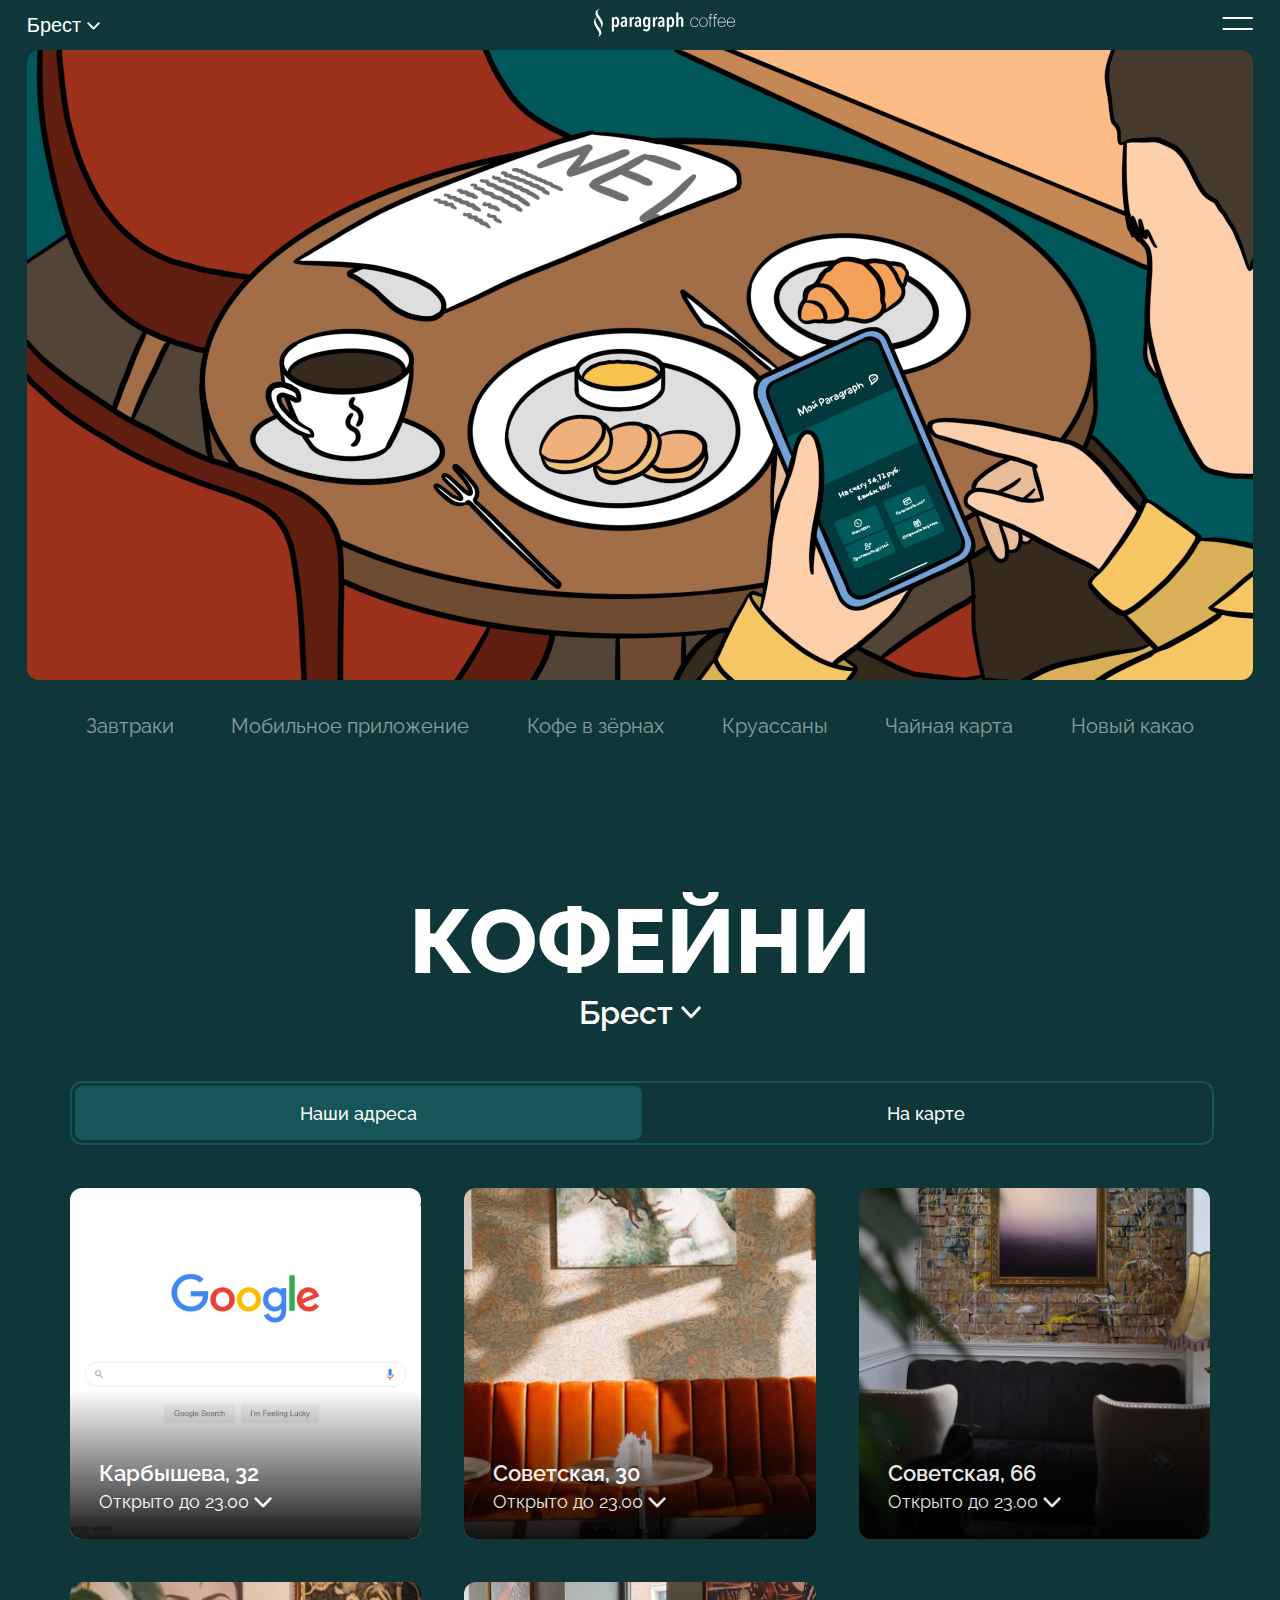
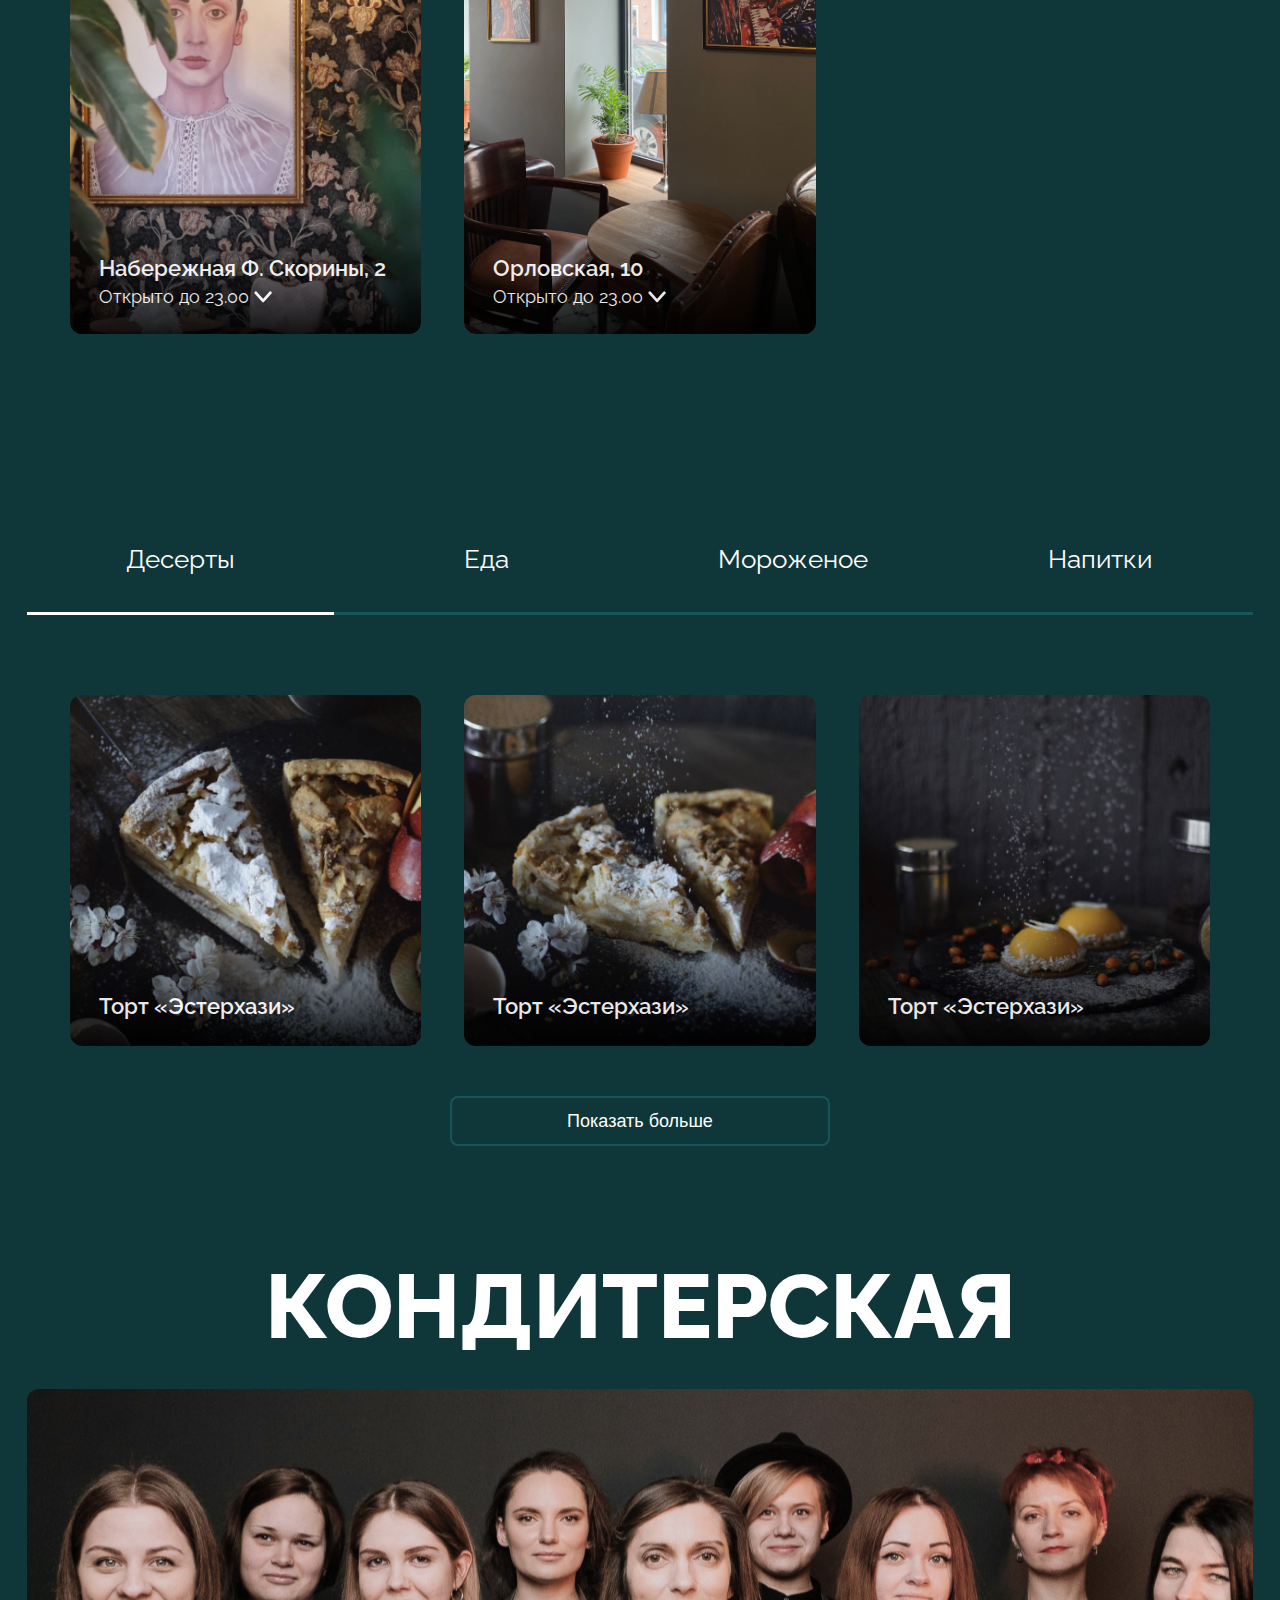
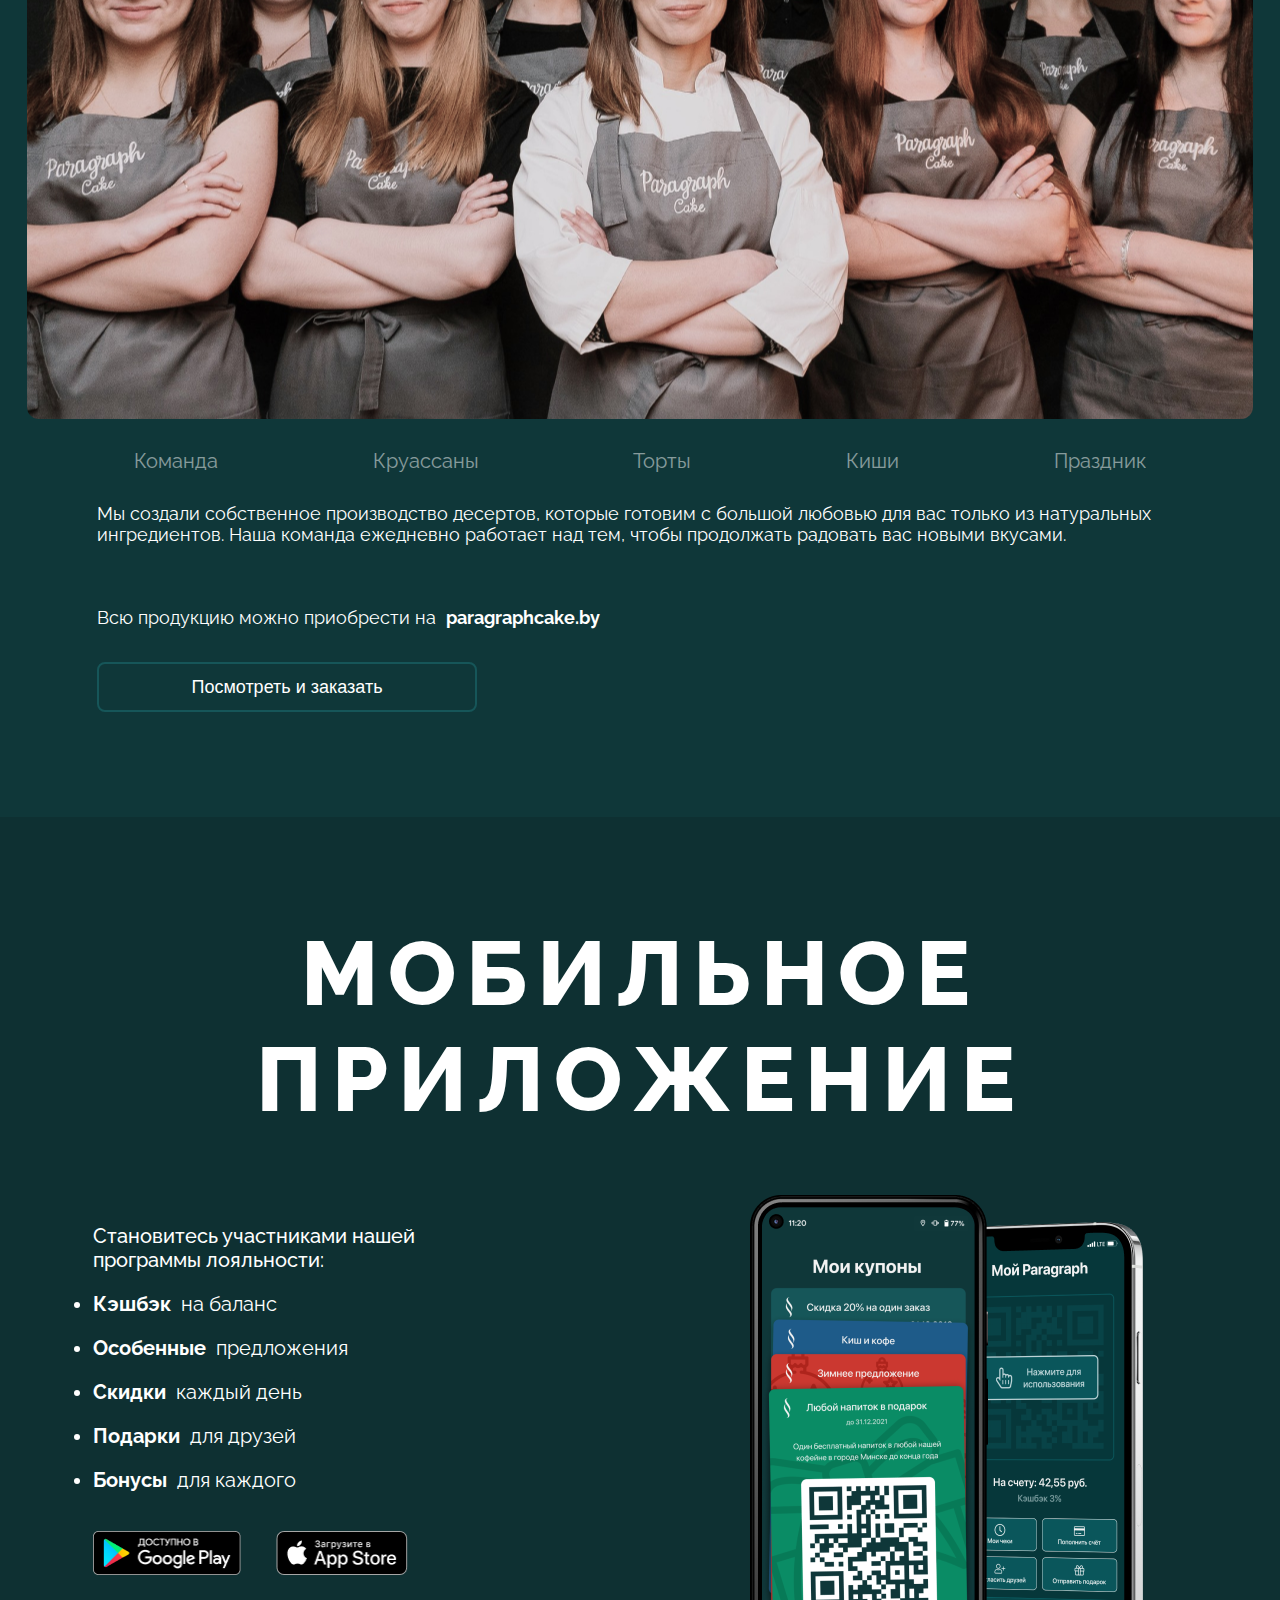
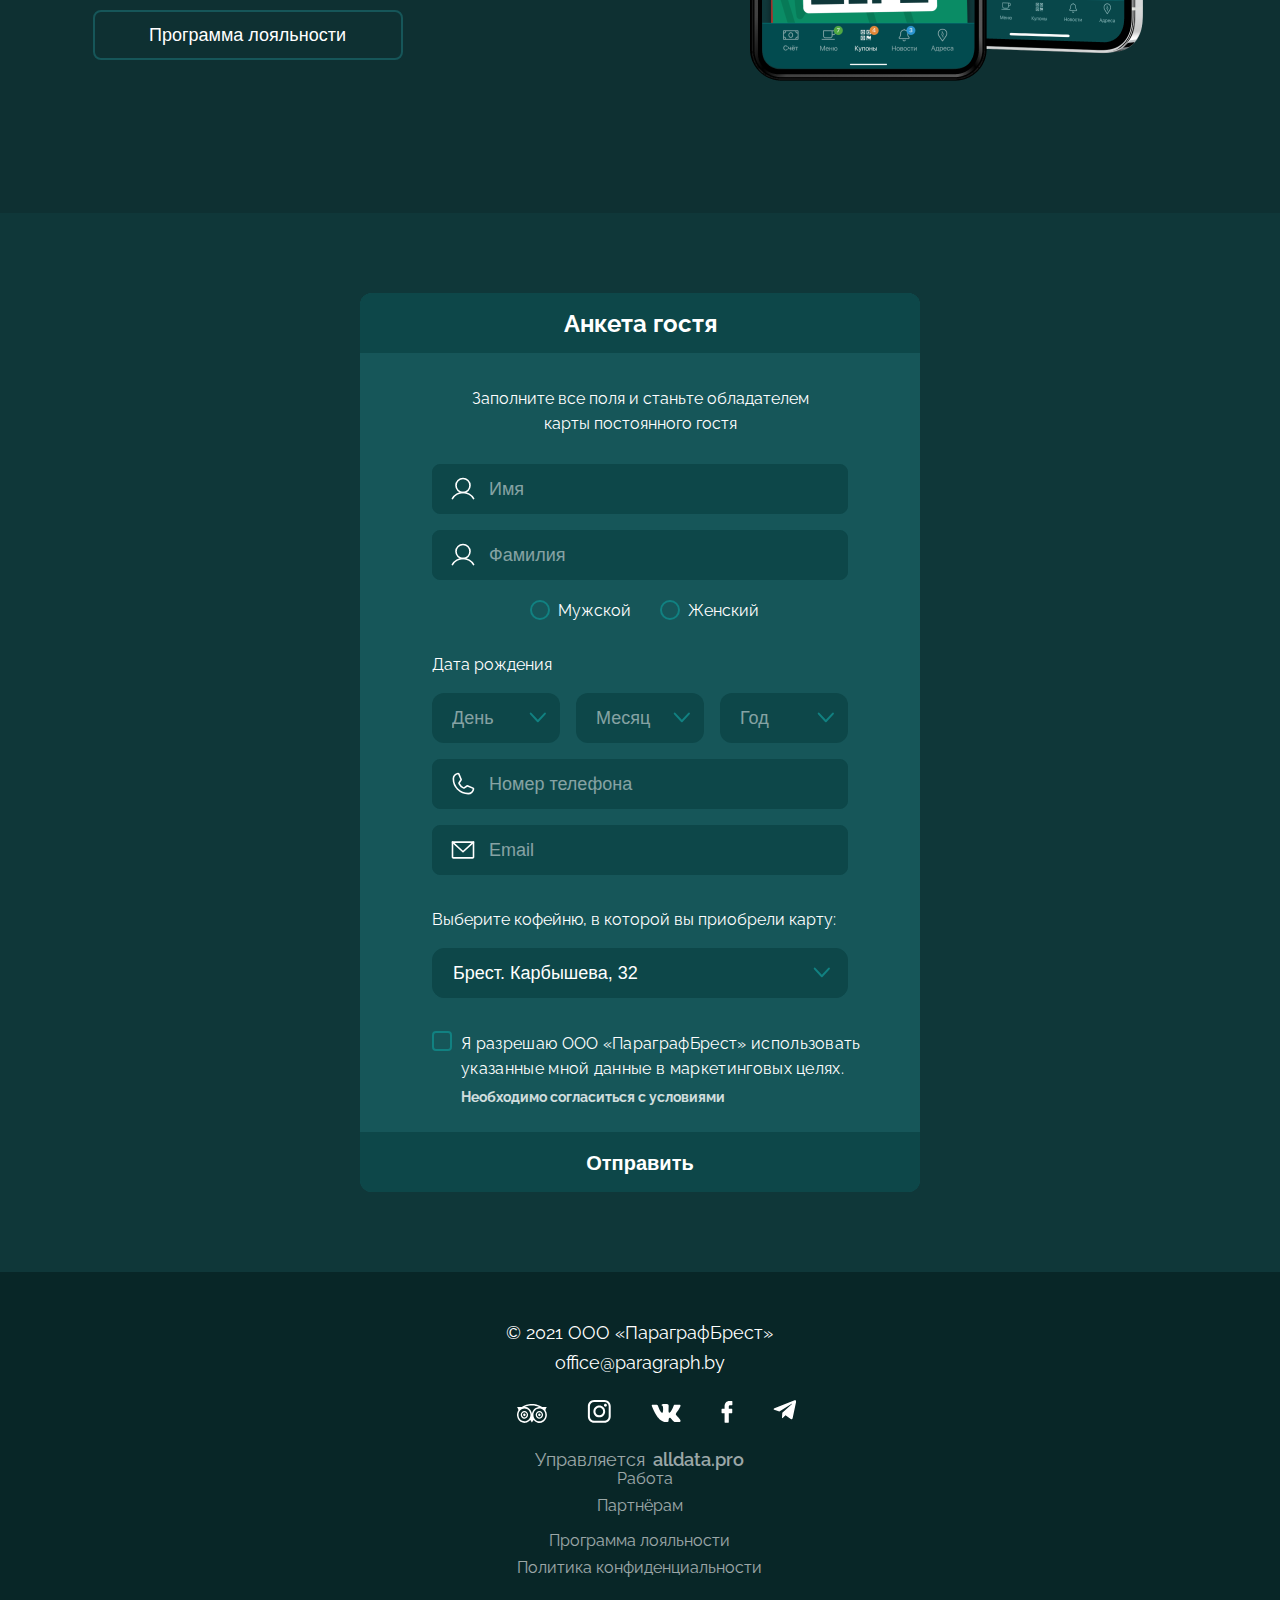
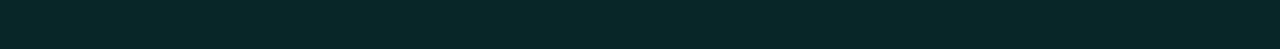
==== index.html @ 2c7ea041 "fix" ====
<!DOCTYPE html>
<html lang="en">
  <head>
    <meta charset="UTF-8" />
    <meta http-equiv="X-UA-Compatible" content="IE=edge" />
    <meta name="viewport" content="width=device-width, initial-scale=1.0" />
    <title>Document</title>
    <link rel="stylesheet" href="./style.css" />
    <link rel="preconnect" href="https://fonts.googleapis.com" />
    <link rel="preconnect" href="https://fonts.gstatic.com" crossorigin />
    <link
      href="https://fonts.googleapis.com/css2?family=Raleway:wght@400;600;700;800&display=swap"
      rel="stylesheet"
      />
    <link rel="stylesheet" href="https://cdnjs.cloudflare.com/ajax/libs/OwlCarousel2/2.3.4/assets/owl.carousel.min.css">
    <link rel="stylesheet" href="https://cdnjs.cloudflare.com/ajax/libs/OwlCarousel2/2.3.4/assets/owl.theme.default.min.css">
    <script src="https://ajax.googleapis.com/ajax/libs/jquery/3.4.0/jquery.min.js"></script>
    <script src="https://cdnjs.cloudflare.com/ajax/libs/OwlCarousel2/2.3.4/owl.carousel.min.js"></script>
  </head>
  <body>
      <header class="header">
       <div class="upper_block">
         <div id="header_nav_block" class="upper_block_container">
           <div class="header_nav">
             <div class="select_country">
               <select>
                 <option>Брест</option>
                </select>
                
              </div>
              <div class="logo">
                <img src="./main_img/Logo.svg" alt="/Logo.svg not found" />
              </div>
            <button onclick="openNav()" class="openbtn" href="#"><img class="openbtn_image" 
              data-change-img="burger-image" src="./Burger.svg" alt=""> </button>
          </div>
        </div>

       <div id="side_bar_container">
      </div>
          <span onclick="closeNav()" id="shadow_side_bar" class="shadow_side_bar_off"></span>
          <div  id="mySidebar"  class="sidebarOff">
            <a href="javascript:void(0)" class="closebtn" onClick="closeNav()">
         <img  class="close_side_bar" src="./Times.svg" alt="Times.svg not found"></a>
         <a href="#promotion">Акции</a>
         <a href="#coffe_place">Кофейни</a>
         <a href="#breakfast_section" >Меню</a>
         <a href="#coffe_drink">Кофе</a>
         <a href="#confectionery_block">Кондитерская</a>
         <a href="#mobile_app_section">Приложение</a>
         <a href="#contacts">Контакты</a>
         <a href="./guest_card_page/guest_card.html"> 
           <img class="guest_card" src="./EnvelopeSimple.png" alt="EnvelopeSimple not found"> Карта гостя</a>
           <div class="social_media_icons">
           <img src="./social_media/Tripadviser.svg" alt="Tripadviser.svg not found">
           <img src="./social_media/Inst.svg" alt="inst.svg not found">
           <img src="./social_media/VK.svg" alt="vk.svg not found">
           <img src="./social_media/FB.svg" alt="fb.svg not found">
           <img src="./social_media/telegram-plane 1.svg" alt="telegram.svg">
          </div>
        </div>
        
      </div>
      <div class="nav_block">
        <img id="main_slide"
        src="./slider/Новая_иллюстрация 1.png"
        alt="/Новая_иллюстрация 1.png not found"
        />
        <nav id="header_slider" class="nav_links header_links">
          <a href="#breakfast" data-src="./slider/Google-Chrome-Slezhka-Inkognito-42.png"  id="up_slide_nav" >Завтраки</a>
          <a href="#mobile_app" data-src="./slider/Новая_иллюстрация 1.png" id="up_slide_nav">Мобильное приложение</a>
          <a href="#coffe_buy" data-src="./slider/images.png" id="up_slide_nav">Кофе в зёрнах</a>
          <a href="#crousans" data-src="./slider/imagess .png" id="up_slide_nav">Круассаны</a>
          <a href="#tea_card" data-src="./slider/Google-Chrome-3.png" id="up_slide_nav">Чайная карта</a>
          <a href="#new_cacao" data-src="./slider/google.png" id="up_slide_nav" >Новый какао</a>
          <div id="mob_ver_title" class="mob_ver">Мобильное приложение</div>
        </nav>
      </div>
      <img src="./1078051.png" alt="1078051 not found" href="#" class="go_to_top"/>
    </section>
        </header>
    <section id="coffe_place" class="coffe_bar">
      <h2>КОФЕЙНИ</h2>
        <div>
          <div >Брест</div>
          <img src="./main_img/Arrow.svg" alt="/Arrow.svg not found" />
        </div>
        <div class="adress_map">
          <div data-adress-map-filter="adress-filter" class="adress">Наши адреса</div>
          <div data-adress-map-filter="map-filter" class="map">На карте</div>
        </div>
      </section>
<section class="modal_window">
  <div onclick="close_model_food()" id="modal_shadow_window" class="modal_shadow_window_off" ></div>

  <div  class="food_window_off" id="model_window">
    <img class="modal_food_image" src="" alt="">
    <div class="modal_info">
      <img class="close_form_button" onclick="close_model_food()" src="./TimesForm.svg" alt="TimesForm not found">
      <h2 id="modal_title"></h2>
      <h3 id="food_weight">90г / <span. class="food_cost">4.55р.</span>
        <h3 class="modal_upper_block">Бисквит дакуаз, кокосовое пралине, малиновое 
          конфи и нежный мусс с белым шоколадом. </h3>
          <div class="modal_bottom_block">Состав: <span class="composition">кокосовая стружка, яйцо, миндальная мука,
            масло сливочное, кукурузные хлопья,
            желатин, сахар, молоко, сливки натуральные,
            белый шоколад, малина.</span></div>
          </div>
        </div>
</section>
    <section class="our_adress_and_food first_block">
      <a class="adress-filter" href="#">
        <div class="our_adress_links">
          <span> Карбышева, 32 </span>
          <div>
            Открыто до <span>23.00</span>
            <img
              class="our_adress_arrow"
              src="./main_img/Arrow.svg"
              alt="/Arrow on links not found"
            />
          </div>
        </div>
        <img src="./Google_Homepage.svg.png" alt="/image 1.jpg not found" />
      </a>
      <a class="adress-filter" href="#">
        <div class="our_adress_links">
          <span> Советская, 30 </span>
          <div>
            Открыто до <span>23.00</span>
            <img
              class="our_adress_arrow"
              src="./main_img/Arrow.svg"
              alt="/Arrow on links not found"
            />
          </div>
        </div>
        <img
          src="./83178823_821878324945683_4128994838076324542_n 1.jpg"
          alt="not found"
      /></a>
      <a class="adress-filter" href="#">
        <div class="our_adress_links">
          <span> Советская, 66 </span>
          <div>
            Открыто до <span>23.00</span>
            <img
              class="our_adress_arrow"
              src="./main_img/Arrow.svg"
              alt="/Arrow on links not found"
            />
          </div>
        </div>
        <img src="./IMG_0026 1.jpg" alt="/IMG_0026 1.jpg not found"
      /></a>
      <a class="adress-filter" href="#">
        <div class="our_adress_links">
          <span> Набережная Ф. Скорины, 2 </span>
          <div>
            Открыто до <span>23.00</span>
            <img
              class="our_adress_arrow"
              src="./main_img/Arrow.svg"
              alt="/Arrow on links not found"
            />
          </div>
        </div>
        <img
          src="./3B8EC3B2-03B0-440E-9415-2D907C620837-14409-0000032E3E145857 1.jpg"
          alt="./3B8EC3B2-03B0-440E-9415-2D907C620837-14409-0000032E3E145857 1.jpg not found"
      /></a>
      <a class="adress-filter" href="#">
        <div class="our_adress_links">
          <span> Орловская, 10 </span>
          <div>
            Открыто до <span>23.00</span>
            <img
              class="our_adress_arrow"
              src="./main_img/Arrow.svg"
              alt="/Arrow on links not found"
            />
          </div>
        </div>
        <img src="./1231233 1.jpg" alt="/1231233 1.jpg not found"
      /></a>
      <div >
        <a class="map-filter" href="#">
          <img class="map-style" src="./1504860266_1q.png" alt="/1504860266_1q.jpg not found"
          /></a>
        </div>
     
    </section>
    <section class="paragraph_food" id="breakfast_section">
      <nav class="food_nav_bar">
        <div data-filter="desert_filter" class="deserts">Десерты</div>
        <div data-filter="main_food_filter" class="food">Еда</div>
        <div data-filter="ice_cream_filter" class="ice_cream">Мороженое</div>
        <div data-filter="drinks_filter" id="drinks_scroll" class="drinks">Напитки</div>
      </nav>
      <div class="our_adress_and_food second_block">
        <a href="#" class="food_info desert_filter">
          <div class="our_adress_links">
            <span> Торт «Эстерхази» </span>
          </div>
          <img src="./food_img/image 18.jpg" alt="/image 18.jpg not found" />
        </a>
        <a href="#" class="food_info desert_filter">
          <div class="our_adress_links">
            <span> Торт «Эстерхази» </span>
          </div>
          <img src="./food_img/image 16.jpg"  alt="image 16.jp not found"
        /></a>
        <a href="#" class="food_info desert_filter">
          <div class="our_adress_links">
            <span> Торт «Эстерхази» </span>
          </div>
          <img  src="./food_img/image 15.jpg" alt=" image 15.jpg not found"
        /></a>
        <a href="#" class="food_info desert_filter">
          <div class="our_adress_links">
            <span> Торт «Эстерхази» </span>
          </div>
          <img src="./food_img/image 18.jpg" alt="/image 18.jpg not found" />
        </a>
        <a href="#" class="food_info desert_filter">
          <div class="our_adress_links">
            <span> Торт «Эстерхази» </span>
          </div>
          <img src="./food_img/image 16.jpg"  alt="image 16.jp not found"
        /></a>
        <a href="#" class="food_info desert_filter">
          <div class="our_adress_links">
            <span> Торт «Эстерхази» </span>
          </div>
          <img  src="./food_img/image 15.jpg" alt=" image 15.jpg not found"
        /></a>
        <a href="#" class="food_info main_food_filter">
          <div class="our_adress_links" >
            <span> Торт «Эстерхази» </span>
          </div>
          <img src="./food_img/image 14.jpg" alt="/image 14.jpg not found"
        /></a>
        <a href="#" class="food_info main_food_filter">
          <div class="our_adress_links">
            <span> Торт «Эстерхази» </span>
          </div>
          <img  src="./food_img/image 9.jpg" alt="/image 9.jpg not found" />
        </a>
        <a href="#" class="food_info main_food_filter">
          <div class="our_adress_links" >
            <span> Торт «Эстерхази» </span>
          </div>
          <img src="./food_img/image 14.jpg" alt="/image 14.jpg not found"
        /></a>
        <a href="#" class="food_info main_food_filter">
          <div class="our_adress_links">
            <span> Торт «Эстерхази» </span>
          </div>
          <img  src="./food_img/image 9.jpg" alt="/image 9.jpg not found" />
        </a>
        <a href="#" class="food_info ice_cream_filter">
          <div class="our_adress_links" >
            <span> Торт «Эстерхази» </span>
          </div>
          <img src="./food_img/image 18.jpg" alt="/image 18.jpg not found" />
        </a>
        <a href="#" class="food_info ice_cream_filter">
          <div class="our_adress_links" >
            <span> Торт «Эстерхази» </span>
          </div>
          <img src="./food_img/image 9.jpg" alt="/image 9.jpg not found" />
        </a>
        <a class="food_info ice_cream_filter">
          <div class="our_adress_links" >
            <span> Торт «Эстерхази» </span>
          </div>
          <img src="./food_img/image 9.jpg" alt="/image 9.jpg not found" />
        </a>
        <a  href="#" class="food_info ice_cream_filter">
          <div class="our_adress_links" >
            <span> Торт «Эстерхази» </span>
          </div>
          <img src="./food_img/image 9.jpg" alt="/image 9.jpg not found" />
        </a>
        <a href="#" class="food_info drinks_filter"> 
          <div class="our_adress_links" >
            <span> Торт «Эстерхази» </span>
          </div>
          <img src="./food_img/image 15.jpg" alt=" image 15.jpg not found"
        /></a>
        <a href="#" class="food_info drinks_filter">
          <div class="our_adress_links">
            <span> Торт «Эстерхази» </span>
          </div>
          <img  src="./food_img/image 14.jpg" alt="/image 14.jpg not found"
        /></a>
        <a href="#" class="food_info drinks_filter"> 
          <div class="our_adress_links" >
            <span> Торт «Эстерхази» </span>
          </div>
          <img src="./food_img/image 15.jpg" alt=" image 15.jpg not found"
        /></a>
        <a href="#" class="food_info drinks_filter">
          <div class="our_adress_links">
            <span> Торт «Эстерхази» </span>
          </div>
          <img  src="./food_img/image 14.jpg" alt="/image 14.jpg not found"
        /></a>
      </div>
      <button class="button_style food_more_button" data-filter="desert_filter">
        Показать больше
    
    </button>
    </section>
    <section class="confectionery" id="confectionery_block">
      <h2>КОНДИТЕРСКАЯ</h2>
      <div class="image_block">
          <div class="image_shadow">
            <span></span>
          </div>
          <div class="owl-carousel owl-theme" id="carousel">
           <div class="item">
              <img class="image_slider" src="./main_img/2020-02-20 01.06.jpg" alt="/2020-02-20 01.06.jpg not found" />
          </div>
          <div class="item">
         <img class="image_slider" src="./slider/google.png" alt="/google.png not found" />
        </div>
         <div class="item">
           <img class="image_slider" src="./slider/Google-Chrome-3.png" alt="/Google-Chrome-3.png not found" />
          </div>
          <div class="item">
            <img class="image_slider" src="./slider/Новая_иллюстрация 1.png" alt="/Новая_иллюстрация not found" />
           </div>
           <div class="item">
            <img  class="image_slider" src="./slider/images.png" alt="/images.png not found" />
           </div>
          </div>
          </div>
      </div>
      
      <nav class="nav_links" id="custom_owl_dots">
        <a href="#command" class="owl_dot">Команда</a>
        <a href="#nav_crousan" class="owl_dot">Круассаны</a>
        <a href="#cakes" class="owl_dot">Торты</a>
        <a href="#pie's" class="owl_dot">Киши</a>
        <a href="#party" class="owl_dot">Праздник</a>
        </nav>
      <div class="our_team">Наша команда</div>
      <div class="text_about">Мы создали собственное производство десертов, которые готовим с
         большой любовью для вас только из натуральных ингредиентов.
          Наша команда ежедневно работает над тем, чтобы продолжать 
          радовать вас новыми вкусами.</div>
          <div>
            <div class="order_link">
              <div class="site">Всю продукцию можно приобрести на  &nbsp;<a class="link" href="#"> paragraphcake.by</a></div>
              <button class="button_style">
                Посмотреть и заказать
            </button>
            </div>
          </div>
    </section>
    <section class="mobile_app" id="mobile_app_section">
      <h2>МОБИЛЬНОЕ<br/>ПРИЛОЖЕНИЕ</h2>
      <div class="about_app">
        <div class="about">
          <h2>Становитесь участниками нашей<br/> программы лояльности:</h2>
          <li><span>Кэшбэк</span>&nbsp; на баланс</li>
          <li><span>Особенные</span>&nbsp; предложения</li>
          <li><span>Скидки</span>&nbsp; каждый день</li>
          <li><span>Подарки</span>&nbsp; для друзей</li>
          <li><span>Бонусы</span>&nbsp; для каждого</li>
          <div class="app_store_logo"><img class = "google_app_store" src="./main_img/Google Play.png" alt="Google Play.png not found">
            <img class="apple_app_store" src="./main_img/App Store.png" alt="App store.png not found"></div>
          <button class="button_style" id="loyalty_programm">Программа лояльности</button>
        </div>
        <img class="mobile_app_image" src="./main_img/Image.png" alt="/image.png not found">
      </div>
    </section>
    <section class="block_loyalty_off" id="loyalty_block">
      
      <div id="loyalty_shadow_window" class="loyalty_shadow_window_off" ></div>
      <div>
        <div class="loyalty_container">
          
          <div class="loyalty_head">
            <h2>Программа лояльности</h2>
            <img class="loyalty_times" src="./TimesForm.svg" alt="TimesForm not found">
          </div>
          <div class="loyalty_info">
          <h3 class="loyalty_head_title">Программа лояльности Paragraph - это система, работающая по принципу «кэшбэк»,
            позволяющая накапливать бонусы и в дальнейшем ими рассчитываться.</h3>
            <h2>Стать участником можно двумя способами:</h2>
            <div class="step_member">
              <span>1.<h3>&nbsp; Установить <a href="mobile_app">приложение</a></h3></span>
              <span>2.<h3>&nbsp; Приобрести пластиковую карту гостя с индивидуальным номером 
                за 3 рубля в любой кофейне сети и активировать ее на сайте  <a href="mobile_app">paragraph.by</a></h3></span>
              </div>
            <div class="loyalty_discription">
              <div >Программа лояльности действует во всех кофейнях сети Paragraph Coffee.</div>
              <h3> Все суммы покупок будут зачисляться на накопительный счет владельца карты.
                С течением времени кэшбэк и бонусы не сгорают.</h3>
                <div class="low_weight">Размер кэшбэка зависит от общей суммы покупок<div > за весь период пользования картой гостя, 
                  сделанных Вами с предъявлением данной карты, или при сканировании qr-кода с приложения.</div></div>  
                </div>
                <h2>Бонусы начисляются следующим образом:</h2>
              <table>
                <td>sad</td>
                <td>sad</td>
              </table>
                <!-- <div class="cash_back_info">
                  <div class="accumulation">НАКОПЛЕНИЕ</div>
                  <div>CASHBACK</div>
                  <div class="accumulation">до <span>99,99</span> б.р.</div>
                  <div>3%</div>
                  <div class="accumulation"><span>100-299,99</span> б.р.</div>
                  <div>5%</div>
                  <div class="accumulation"><span>300-399,99</span> б.р.</div>
                  <div>7%</div>
                  <div class="accumulation accumulation_last">от <span>500</span> б.р.</div>
                  <div>10%</div>
                </div>
                <div>
                </div> -->
                <div class="guest_card_info">
                  <li><span class="guest_card_main_text">Соответствующий <span>процент от суммы заносится на бонусный счёт</span> владельца карты сразу же после совершения покупки</span</li>
                  <li><span class="guest_card_main_text"><span>Баланс накопительного счета </span> можно узнать с помощью приложения, на личной странице сайта paragraph.by или у сотрудников кофеен</span></li>
                  <li><span class="guest_card_main_text"><span>Участник программы вправе передавать Карту гостя </span> друзьям и близким, ведь так будет гораздо проще накопить большую сумму на счете.</span></li>
                  <li><span class="guest_card_main_text"><span>В случае потери или порчи карты</span> Вы можете обратиться к сотрудникам любой кофейни сети Paragraph Coffee с просьбой о её восстановлении.</span></li>
                  <li class="guest_card_main_text"><span >Стоимость восстановления карты — 3 б.р.</span> </li>
                </div>
                <div>
                <div class="card_advantage"><h2>Преимущества приложения в сравнении с пластиковой картой гостя:</h2></div>
              </div>
              <div class="compasion_app_card">
                <div class="compasion_left_block">ПРИЛОЖЕНИЕ </div>
                <div class="compasion_right_block compasion_right_block_first">КАРТА ГОСТЯ</div>
                <div class="compasion_left_block">Бесплатное</div>
                <div class="compasion_right_block">Бесплатное</div>
                <div class="compasion_left_block">Накопительный и несгораемый кэшбэк от 3% до 10%</div>
                <div class="compasion_right_block">Накопительный и несгораемый кэшбэк от 3% до 10%</div>
                <div class="compasion_left_block">Накопление бонусов</div>
                <div class="compasion_right_block">Накопление бонусов</div>
                <div class="compasion_left_block">Бесплатный напиток в День Рождения</div>
                <div class="compasion_right_block">Бесплатный напиток в День Рождения</div>
                <div class="compasion_left_block">Скидка 20% в онлайн кондитерской ParagraphCake в День Рождения</div>
                <div class="compasion_right_block">Скидка 20% в онлайн кондитерской ParagraphCake в День Рождения</div>
                <div class="compasion_left_block">Участие в специальных акциях для пользователей программы лояльности</div>
                <div class="compasion_right_block">Скидка 20% в онлайн кондитерской ParagraphCake в День Рождения</div>
                <div class="compasion_left_block">Просмотр актуального баланса и всех совершенных покупок</div>
                <div class="compasion_right_block">Просмотр актуального баланса и всех совершенных покупок</div>
                <div class="compasion_left_block">Купоны</div>
                <div class="compasion_right_block"><img src="./Бесплатное.svg" alt="Бесплатное not found"/></div>
                <div class="compasion_left_block">Пополнение бонусного счета</div>
                <div class="compasion_right_block"><img src="./Бесплатное.svg" alt="Бесплатное not found"/></div>
                <div class="compasion_left_block">Приглашение друзей и получение купонов в подарок</div>
                <div class="compasion_right_block"><img src="./Бесплатное.svg" alt="Бесплатное not found"/></div>
                <div class="compasion_left_block">Возможность отправить подарок другу</div>
                <div class="compasion_right_block"><img src="./Бесплатное.svg" alt="Бесплатное not found"/></div>
                <div class="compasion_left_block">Возможность просмотра актуального меню и цен</div>
                <div class="compasion_right_block"><img src="./Бесплатное.svg" alt="Бесплатное not found"/></div>
                <div class="compasion_left_block">Актуальные уведомления о новых акциях и скидках</div>
                <div class="compasion_right_block"><img src="./Бесплатное.svg" alt="Бесплатное not found"/></div>
                <div class="compasion_left_block">Просмотр адреса и времени работы любой кофейни сети</div>
                <div class="compasion_right_block"><img src="./Бесплатное.svg" alt="Бесплатное not found"/></div>
                <div class="compasion_left_block compasion_left_block_last">Получение актуальных новостей</div>
                <div class="compasion_right_block"><img src="./Бесплатное.svg" alt="Бесплатное not found"/></div>
                </div> 
                <div class="our_rules">ООО «ПараграфБрест» оставляет за собой право в дальнейшем изменять условия программы.</div>
                <div>
                </div>
              </div>
              <div>
                <button class="thxButton" id="button_send" type="submit">Спасибо</button>
              </div>
            </div>
            </section>
            <section class="form_block">
      <div class="form_container">
        <div class="form_head">
          <h2>Анкета гостя</h2>
        </div>
        <h3>Заполните все поля и станьте обладателем карты постоянного гостя</h3>
        <form  onsubmit="getData();return false">
          <div class="form_fields">
            <div class="user_tags">
              <input class="username" autocomplete="off" id="name" type="text" placeholder="Имя">
              <input class="lastName" autocomplete="off" id="lastname" type="text" placeholder="Фамилия">
            </div>
          <div class="radio_buttons">
          <input type="radio"  name="sex" value="male" class="radioButton" id="male">
            <label class="maleRadio" for="male">Мужской</label>
          <input type="radio" class="radioButton" name="sex" value="female" id="female">
          <label class="femaleRadio" for="female">Женский</label>
          </div>
          <h2 class="birth_day_title">Дата рождения</h2>
          <div class="birth_date">
            <div class="birth_day">
              <select class="day_input" type="datetime" id="day" name="date_day" >
                <option value="day">День</option>
                <option value="30">30</option>
              </select>
            </div>
            <div class="birth_mounth">
              <select type="datetime" id="mounth" class="mounth_input" name="date_mounth">
                <option value="mounth">Месяц</option>
                <option value="august">Август</option>
              </select>
            </div>
            <div class="birth_year">
              <select type="datetime" id="year" name="date_year">
                <option value="year">Год</option>
                <option value="1998">1998</option>
              </select>
            </div>
          </div>
          <div class="username_contacts">
            <input class="phoneNumber" autocomplete="off" id="phoneNumber" type="tel" placeholder="Номер телефона">
            <input class="email" autocomplete="off" id="email" type="email" placeholder="Email">
          </div>
          <div class="select_coffee_bar">
            <h3>Выберите кофейню, в которой вы приобрели карту:</h3>
            
            <select class="place"  type="text" placeholder="Брест. Карбышева, 32">
              <option value="Карбышева">Брест. Карбышева, 32</option>
            </select>
          </div>
          <div class="permission_container">
            <input class="rules_checkbox" id="request" type="checkbox" onchange="checkForRules()">
            <label class="custom_checkbox" for="request">Я разрешаю ООО «ПараграфБрест» использовать указанные мной данные в маркетинговых целях.</label>
          </div>
          <h3 class="terms">Необходимо согласиться с условиями</h3>
        </div>
          <button class="disableButton" id="button_send" type="submit">Отправить</button>
          </form>
      </div>
    </section>
    <footer class="footer">
      <div class="footer_block">
        <div class="trademark">© 2021 ООО «ПараграфБрест»</div>
        <div class="office_link">office@paragraph.by</div>
        <div class="social_media_icons">
          <img src="./social_media/Tripadviser.svg" alt="Tripadviser.svg not found">
          <img src="./social_media/Inst.svg" alt="inst.svg not found">
          <img src="./social_media/VK.svg" alt="vk.svg not found">
          <img src="./social_media/FB.svg" alt="fb.svg not found">
          <img src="./social_media/telegram-plane 1.svg" alt="telegram.svg">
        </div>
        <div class="controll_prog">Управляется<span>&nbsp; alldata.pro</span></div>
        <span class="politics">
          <span class="dots">
          <div>Политика конфиденциальности </div>
          <span>Программа лояльности</span>
          <span>Партнёрам</span>
          <span>Работа</span>
        </span>
        </span>
      </div>
    </footer>
 
    <script src="./main.js"></script>
  </body>
</html>
<!-- Нижнюю кнопку сделать , our_rules padding как вариант-->
---- style.css ----
* {
  margin: 0;
  padding: 0;
}

body {
  background-color: #0f3739;
  font-family: "Raleway", sans-serif;
}
.body_overflow {
  overflow: hidden;
}
.header {
  position: relative;
}

.header_nav {
  padding: 0;
  width: 100%;
  max-width: 1226px;
  display: flex;
  justify-content: space-between;
  align-items: center;
}
.mob_ver {
  display: none;
}
.upper_block {
  position: relative;
  display: flex;
  justify-content: space-between;
  align-items: center;
  justify-items: center;
  max-height: 100%;
  height: 90px;
}
.upper_block_unfix {
  display: none;
}
.upper_block_container_shadow {
  box-shadow: 10px 0 5px 0 black;
}
.upper_block_container {
  transition: 0.3s;
  height: 100%;
  max-height: 90px;
  background-color: #0f3739;
  width: 100%;
  display: flex;
  justify-content: space-around;
  position: fixed;
  z-index: 5;
}
.select_country select {
  font-size: 20px;
  width: 80px;
  border: none;
  background-color: rgba(0, 0, 0, 0);
  color: #fff;
  background-image: url("./main_img/Arrow.svg");
  background-repeat: no-repeat;
  background-position: right 10% top 60%;
  appearance: none;
  background-size: 13px;
  outline: none;
}

.modal_window {
  position: fixed;
  display: flex;
  z-index: 5;
  width: 100%;
  top: 50%;
  align-items: center;
}
.close_side_bar {
  padding: 35px 0 35px 0;
}
.food_window_off {
  position: absolute;
  overflow-x: hidden;
  width: 0;
}
.food_window_on {
  position: absolute;
  z-index: 5;
  background-color: #0d4749;
  display: flex;
  font-size: 20px;
  border-radius: 12px;
  width: 100%;
  top: 50%;
  left: 50%;
  transform: translate(-50%, -50%);
  max-width: 900px;
  max-height: 450px;
}

.modal_info {
  margin: 35.1px 28px 59px 28px;
  color: #fff;
}
.modal_info div {
  font-weight: 700;
  line-height: 150%;
  letter-spacing: 0.02em;
}
.modal_info > span {
  font-weight: 700;
}

.modal_info h3 {
  font-weight: 400;
  font-size: 18px;
  margin: 20px 0 20px;
}
.food_weight {
  margin: 14.2px 0 19.8px;
}
.composition {
  font-weight: 400;
  font-size: 18px;
}
.modal_food_image {
  width: 450;
  height: 450px;
  border-radius: 12px 0 0 12px;
}
.modal_upper_block {
  margin: 0;
  padding: 0 0 17px;
  border-bottom: 1px solid #118181;
}
.modal_upper_block h3 {
  height: 79px;
  width: 394px;
}
.modal_shadow_window_off {
  position: fixed;
  width: 0;
}
.modal_shadow_window_on {
  cursor: pointer;
  background: rgba(0, 0, 0, 0.75);
  content: "";
  width: 100%;
  height: 100%;
  position: fixed;
  backdrop-filter: blur(20px);
  z-index: 4;
}
.modal_bottom_block {
  overflow-y: auto;
  height: 135px;
}
.food_cost {
  font-weight: 600;
}
.modal_info .close_form_button {
  position: absolute;
  width: 40px;
  justify-content: center;
  margin: -45px 0px 0px 398px;
}
.modal_title {
  font-size: 26px;
  text-align: start;
}
.sidebarOff {
  width: 0;
  position: fixed;
  overflow-x: hidden;
}

.shadow_side_bar_off {
  position: fixed;
  opacity: 0%;
  z-index: -1;
}
.shadow_side_bar_active {
  cursor: pointer;
  content: "";
  width: 150%;
  height: 500vw;
  background-color: #000000;
  position: fixed;
  margin: 0 0 0 -45%;
  opacity: 50%;
  z-index: 5;
}
.guest_card {
  width: 42px;
  margin: 0 15px 0 0;
}

.sidebarActive {
  height: 100%;
  width: 100%;
  max-width: 535px;
  top: 0;
  right: 0;
  position: fixed;
  z-index: 5;
  background-color: #0f3739;
  overflow-x: hidden;
}
.sidebarActive a {
  display: flex;
  text-decoration: none;
  padding: 0 70px 35px 0;
  align-items: center;
  color: #fff;
  font-size: 36px;
  justify-content: flex-end;
}
.sidebarActive a:hover {
  font-weight: 700;
  cursor: pointer;
}

.sidebarActive > .social_media_icons {
  padding: 35px 70px 0 0;
  text-align: right;
}

.openbtn {
  border: none;
  justify-items: center;
  background-color: rgba(0, 0, 0, 0);
}

.openbtn:hover {
  cursor: pointer;
}

.logo > img {
  width: 100%;
  max-width: 248px;
}
.nav_block {
  margin: 0 auto;
  width: 100%;
  max-width: 1226px;
}
.nav_block > img {
  object-fit: cover;
  width: 100%;
  max-width: 1226px;
  height: 100%;
  max-height: 630px;
  border-radius: 12px;
}

.nav_links {
  overflow-x: auto;
  display: flex;
  justify-content: space-between;
  justify-items: center;
  padding: 0 50px;
}
.nav_links a {
  margin: 30px auto;
  text-decoration: none;
  font-size: 20px;
  text-align: center;
  font-weight: 400;
  cursor: pointer;
  white-space: nowrap;
}
.header_links a {
  color: #fff;
  opacity: 50%;
}
.header_links a:hover {
  opacity: 100%;
}
.go_to_top {
  text-decoration: none;
  width: 75px;
  cursor: pointer;
  position: fixed;
  z-index: 4;
  right: 0;
  bottom: 0;
  box-sizing: border-box;
  border-radius: 12px;
  padding: 8px;
  margin: 0 50px 70px 0;
}
.owl_dot {
  color: #fff;
  opacity: 50%;
}
.active {
  color: #fff;
  opacity: 100%;
}

.coffe_bar {
  box-sizing: border-box;
  margin: 0 auto;
  padding: 0 70px;
}
.coffe_bar > h2 {
  font-size: 90px;
  font-weight: 800;
  padding: 120px 0 0 0;
  color: #fff;
  text-align: center;
}

.coffe_bar > div {
  display: flex;
  font-weight: 600;
  color: #fff;
  font-size: 32px;
  justify-content: center;
  align-items: center;
}
.coffe_bar > div > h3 {
  margin-right: 10px;
  font-size: 1.5vw;
}

.coffe_bar img {
  width: 20px;
  margin: 0 0 0 8px;
}
.adress_map {
  text-align: center;
  border: 2px #165659 solid;
  border-radius: 12px;
  width: 100%;
  max-width: 1226px;
  height: 60px;
  margin: 50px auto 43px;
}
.adress_map div {
  box-sizing: border-box;
  justify-content: space-around;
  font-weight: 500;
  display: flex;
  width: 100%;
  cursor: pointer;
  align-items: center;
  font-size: 18px;
}
.adress {
  margin: 0 0 0 3px;
  height: 90%;
}
.map {
  margin: 0 3px 0 0;
  height: 90%;
}
.map_block {
  object-fit: cover;
  padding: 0 70px;
  box-sizing: border-box;
  width: 100%;
  margin: 0 auto;
  max-width: 1366px;
}
.map-style {
  height: 100%;
  max-height: 630px;
  width: 100%;
  max-width: 1226px;
  display: flex;
  grid-column: 1/4;
  border-radius: 12px;
}
.activeSwitch {
  background: #165659;
  border-radius: 8px;
}

.our_adress_and_food {
  text-align: center;
  width: 100%;
  padding: 0 70px;
  box-sizing: border-box;
  margin: 0 auto;
  max-width: 1366px;
  display: grid;
  grid-template-columns: repeat(3, 1fr);
  grid-gap: 43px;
}
.our_adress_and_food a {
  position: relative;
  display: flex;
  align-items: flex-end;
  text-align: left;
  flex: 1;
}
.our_adress_and_food > a > img {
  border-radius: 12px;
  width: 100%;
  object-fit: cover;
  height: 100%;
}
.our_adress_and_food img {
  cursor: pointer;
}
.our_adress_links {
  width: 100%;
  box-sizing: border-box;
  position: absolute;
  border-radius: 12px;
  background: linear-gradient(180deg, rgba(0, 0, 0, 0) 0%, #000000 100%);
  opacity: 0.9;
  color: white;
  font-size: 22px;
  /* z-index: 0; */
  font-weight: 600;
  padding: 70px 0 27px 29px;
}

.our_adress_links > div {
  margin: 5px 0 0 0;
  font-size: 18px;
  font-weight: 400;
}
.our_adress_arrow {
  width: 18px;
}
.paragraph_food {
  padding: 130px 0 0 0;
  align-content: center;
}
.food_nav_bar {
  display: grid;
  grid-template-columns: repeat(4, 1fr);
  width: 100%;
  max-width: 1226px;
  text-align: center;
  font-size: 26px;
  color: #fff;
  margin: 80px auto;
  white-space: nowrap;
}

.food_nav_bar > div {
  padding: 0 0 38px;
  border-bottom: 3px solid #165659;
}
.food_nav_bar_active {
  border-bottom: 3px solid #fff !important;
}
.food_nav_bar div:hover {
  cursor: pointer;
  border-bottom: 3px solid #fff;
}

.button_style {
  display: flex;
  justify-content: center;
  align-items: center;
  font-size: 18px;
  height: 50px;
  color: #fff;
  width: 380px;
  border-radius: 8px;
  background-color: rgba(0, 0, 0, 0);
  border: 2px solid #165659;
}
.button_style > a {
  text-decoration: none;
  color: #fff;
  font-weight: 600;
  left: calc(50%-158 / 2);
  top: calc(50%-28px / 2);
}
.paragraph_food > .button_style {
  margin: 50px auto 0;
}
.button_style:hover {
  cursor: pointer;
  background-color: #165659;
}

.confectionery {
  padding: 107px 0 0 0;
  margin: 0 auto;
  width: 100%;
  max-width: 1226px;
}
.image_slider {
  object-fit: cover;
  width: 100%;
  max-width: 1226px;
  height: 100%;
  max-height: 630px;
  border-radius: 12px;
}
.confectionery > h2 {
  font-size: 90px;
  font-weight: 800;
  margin: 104px 0 0 0;
  color: #fff;
  text-align: center;
  margin: 0 0 30px 0;
}
.confectionery .item {
  object-fit: cover;
  max-width: 1226px;
  width: 100%;
  height: 100%;
  max-height: 630px;
}
.owl-carousel .owl-item img {
  max-height: 630px;
  height: 630px;
  max-width: 1226px;
  min-width: 375px;
  min-height: 375px;
}
.owl-item img {
  object-fit: cover;
  border-radius: 12px;
  width: 100%;
  max-width: 1226px;
  height: 100%;
  max-height: 630px;
}
.image_shadow {
  /* Убрал тени из-за того что на мобильной версии их нет и они мешают */
  /* width: 100%; */
  max-width: 1226px;
  box-sizing: border-box;
  position: absolute;
  border-radius: 12px;
  background: linear-gradient(180deg, rgba(0, 0, 0, 0) 0%, #000000 100%);
  opacity: 0.9;
  color: white;
  font-size: 1vw;
  z-index: 2;
  border-radius: 12px;
  height: 100%;
  max-height: 222px;
  font-weight: 600;
}
.image_block {
  display: flex;
  align-items: flex-end;
}

.text_about {
  margin: 52px 0 0 0;
  font-size: 18px;
  color: #fff;
}
.our_team {
  display: none;
}
.order_link {
  display: grid;
  grid-template-columns: repeat(2, 1fr);
  margin: 62px 0 0 0;
  padding: 0 0 105px;
}
.site {
  display: flex;
  padding: 0 0 131px;
  color: #fff;
  font-weight: 400;
  font-size: 18px;
}
.link {
  text-decoration: none;
  color: #fff;
  font-weight: 700;
}
.order_link .button_style {
  margin: 0 0 0 351px;
}
.mobile_app {
  width: 100%;
  margin: 0 auto;
  background-color: #0e3032;
  padding: 103px 0 0 0;
}
.mobile_app > h2 {
  letter-spacing: 10px;
  font-size: 90px;
  font-weight: 800;
  color: #fff;
  letter-spacing: 10px;
  text-align: center;
  padding: 0 0 63px;
}

.about_app {
  max-width: 1226px;
  display: grid;
  grid-template-columns: repeat(2, 1fr);
  justify-content: center;
  justify-items: center;
  margin: 0 auto;
  padding: 0 0 132px 0;
}
.about span {
  font-weight: 700;
}
.about {
  width: 411px;
  height: 257px;
  margin: 29px 71px 0 0;
  align-content: center;
}
.about > h2 {
  font-size: 20px;
  font-weight: 500;
  color: #fff;
}
.about > li {
  font-size: 20px;
  color: #fff;
  margin: 20px 0;
}
.app_store_logo {
  margin: 39px 0 31px;
}
.google_app_store {
  width: 148.5px;
  height: 44px;
  margin: 0 31px 0 0;
}
.apple_app_store {
  width: 131.63px;
  height: 44px;
}
.about_app .button_style {
  width: 310px;
}
.about_app .button_style:hover {
  background-color: #118181;
}
.mobile_app_image {
  max-width: 393px;
}
.form_block {
  position: relative;
  padding: 80px 0 80px 0;
  display: flex;
  margin: 0 auto;
  width: 100%;
  max-width: 560px;
  background-color: #0f3739;
}

.form_head {
  justify-items: center;
  justify-content: center;
  display: flex;
  height: 60px;
  width: 100%;
  max-width: 560px;
  color: #fff;
  align-items: center;
  background-color: #0d4749;
  border-radius: 12px 12px 0 0;
}

.close_form_button {
  cursor: pointer;
}
.form_head img {
  width: 40px;
}
.form_container {
  text-align: center;
  background-color: #165659;
  max-width: 560px;
  width: 100%;
  border-radius: 12px;
  height: 100%;
  max-height: 906px;
  z-index: 1;
}
.form_container > h3 {
  font-weight: 400;
  padding: 33px 0 0 0;
  margin: 0 auto;
  color: #fff;
  font-size: 16px;
  max-width: 352px;
  width: 100%;
  line-height: 25px;
  height: 50px;
}
.form_fields {
  box-sizing: border-box;
  padding: 0 36px;
  display: flex;
  flex-direction: column;
  justify-content: center;
  width: 100%;
  max-width: 488px;
  margin: 0 auto;
}

.form_fields input::-webkit-input-placeholder {
  color: rgba(255, 255, 255, 0.5);
}
.form_fields input {
  box-sizing: border-box;
  padding: 11px 12px 11px 56px;
  width: 100%;
  color: #fff;
  max-width: 488px;
  height: 50px;
  font-size: 18px;
  border-radius: 8px;
  outline: none;
  background-color: #0d4749;
  border: 1px solid #0d4749;
}

.username {
  margin: 28px 0 16px;
  background-image: url("./User.svg");
  background-position: left 16px top 50%;
  background-repeat: no-repeat;
}
.lastName {
  background-image: url("./User.svg");
  background-position: left 16px top 50%;
  background-repeat: no-repeat;
}
.radio_buttons {
  margin: 20px auto 0;
  display: flex;
  justify-content: center;
  color: #fff;
  align-items: center;
  width: 225px;
}
.maleRadio {
  margin: 0 20px 0 9px;
}
.femaleRadio {
  margin: 0 0 0 9px;
}

.radioButton {
  position: absolute;
  z-index: -1;
  opacity: 0;
}
.radioButton + label {
  display: inline-flex;
  align-items: center;
  user-select: none;
}
.radioButton + label::before {
  content: "";
  cursor: pointer;
  display: inline-block;
  width: 1em;
  height: 1em;
  flex-shrink: 0;
  flex-grow: 0;
  border: 2px solid #118181;
  border-radius: 50%;
  margin-right: 0.5em;
  background-repeat: no-repeat;
  background-position: center center;
  background-size: 8px 8px;
}

.radioButton:checked + label::before {
  border-color: #118181;
  background-color: #118181;
  background-image: url("data:image/svg+xml,%3csvg xmlns='http://www.w3.org/2000/svg' viewBox='-4 -4 8 8'%3e%3ccircle r='3' fill='%23fff'/%3e%3c/svg%3e");
}
.rules_checkbox {
  position: absolute;
  z-index: -1;
  opacity: 0;
}
.rules_checkbox + label {
  display: inline-flex;
  user-select: none;
  cursor: pointer;
}
.rules_checkbox + label::before {
  content: "";
  display: inline-block;
  width: 1em;
  height: 1em;
  flex-shrink: 0;
  flex-grow: 0;
  border: 2px solid #118181;
  border-radius: 0.25em;
  margin-right: 9px;
  background-repeat: no-repeat;
  background-position: center center;
}
.rules_checkbox:checked + label::before {
  border-color: #118181;
  background-image: url("./Checkbox-active.svg");
}

.day_input option:hover {
  background-color: black;
}

.birth_date {
  width: 100%;
  display: flex;
  max-width: 488px;
  white-space: nowrap;
}
.birth_date > div {
  width: 100%;
}
.birth_day {
  margin: 0 8px 0 0;
}
.birth_mounth {
  margin: 0 8px;
}
.birth_year {
  margin: 0 0 0 8px;
}
.birth_date select {
  outline: none;
  display: block;
  width: 100%;
  background-color: #0d4749;
  border: none;
  color: rgba(255, 255, 255, 0.5);
  padding: 11px 18px 11px 20px;
  border-radius: 12px;
  font-size: 18px;
  height: 50px;
  background-image: url("./angle-down.svg");
  appearance: none;
  background-position: right 12% top 50%;
  background-repeat: no-repeat;
  flex: 1;
}

.birth_day_title {
  text-align: left;
  margin: 33px 0 16px 0;
  font-size: 16px;
  width: 100%;
  max-width: 488px;
  color: #fff;
  font-weight: 400;
  line-height: 24px;
}

.phoneNumber {
  margin: 16px 0;
  background-image: url("./Phone.svg");
  background-position: left 16px top 50%;
  background-repeat: no-repeat;
}
.email {
  background-image: url("./EnvelopeSimple.svg");
  background-position: left 16px top 50%;
  background-repeat: no-repeat;
  margin: 0 0 33px 0;
}
.select_coffee_bar > h3 {
  color: #fff;
  width: 488px;
  font-size: 16px;
  font-weight: 400;
  text-align: left;
  line-height: 24px;
}
.select_coffee_bar > input {
  border-radius: 12px;
  background-image: url("./angle-down.svg");
  background-position: right 16.5px top 50%;
  background-repeat: no-repeat;
  padding: 11px 48px 12px 20px;
  margin: 0 0 33px;
}

.place {
  margin: 16px 0 33px;
  padding: 11px 12px 11px 20px;
  width: 100%;
  color: #fff;
  outline: none;
  max-width: 488px;
  height: 50px;
  font-size: 18px;
  max-height: 100%;
  border-radius: 12px;
  background-color: #0d4749;
  border: 1px solid #0d4749;
  background-image: url("./angle-down.svg");
  appearance: none;
  background-position: right 16.5px top 50%;
  background-repeat: no-repeat;
}
.permission_container {
  display: flex;
  width: 488px;
}
.permission_container > input {
  padding: 0;
  width: 32.5px;
  margin: 0 0 0 6px;
  height: 20px;
}

.permission_container > label {
  text-align: left;
  font-size: 16px;
  line-height: 25px;
  color: #fff;
  letter-spacing: 0.02em;
}
.terms {
  margin: 6px 0 24px 29px;
  font-size: 14px;
  opacity: 0.8;
  color: #fff;
  width: 267px;
  text-align: left;
  line-height: 21px;
}

.submit_button {
  width: 100%;
  height: 60px;
  border-radius: 0 0 12px 12px;
  background-color: #165659;
  color: #fff;
  font-size: 20px;
  font-weight: 600;
  border: none;
  border-top: 2px solid #0d4749;
}
.disableButton {
  cursor: not-allowed;
  width: 100%;
  height: 60px;
  border-radius: 0 0 12px 12px;
  background-color: #0d4749;
  color: #fff;
  font-size: 20px;
  font-weight: 600;
  border: none;
  border-top: 2px solid #0d4749;
}
.submit_button:hover {
  cursor: pointer;
  background-color: #0d4749;
}
.footer {
  background-color: #082627;
  padding: 50px 0;
  width: 100%;
}
.footer_block {
  display: grid;
  color: #fff;
  font-size: 18px;
  margin: 0 auto;
  max-width: 1226px;
  text-align: left;
  justify-content: center;
  grid-template-columns: repeat(3, 1fr);
}
.social_media_icons img {
  margin: 0 0 0 40px;
}
.social_media_icons {
  display: flex;
  justify-content: flex-end;
}
.office_link {
  margin: 0 auto;
}
.politics {
  grid-column: 2/4;
  margin: 30px 0 0;
  text-align: left;
}

.dots span {
  font-size: 16px;
  margin: 0 25px 0 25px;
}
.dots span:last-child {
  margin: 0 0 0 10px;
}
.politics > span {
  opacity: 60%;
  display: flex;
  justify-content: flex-end;
}
.dots > div {
  display: inline;
  font-size: 16px;
  margin: 0 22px 0 0;
}

.dots span::before {
  margin: 8px 0 0 -25px;
  position: absolute;
  content: "";
  vertical-align: middle;
  width: 6px;
  border-radius: 100%;
  height: 6px;
  opacity: 100%;
  background-color: #165659;
}
.politics > div {
  margin: 0 40px 0 0;
}

.controll_prog {
  padding: 30px 0 0 0;
  opacity: 60%;
}

.controll_prog > span {
  font-weight: 600;
}
.block_loyalty_off {
  display: none;
  z-index: 12;
  position: absolute;
}
.block_loyalty {
  top: 0;
  /* left: 50%; */
  margin: 0 auto;
  position: absolute;
  width: 100%;
  height: 100%;
  max-height: 2428px;
}
.loyalty_shadow_window_off {
  position: fixed;
  width: 0;
}
.loyalty_shadow_window_on {
  cursor: pointer;
  /* background: rgba(0, 0, 0, 0.75); */
  background: black;
  content: "";
  width: 100%;
  height: 100%;
  position: fixed;
  /* backdrop-filter: blur(20px); */
  z-index: 4;
}
.loyalty_head h2 {
  font-size: 20px;
}
.loyalty_info {
  text-align: left;
  padding: 24px 36px 0 36px;
  position: fixed;
  bottom: 50px;
  /* top: 0px; */
  top: 50px;
  box-sizing: border-box;
  margin: 60px 0 60px 0;
  background-color: #165659;
  max-width: 560px;
  width: 100%;
  overflow-y: auto;
  overflow-x: hidden;
  z-index: 8;
}

.loyalty_info h3 {
  font-size: 16px;
  color: #fff;
  font-weight: 400;
  line-height: 24px;
}
.loyalty_info > h2 {
  font-size: 16px;
  color: #fff;
  margin: 12px 0 5px;
  font-weight: 600;
  line-height: 24px;
}
.loyalty_info a {
  color: #fff;
}

.step_member .h3 {
  margin: 0 5px 0 0;
}
.loyalty_discription {
  margin: 12px 0;
  line-height: 24px;
}
.loyalty_discription h3 {
  margin: 12px 0;
}
.step_member > span {
  display: flex;
  color: #fff;
  font-weight: 600;
}
.cash_back_info {
  margin: 26px 0;
  display: grid;
  max-width: 488px;
  box-sizing: border-box;
  grid-template-columns: repeat(2, 1fr);
  text-align: center;
  grid-template-rows: repeat(5, 41px);
}
.cash_back_info div {
  align-items: center;
  width: 100%;
  padding: 13px 0 14px;
  border-bottom: 1px solid #118181;
}
.accumulation {
  border-right: 1px solid #118181;
}
.loyalty_info > div {
  font-weight: 600;
  color: #fff;
}
.cash_back_info div:last-child {
  border-bottom: none;
}

.cash_back_info .accumulation_last {
  border-bottom: none;
}

.low_weight > div {
  font-weight: 400;
  display: inline;
}
.loyalty_container {
  position: relative;
  margin: 0 auto;
  max-width: 560px;
  z-index: 8;
}
.loyalty_head_info {
  margin: 47px 0 0 0;
}
.loyalty_head {
  justify-items: center;
  position: fixed;
  justify-content: center;
  display: flex;
  height: 60px;
  top: 50px;
  width: 100%;
  max-width: 560px;
  z-index: 200;
  color: #fff;
  align-items: center;
  background-color: #0d4749;
  border-radius: 12px 12px 0 0;
}
.loyalty_times {
  position: absolute;
  width: 40px;
  margin: 0 0 40px 545px;
  z-index: 999;
}
.guest_card_info li {
  font-size: 8px;
  height: 100%;
  font-weight: 400;
  color: #118181;
  line-height: 24px;
}
.guest_card_info span {
  font-weight: 400;
  font-size: 16px;
  color: #fff;
}
.guest_card_main_text > span {
  font-weight: 600;
}
.card_advantage > h2 {
  font-size: 18px;
  padding: 32px 0 26px 0;
  text-align: center;
  line-height: 27px;
}
.compasion_app_card {
  display: grid;
  width: 100%;
  max-width: 488px;
  grid-template-columns: repeat(2, 1fr);
  font-size: 16px;
  text-align: center;
}
.compasion_app_card div {
  height: 100%;
  letter-spacing: 1px;
  box-sizing: border-box;
  font-weight: 400;
  width: 100%;
  max-width: 244px;
}
.compasion_right_block {
  border-left: 1px solid #118181;
  border-bottom: 1px solid #118181;
  padding: 9px 0 11px 12px;
}
.compasion_left_block {
  border-bottom: 1px solid #118181;
  padding: 10px 12px 10px 0;
}
.compasion_right_block:last-child {
  border-bottom: none;
}
.compasion_app_card .compasion_right_block_first {
  font-weight: 600;
}
.compasion_left_block:first-child {
  font-weight: 600;
}
.compasion_left_block_last {
  border-bottom: none;
}

.compasion_right_block {
  position: relative;
}
.compasion_right_block img {
  position: absolute;
  top: 50%;
  left: 50%;
}
.our_rules {
  text-align: center;
  padding: 24px 0 24px 0;
  font-size: 16px;
  opacity: 0.5;
  font-weight: 400;
}

.thxButton {
  justify-items: center;
  position: fixed;
  justify-content: center;
  display: flex;
  height: 60px;
  bottom: 50px;
  width: 100%;
  font-size: 20px;
  border: none;
  border-top: 2px solid #0d4749;
  max-width: 560px;
  z-index: 9;
  color: #fff;
  align-items: center;
  background-color: #165659;
  border-radius: 0 0 12px 12px;
}
/* .thxButton {
  position: fixed;
  width: 100%;
  height: 60px;
  z-index: 8;
  bottom: 0;
  border-radius: 0 0 12px 12px;
  background-color: #0d4749;
  max-width: 560px;
  color: #fff;
  font-size: 20px;
  font-weight: 600;
  border: none;
  border-top: 2px solid #0d4749;
} */
@media screen and (max-width: 1280px) {
  .header {
    width: 100%;
  }
  .upper_block {
    height: 50px;
  }
  .upper_block_container {
    height: 50px;
  }
  .header_nav {
    margin: 0 16.5px 0 16px;
  }
  .nav_links a {
    justify-content: space-between;
    text-decoration: none;
    text-align: center;
    font-weight: 400;
    color: #fff;
    opacity: 50%;
    margin: 30px 9px;
    white-space: nowrap;
  }

  .logo > img {
    max-width: 142px;
  }

  .close_side_bar {
    width: 100%;
    max-width: 15px;
    height: 100%;
    max-height: 15px;
    z-index: 50;
  }

  .nav_links {
    justify-content: space-around;
    overflow-x: auto;
    display: flex;
    padding: 0 30px;
  }

  .select_country_sidebar a {
    padding: 0;
    font-size: 14px;
  }

  .social_media_icons img {
    margin: 0 0 0 35px;
  }

  .food_nav_bar {
    width: 100%;
  }
  .text_about {
    margin: 0 70px;
  }
  .site {
    white-space: nowrap;
    padding: 0 0 24px 0;
  }
  .order_link {
    grid-template-rows: 55px 50px;
    margin: 62px 70px 0;
    justify-content: space-between;
  }
  .order_link .button_style {
    margin: 0;
    grid-row: 2/2;
    margin: 0 0 70px;
  }
  .confectionery {
    width: 100%;
  }

  .politics span {
    display: flex;
    flex-direction: column-reverse;
  }
  .politics > span {
    display: flex;
    margin: 20px 0;
    flex-direction: column-reverse;
  }
  .politics span {
    padding: 0;
  }
  .politics {
    margin: 0 auto;
    width: 300px;
    white-space: nowrap;
    text-align: center;
    grid-column: 2/3;
    grid-row: 4/4;
  }
  .paragraph_food {
    width: 100%;
  }

  .footer_block {
    grid-template-rows: 30px 45px 52px 150px;
  }
  .footer_block div {
    text-align: center;
  }
  .dots span::before {
    margin: 0;
    opacity: 0%;
  }
  .dots {
    align-content: center;
  }
  .dots span {
    margin: 8px 0 8px 0;
  }
  .dots > div {
    text-align: center;
    margin: 0;
  }
  .controll_prog {
    padding: 0;
    grid-column: 2/3;
    grid-row: 4/4;
  }
  /* .trademark {
    grid-row: 1/2;
    grid-column: 1/2;
  } */
  /* .office_link {
    grid-row: 1/2;
    grid-column: 2/3;
  } */
  .office_link {
    grid-row: 2/3;
    grid-column: 2/3;
  }
  .social_media_icons {
    display: block;
    grid-row: 3/4;
    grid-column: 1/4;
  }
  .trademark {
    grid-row: 1/2;
    grid-column: 2/3;
  }
}
@media screen and (max-width: 1024px) {
  .nav_links a {
    font-size: 16px;
  }

  .site {
    display: block;
    padding: 1% 0 5%;
  }

  .about_app > div {
    margin: 0;
  }

  .mobile_app_image {
    max-width: 287px;
  }
  .politics {
    white-space: normal;
  }
  .politics span {
    padding: 0;
  }
}
@media screen and (max-width: 912px) {
  .logo > img {
    width: 150px;
  }
  .nav_block > img {
    border-radius: 0;
  }

  .header {
    padding: 0;
    width: 100%;
  }

  .nav_links a {
    display: none;
    width: 100%;
    text-align: center;
    margin: 23px 15px 11px 0;
  }
  .nav_links {
    padding: 0;
  }
  .mob_ver {
    display: flex;
    width: 100%;
    justify-content: space-around;
    font-size: 20px;
    margin: 22px 0;
    color: #fff;
    font-weight: 700;
  }

  .food_window_on {
    max-width: 343px;
    max-height: 590px;
    flex-direction: column;
  }
  .map_block {
    padding: 0 16px;
  }
  .modal_food_image {
    width: 343px;
    height: 343px;
  }
  .modal_info {
    width: 300px;
    margin: 17px 22px 5px 22px;
  }
  .modal_info h2 {
    font-size: 20px;
  }
  .modal_info h3 {
    margin: 13px 0;
    width: 100%;
    font-size: 16px;
    letter-spacing: 0.02em;
  }
  .modal_info .close_form_button {
    margin: -370px 0px 0 295px;
  }
  .modal_bottom_block {
    width: 297px;
    height: 45px;
  }
  .composition {
    font-size: 16px;
  }
  .modal_info div {
    font-size: 16px;
  }
  .select_country > img {
    width: 10px;
  }
  .coffe_bar {
    box-sizing: border-box;
    padding: 0 16px;
    width: 100%;
  }
  .coffe_bar > div {
    width: 100%;
    margin: 0 auto 50px;
  }
  .coffe_bar > h2 {
    font-size: 34px;
    margin: 60px 0 37px 0;
  }
  .coffe_bar img {
    margin: 5px 0 0 5px;
  }
  .our_adress_and_food {
    padding: 0 16px;
    grid-template-columns: 1fr 1fr;
    width: 100%;
    grid-gap: 20px;
    justify-content: center;
  }
  .food_nav_bar {
    width: 100%;
    overflow-x: auto;
    margin: 50px 0 16px 0;
  }

  .food_nav_bar > div {
    padding: 0 25px 18px 25px;
    margin: 0 0 20px 0;
  }

  .confectionery {
    width: 99%;
  }
  .confectionery > h2 {
    font-size: 34px;
  }
  .order_link {
    display: grid;
    margin: 0 20px 50px;
  }

  .site {
    width: 90%;
    white-space: nowrap;
    grid-column: 1/4;
    margin: 20px 0 0 0;
  }
  .form_container {
    max-height: none;
  }
  .order_link > .button_style {
    grid-column: 1/3;
    display: flex;
    margin: 15px auto 70px 0;
    font-size: 18px;
    justify-content: center;
    grid-row: 2/2;
  }
  .text_about {
    line-height: 24.62px;
    margin: 27px 20px 0 20px;
  }
  .our_team {
    display: flex;
    width: 100%;
    justify-content: space-around;
    font-size: 20px;
    margin: 22px 0;
    color: #fff;
    font-weight: 700;
  }

  .mobile_app > h2 {
    padding: 50px 0 0 0;
    font-size: 34px;
  }
  .mobile_app_image {
    grid-row: 1/1;
    margin: 34px 0 42px 0;
    grid-column: 2/2;
  }
  .mobile_app_image {
    grid-column: 1/3;
  }

  .mobile_app {
    padding: 0 0 156px 0;
  }
  .about {
    width: 320px;
    margin: 0 auto;
    grid-column: 1/3;
  }
  .about h2 {
    font-size: 20px;
  }
  .about li {
    grid-row: 2/2;
    font-size: 20px;
  }
  .about_app {
    grid-template-columns: repeat(2, 1fr);
  }
  .app_store_logo {
    width: 100%;
  }

  .politics span {
    display: flex;
    flex-direction: column-reverse;
    padding: 0;
  }
  .politics > span {
    display: flex;
    margin: 20px 0;
    flex-direction: column-reverse;
  }

  .politics {
    margin: 0 auto;
    width: 300px;
    white-space: nowrap;
    text-align: center;
    grid-column: 2/3;
    grid-row: 4/4;
  }
  .paragraph_food {
    width: 100%;
  }
}
@media screen and (max-width: 560px) {
  .select_coffee_bar {
    width: 100%;
  }
  .close_side_bar {
    padding: 18px 0 42px;
  }
  .sidebarActive a {
    font-size: 24px;
    padding: 0 37.8px 26px 0;
  }

  .sidebarActive > .social_media_icons {
    padding: 29.2px 37.8px 0 0;
  }
  .select_coffee_bar > h3 {
    width: 100%;
  }
  .permission_container {
    width: 100%;
  }
  .closebtn {
    display: none;
  }
  .form_block {
    padding: 200px 0;
  }
}
@media screen and (max-width: 540px) {
  .coffe_bar > div {
    max-width: 343px;
  }
  .upper_block_container {
    z-index: 6;
  }

  .order_link {
    grid-template-rows: 1fr;
    grid-template-columns: 1fr 1fr;
  }
  .owl-carousel .owl-item img {
    height: 100%;
  }
  .logo {
    z-index: 9;
  }
  .select_country select {
    font-size: 14px;
    background-position: right 40% top 70%;
  }
  .select_country {
    z-index: 9;
  }

  .sidebarActive {
    padding-top: 11px;
  }
  .sidebarActive .closebtn {
    padding-top: 0;
    padding-right: 16px;
  }
  .site {
    grid-row: 1/2;
    white-space: normal;
  }
  .map_block {
    height: 100%;
    max-width: 343px;
    box-sizing: content-box;
  }
  .order_link .button_style {
    grid-row: 3/3;
  }
  .button_style {
    width: 100%;
    max-width: 343px;
  }
  .our_adress_and_food {
    grid-template-columns: 1fr;
    width: 100%;
    box-sizing: content-box;
    max-width: 343px;
    grid-gap: 20px;
  }
  .our_adress_and_food > a > img {
    height: 343px;
  }
  .order_link .button_style {
    margin: 0 0 70px;
  }
  .mobile_app_image {
    grid-column: 1/3;
  }
}
@media screen and (max-width: 414px) {
  .mobile_app > h2 {
    font-size: 24px;
  }

  .birth_date select {
    font-size: 14px;
  }
}
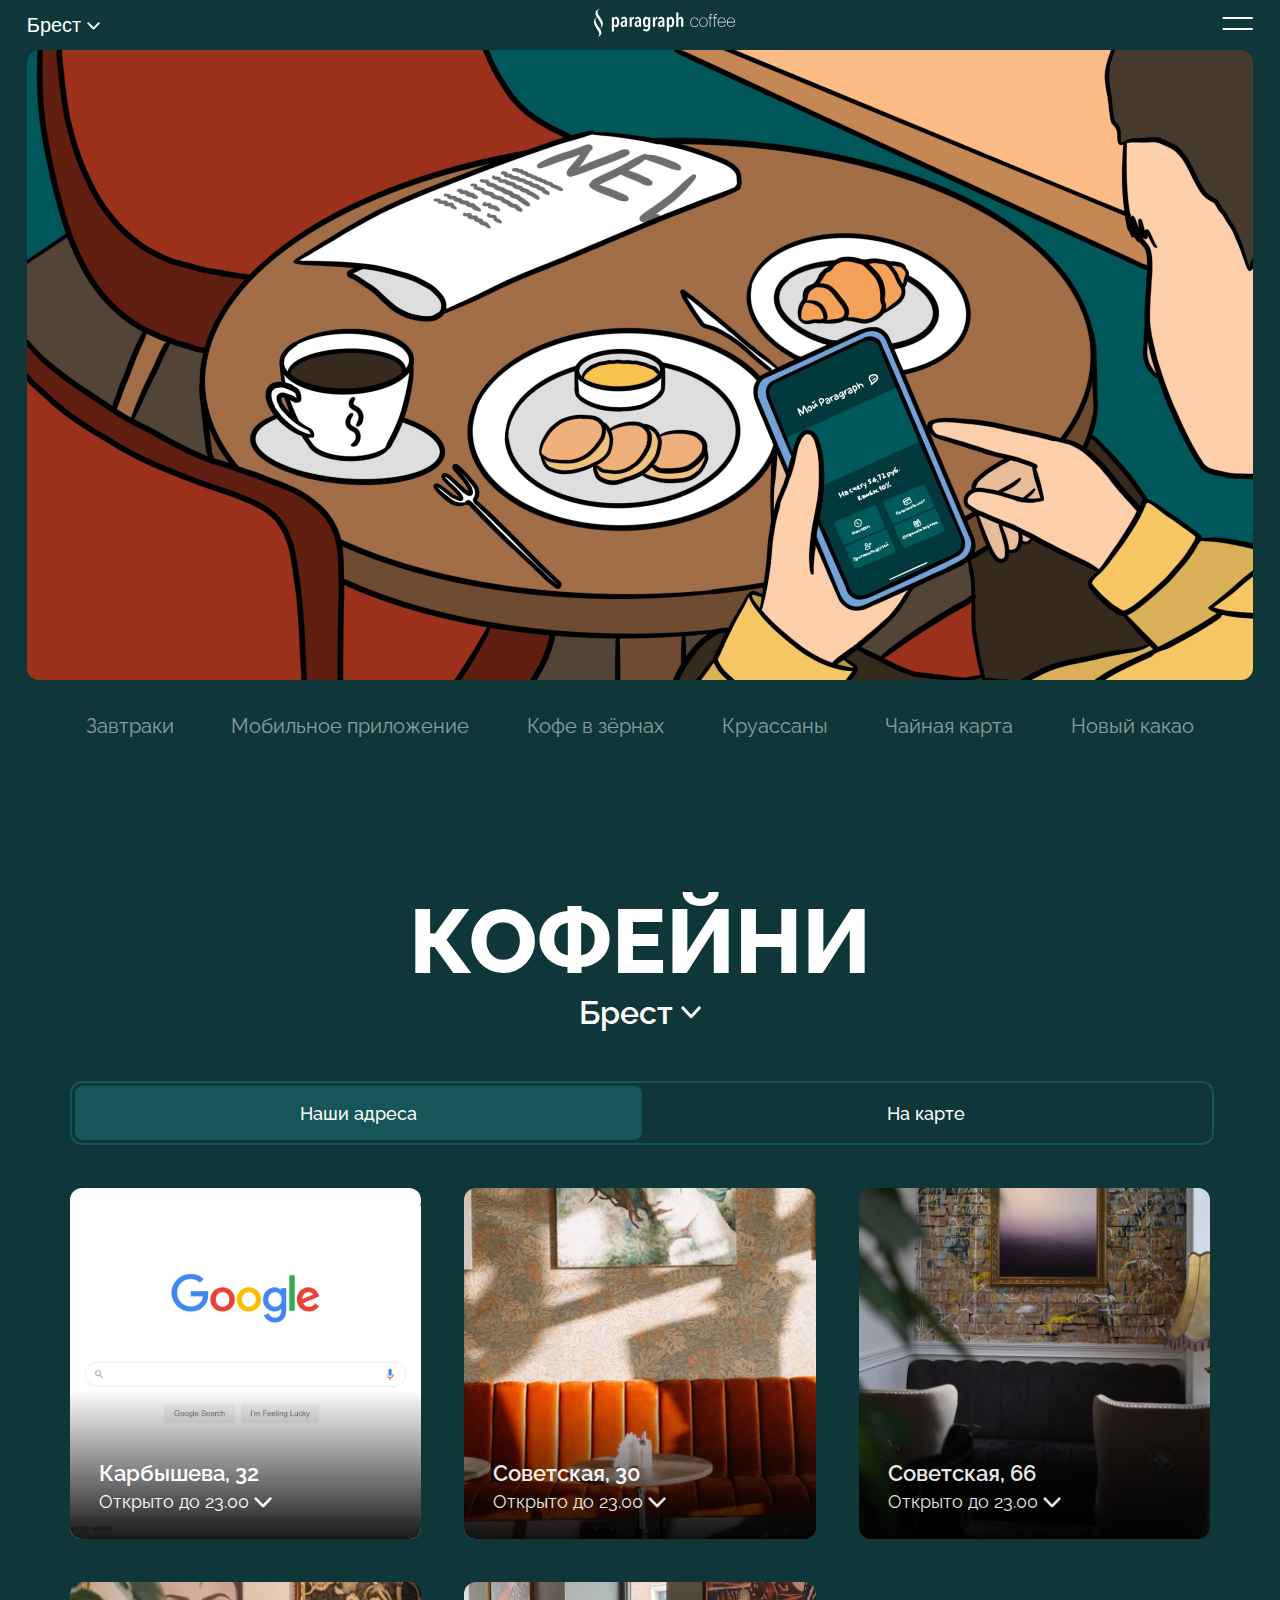
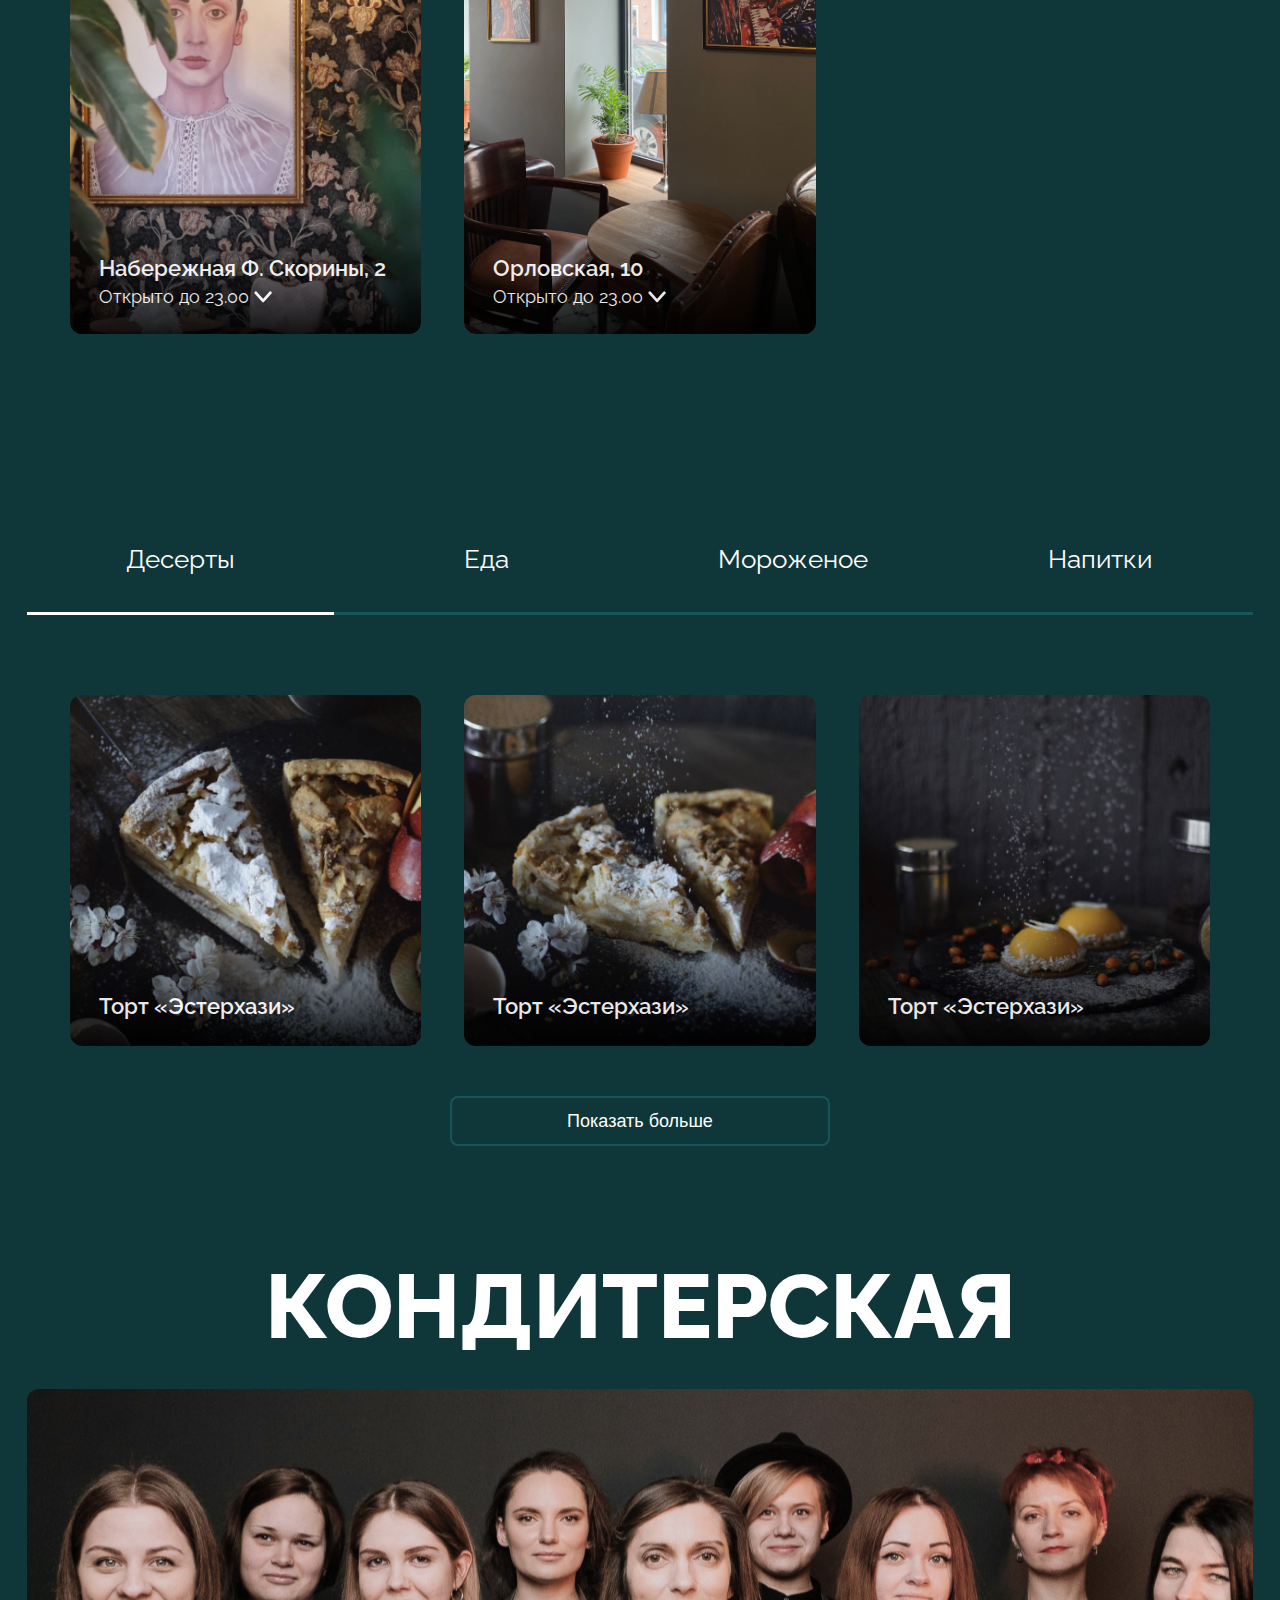
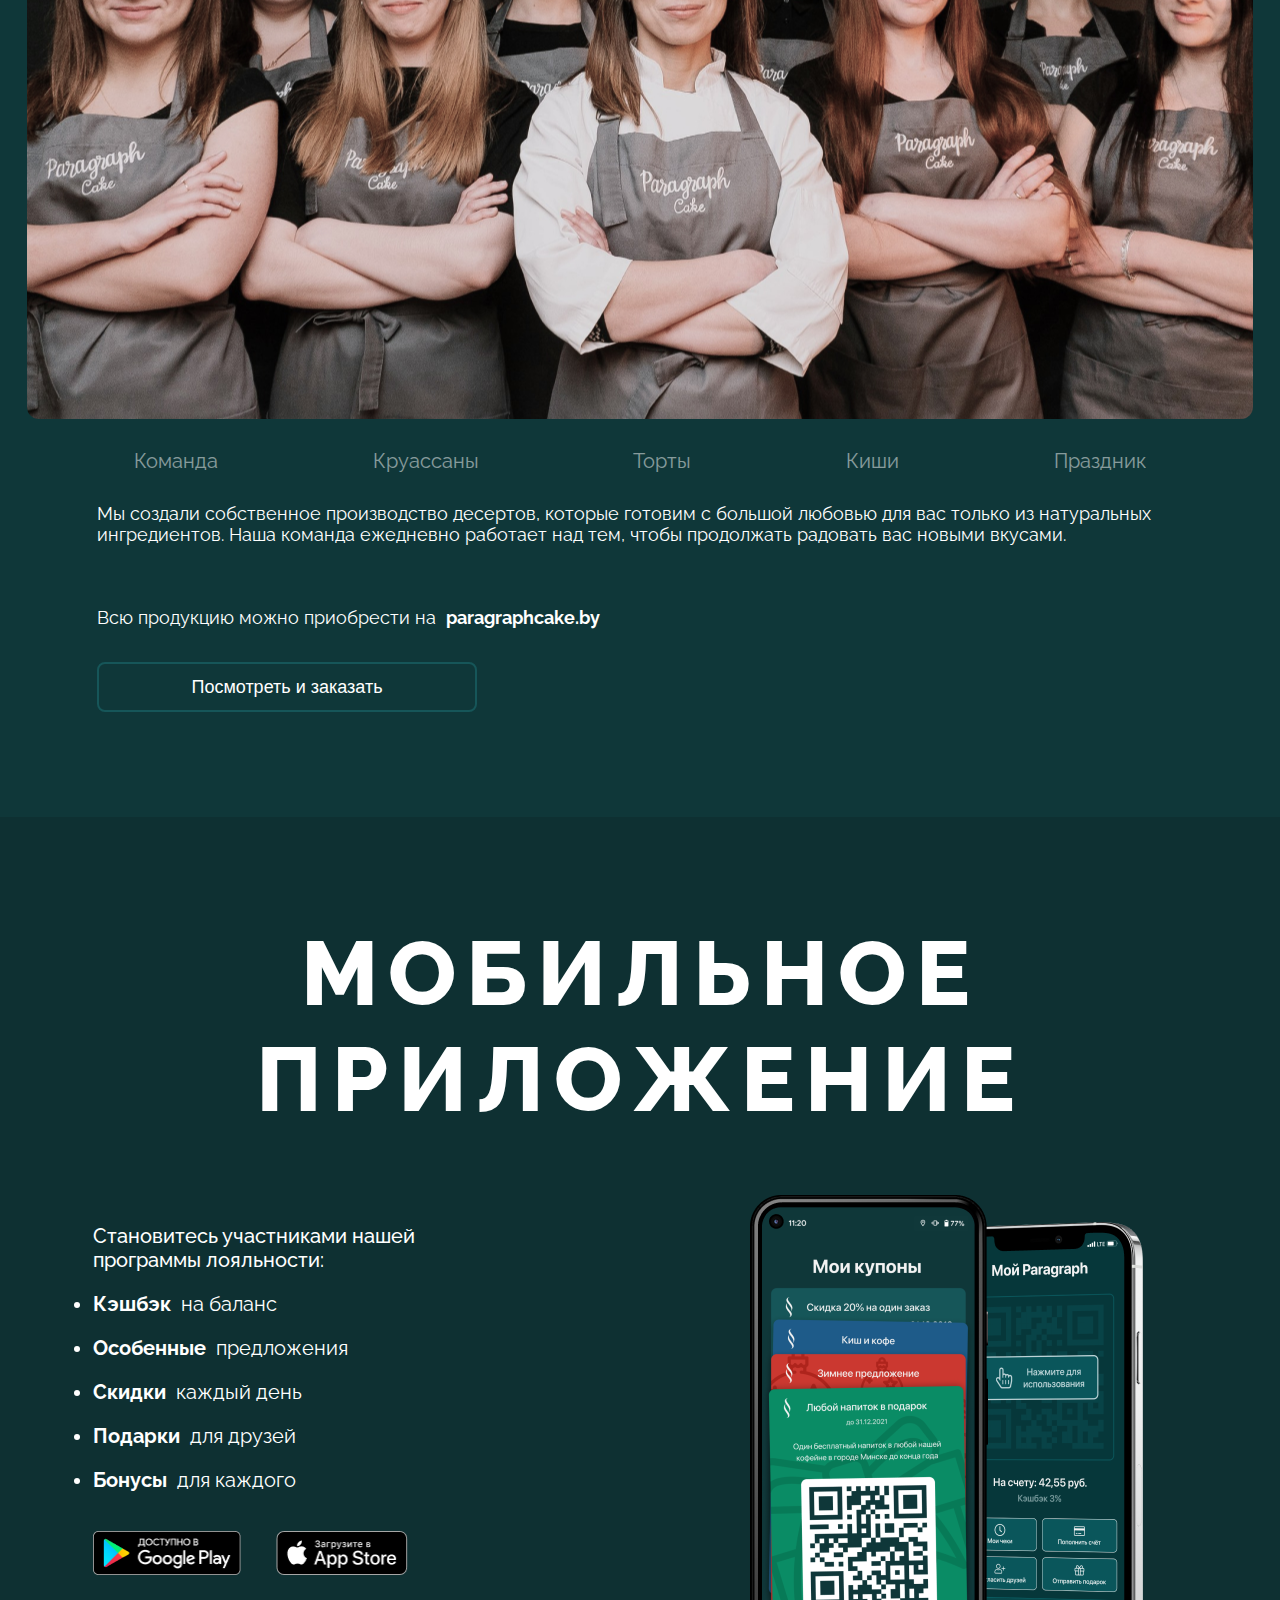
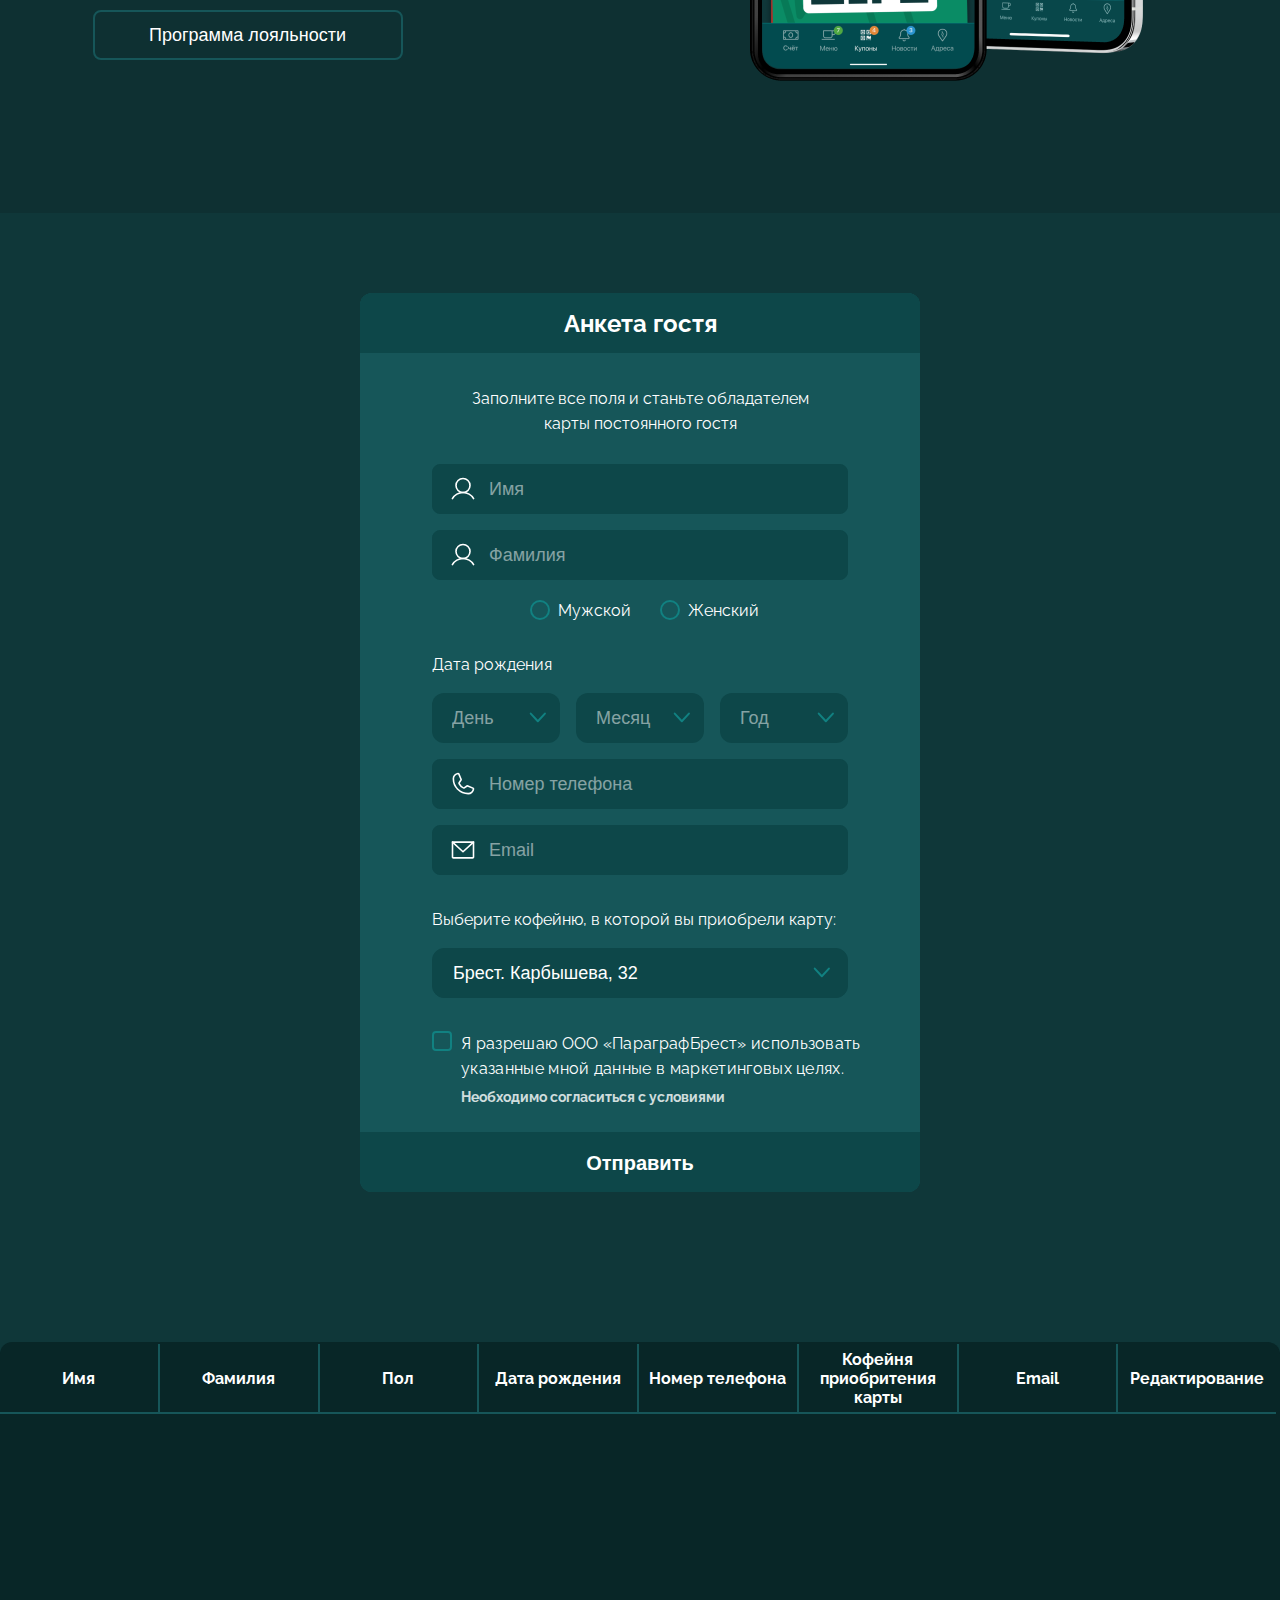
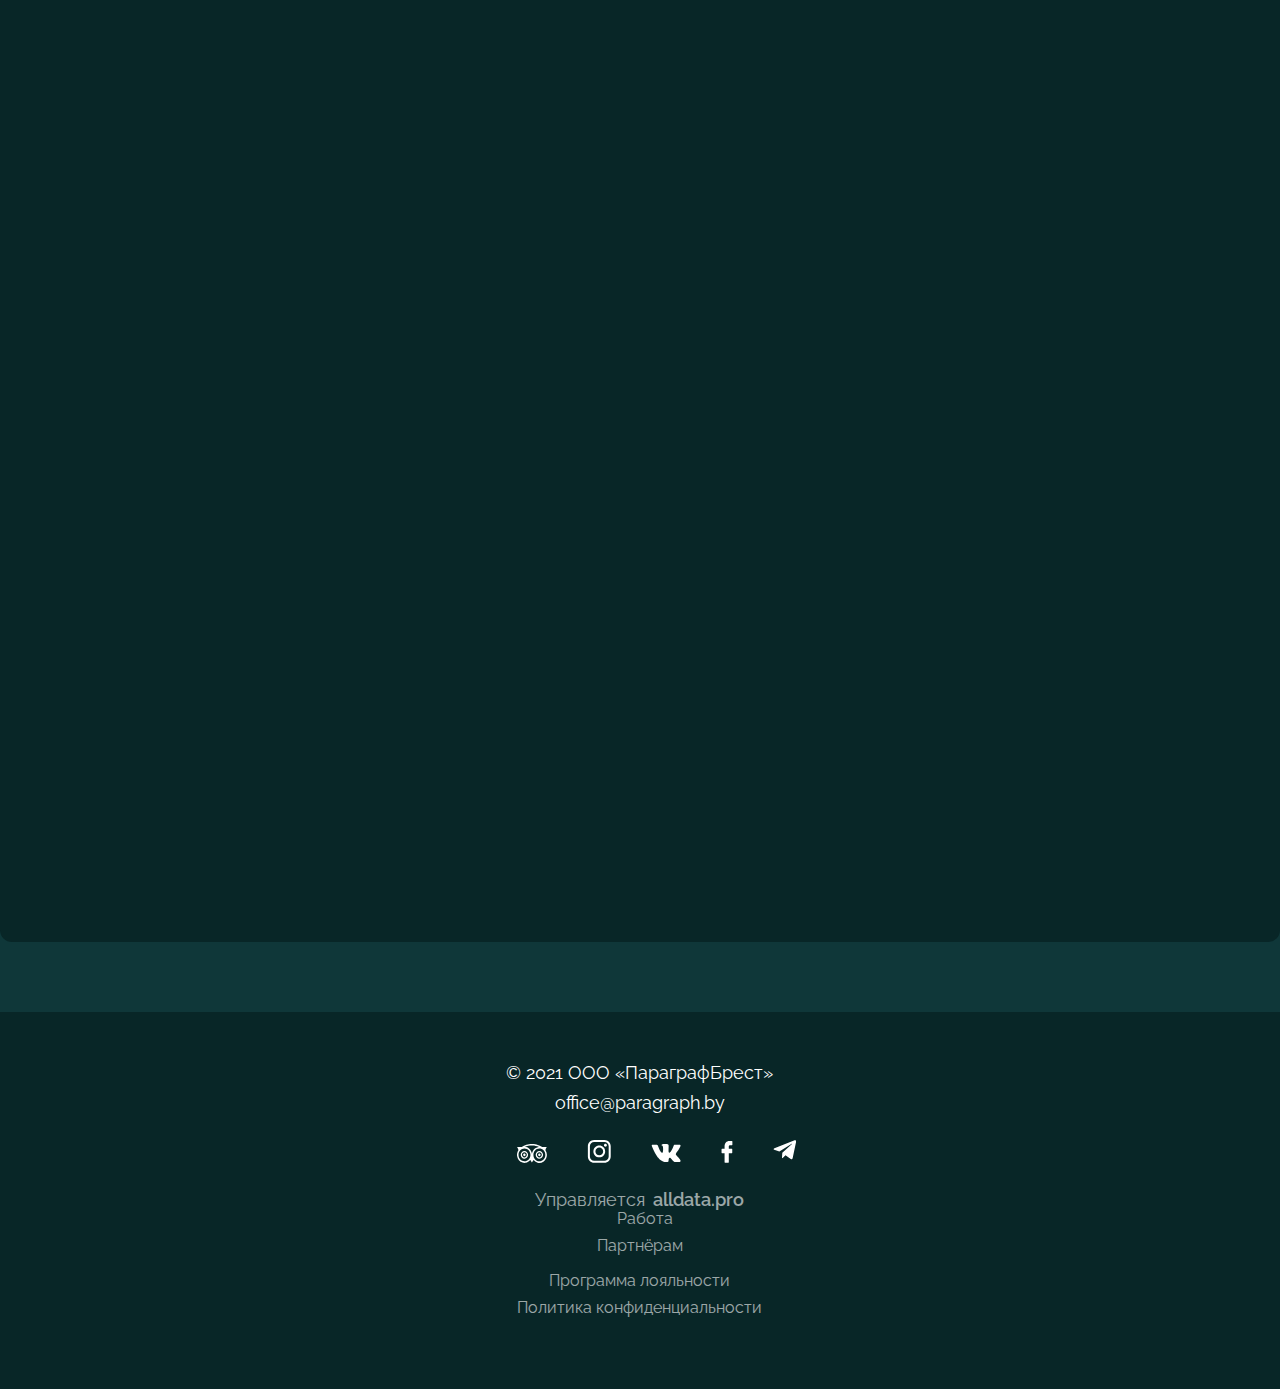
==== commit 2576644d: "button edit" ====
--- a/index.html
+++ b/index.html
@@ -36,8 +36,8 @@
           </div>
         </div>
 
+      </div>
        <div id="side_bar_container">
-      </div>
           <span onclick="closeNav()" id="shadow_side_bar" class="shadow_side_bar_off"></span>
           <div  id="mySidebar"  class="sidebarOff">
             <a href="javascript:void(0)" class="closebtn" onClick="closeNav()">
@@ -403,24 +403,38 @@
                   сделанных Вами с предъявлением данной карты, или при сканировании qr-кода с приложения.</div></div>  
                 </div>
                 <h2>Бонусы начисляются следующим образом:</h2>
-              <table>
-                <td>sad</td>
-                <td>sad</td>
+              <table border='1' class="cash_back_info">
+                <th>
+                  НАКОПЛЕНИЕ
+                </th>
+                <th>
+                  CASHBACK
+                </th>
+                <tr>
+                  <td>
+                  <div class="accumulation">до <span>99,99</span> б.р.</div>
+                  </td>
+                  <td>3%</td>
+                </tr>
+                <tr>
+                  <td>
+                    <div class="accumulation"><span>100-299,99</span> б.р.</div>
+                  </td>
+                  <td>5%</td>
+                </tr> <tr>
+                  <td>
+                    <div class="accumulation"><span>300-399,99</span> б.р.</div>
+                  </td>
+                  <td>7%</td>
+                </tr> <tr class="cash_back_last_ch">
+                  <td>
+                    <div class="accumulation accumulation_last">от <span>500</span> б.р.</div>
+                  </td>
+                  <td>10%</td>
+                </tr>
+              </tr>
+
               </table>
-                <!-- <div class="cash_back_info">
-                  <div class="accumulation">НАКОПЛЕНИЕ</div>
-                  <div>CASHBACK</div>
-                  <div class="accumulation">до <span>99,99</span> б.р.</div>
-                  <div>3%</div>
-                  <div class="accumulation"><span>100-299,99</span> б.р.</div>
-                  <div>5%</div>
-                  <div class="accumulation"><span>300-399,99</span> б.р.</div>
-                  <div>7%</div>
-                  <div class="accumulation accumulation_last">от <span>500</span> б.р.</div>
-                  <div>10%</div>
-                </div>
-                <div>
-                </div> -->
                 <div class="guest_card_info">
                   <li><span class="guest_card_main_text">Соответствующий <span>процент от суммы заносится на бонусный счёт</span> владельца карты сразу же после совершения покупки</span</li>
                   <li><span class="guest_card_main_text"><span>Баланс накопительного счета </span> можно узнать с помощью приложения, на личной странице сайта paragraph.by или у сотрудников кофеен</span></li>
@@ -431,48 +445,81 @@
                 <div>
                 <div class="card_advantage"><h2>Преимущества приложения в сравнении с пластиковой картой гостя:</h2></div>
               </div>
-              <div class="compasion_app_card">
-                <div class="compasion_left_block">ПРИЛОЖЕНИЕ </div>
-                <div class="compasion_right_block compasion_right_block_first">КАРТА ГОСТЯ</div>
-                <div class="compasion_left_block">Бесплатное</div>
-                <div class="compasion_right_block">Бесплатное</div>
-                <div class="compasion_left_block">Накопительный и несгораемый кэшбэк от 3% до 10%</div>
-                <div class="compasion_right_block">Накопительный и несгораемый кэшбэк от 3% до 10%</div>
-                <div class="compasion_left_block">Накопление бонусов</div>
-                <div class="compasion_right_block">Накопление бонусов</div>
-                <div class="compasion_left_block">Бесплатный напиток в День Рождения</div>
-                <div class="compasion_right_block">Бесплатный напиток в День Рождения</div>
-                <div class="compasion_left_block">Скидка 20% в онлайн кондитерской ParagraphCake в День Рождения</div>
-                <div class="compasion_right_block">Скидка 20% в онлайн кондитерской ParagraphCake в День Рождения</div>
-                <div class="compasion_left_block">Участие в специальных акциях для пользователей программы лояльности</div>
-                <div class="compasion_right_block">Скидка 20% в онлайн кондитерской ParagraphCake в День Рождения</div>
-                <div class="compasion_left_block">Просмотр актуального баланса и всех совершенных покупок</div>
-                <div class="compasion_right_block">Просмотр актуального баланса и всех совершенных покупок</div>
-                <div class="compasion_left_block">Купоны</div>
-                <div class="compasion_right_block"><img src="./Бесплатное.svg" alt="Бесплатное not found"/></div>
-                <div class="compasion_left_block">Пополнение бонусного счета</div>
-                <div class="compasion_right_block"><img src="./Бесплатное.svg" alt="Бесплатное not found"/></div>
-                <div class="compasion_left_block">Приглашение друзей и получение купонов в подарок</div>
-                <div class="compasion_right_block"><img src="./Бесплатное.svg" alt="Бесплатное not found"/></div>
-                <div class="compasion_left_block">Возможность отправить подарок другу</div>
-                <div class="compasion_right_block"><img src="./Бесплатное.svg" alt="Бесплатное not found"/></div>
-                <div class="compasion_left_block">Возможность просмотра актуального меню и цен</div>
-                <div class="compasion_right_block"><img src="./Бесплатное.svg" alt="Бесплатное not found"/></div>
-                <div class="compasion_left_block">Актуальные уведомления о новых акциях и скидках</div>
-                <div class="compasion_right_block"><img src="./Бесплатное.svg" alt="Бесплатное not found"/></div>
-                <div class="compasion_left_block">Просмотр адреса и времени работы любой кофейни сети</div>
-                <div class="compasion_right_block"><img src="./Бесплатное.svg" alt="Бесплатное not found"/></div>
-                <div class="compasion_left_block compasion_left_block_last">Получение актуальных новостей</div>
-                <div class="compasion_right_block"><img src="./Бесплатное.svg" alt="Бесплатное not found"/></div>
-                </div> 
-                <div class="our_rules">ООО «ПараграфБрест» оставляет за собой право в дальнейшем изменять условия программы.</div>
-                <div>
-                </div>
-              </div>
-              <div>
-                <button class="thxButton" id="button_send" type="submit">Спасибо</button>
-              </div>
+              <table border="0" class="compasion_app_card">
+                  <tr>
+                    <th>
+                      ПРИЛОЖЕНИЕ
+                    </th>
+                    <th>
+                      КАРТА ГОСТЯ
+                    </th>
+                  </tr>
+                  <tr>
+                    <td>Бесплатное</td>
+                    <td>Бесплатное</td>
+                  </tr>
+                  <tr>
+                    <td>Накопительный и несгораемый кэшбэк от 3% до 10%</td>
+                    <td>Накопительный и несгораемый кэшбэк от 3% до 10%</td>
+                  </tr>
+                  <tr>
+                    <td>Накопление бонусов</td>
+                    <td>Накопление бонусов</td>
+                  </tr>
+                  <tr>
+                    <td>Бесплатный напиток в День Рождения</td>
+                    <td>Бесплатный напиток в День Рождения</td>
+                  </tr>
+                  <tr>
+                    <td>Скидка 20% в онлайн кондитерской ParagraphCake в День Рождения</td>
+                    <td>Скидка 20% в онлайн кондитерской ParagraphCake в День Рождения</td>
+                  </tr>
+                  <tr>
+                    <td>Участие в специальных акциях для пользователей программы лояльности</td>
+                    <td>Скидка 20% в онлайн кондитерской ParagraphCake в День Рождения</td>
+                  </tr>
+                  <tr>
+                    <td>Просмотр актуального баланса и всех совершенных покупок</td>
+                    <td>Просмотр актуального баланса и всех совершенных покупок</td>
+                  </tr>   
+                  <tr>
+                    <td>Купоны</td>
+                    <td><img src="./Бесплатное.svg" alt="Бесплатное not found"/></td>
+                  </tr>   
+                  <tr>
+                    <td>Пополнение бонусного счета</td>
+                    <td><img src="./Бесплатное.svg" alt="Бесплатное not found"/></td>
+                  </tr>   
+                  <tr>
+                    <td>Приглашение друзей и получение купонов в подарок</td>
+                    <td><img src="./Бесплатное.svg" alt="Бесплатное not found"/></td>
+                  </tr>  
+                   <tr>
+                    <td>Возможность отправить подарок другу</td>
+                    <td><img src="./Бесплатное.svg" alt="Бесплатное not found"/></td>
+                  </tr>  
+                   <tr>
+                    <td>Возможность просмотра актуального меню и цен</td>
+                    <td><img src="./Бесплатное.svg" alt="Бесплатное not found"/></td>
+                  </tr>  
+                  <tr>
+                    <td>Актуальные уведомления 
+                      о новых акциях и скидках</td>
+                    <td><img src="./Бесплатное.svg" alt="Бесплатное not found"/></td>
+                  </tr>
+                  <tr>
+                    <td>Просмотр адреса и времени работы любой кофейни сети</td>
+                    <td><img src="./Бесплатное.svg" alt="Бесплатное not found"/></td>
+                  </tr>
+                  <tr>
+                    <td>Получение актуальных новостей</td>
+                    <td><img src="./Бесплатное.svg" alt="Бесплатное not found"/></td>
+                  </tr>         
+              </table>
+              <div class="our_rules">ООО «ПараграфБрест» оставляет за собой право в дальнейшем изменять условия программы.</div>
+              
             </div>
+            <button class="thxButton"  type="submit">Спасибо</button>
             </section>
             <section class="form_block">
       <div class="form_container">
@@ -534,6 +581,21 @@
           </form>
       </div>
     </section>
+    <section class="table_of_users">
+      <table class="users_table" border="0">
+        <tr class="table_of_users_head">
+          <th>Имя</th>
+          <th>Фамилия</th>
+          <th>Пол</th>
+          <th>Дата рождения</th>
+          <th>Номер телефона</th>
+          <th>Кофейня приобритения карты</th>
+          <th>Email</th>
+          <th>Редактирование</th>
+        </tr>
+    
+      </table>
+    </section>
     <footer class="footer">
       <div class="footer_block">
         <div class="trademark">© 2021 ООО «ПараграфБрест»</div>
@@ -559,5 +621,4 @@
  
     <script src="./main.js"></script>
   </body>
-</html>
-<!-- Нижнюю кнопку сделать , our_rules padding как вариант-->+</html>--- a/style.css
+++ b/style.css
@@ -1034,7 +1034,6 @@
 }
 .block_loyalty {
   top: 0;
-  /* left: 50%; */
   margin: 0 auto;
   position: absolute;
   width: 100%;
@@ -1047,13 +1046,11 @@
 }
 .loyalty_shadow_window_on {
   cursor: pointer;
-  /* background: rgba(0, 0, 0, 0.75); */
   background: black;
   content: "";
   width: 100%;
   height: 100%;
   position: fixed;
-  /* backdrop-filter: blur(20px); */
   z-index: 4;
 }
 .loyalty_head h2 {
@@ -1064,7 +1061,6 @@
   padding: 24px 36px 0 36px;
   position: fixed;
   bottom: 50px;
-  /* top: 0px; */
   top: 50px;
   box-sizing: border-box;
   margin: 60px 0 60px 0;
@@ -1075,7 +1071,16 @@
   overflow-x: hidden;
   z-index: 8;
 }
-
+.loyalty_info::-webkit-scrollbar {
+  background-color: #118181;
+  width: 8px;
+}
+.loyalty_info::-webkit-scrollbar-button {
+  background-color: #0f3739;
+}
+.loyalty_info::-webkit-scrollbar-thumb {
+  background-color: #082627;
+}
 .loyalty_info h3 {
   font-size: 16px;
   color: #fff;
@@ -1108,36 +1113,62 @@
   color: #fff;
   font-weight: 600;
 }
+
+.cash_back_info td {
+  width: 244px;
+}
+.accumulation span {
+  font-weight: 600;
+}
+.cash_back_info td {
+  color: #fff;
+  font-weight: 600;
+}
 .cash_back_info {
-  margin: 26px 0;
-  display: grid;
+  width: 100%;
   max-width: 488px;
-  box-sizing: border-box;
-  grid-template-columns: repeat(2, 1fr);
   text-align: center;
-  grid-template-rows: repeat(5, 41px);
-}
+  border: none;
+  margin: 28px 0 26px 0;
+  border-collapse: collapse;
+}
+
+.cash_back_info th {
+  font-size: 18px;
+  font-weight: 600;
+  color: #fff;
+  border: none;
+  padding: 13px 0;
+  border-right: 1px solid #118181;
+  border-bottom: 1px solid #118181;
+}
+.cash_back_info th:last-child {
+  border-right: none;
+}
+.cash_back_info td {
+  border: none;
+}
+.cash_back_info td {
+  border-bottom: 1px solid #118181;
+  border-right: 1px solid #118181;
+}
+.cash_back_last_ch td {
+  border-bottom: none;
+}
+
+.cash_back_info td:last-child {
+  border-right: none;
+}
+.loyalty_info > div {
+  font-weight: 600;
+  color: #fff;
+}
+
 .cash_back_info div {
   align-items: center;
   width: 100%;
   padding: 13px 0 14px;
-  border-bottom: 1px solid #118181;
-}
-.accumulation {
-  border-right: 1px solid #118181;
-}
-.loyalty_info > div {
-  font-weight: 600;
-  color: #fff;
-}
-.cash_back_info div:last-child {
-  border-bottom: none;
-}
-
-.cash_back_info .accumulation_last {
-  border-bottom: none;
-}
-
+}
 .low_weight > div {
   font-weight: 400;
   display: inline;
@@ -1193,51 +1224,30 @@
   text-align: center;
   line-height: 27px;
 }
+
 .compasion_app_card {
-  display: grid;
   width: 100%;
   max-width: 488px;
-  grid-template-columns: repeat(2, 1fr);
-  font-size: 16px;
+  margin: 26px 0 24px 0;
   text-align: center;
 }
-.compasion_app_card div {
-  height: 100%;
-  letter-spacing: 1px;
-  box-sizing: border-box;
+.compasion_app_card td {
+  padding: 11px 12px 10px;
   font-weight: 400;
-  width: 100%;
-  max-width: 244px;
-}
-.compasion_right_block {
-  border-left: 1px solid #118181;
-  border-bottom: 1px solid #118181;
-  padding: 9px 0 11px 12px;
-}
-.compasion_left_block {
-  border-bottom: 1px solid #118181;
-  padding: 10px 12px 10px 0;
-}
-.compasion_right_block:last-child {
-  border-bottom: none;
-}
-.compasion_app_card .compasion_right_block_first {
+  color: #fff;
+  border-right: 1px solid #118181;
+  border-top: 1px solid #118181;
+}
+.compasion_app_card td:last-child {
+  border-right: none;
+}
+.compasion_app_card th:first-child {
+  border-right: 1px solid #118181;
+}
+.compasion_app_card th {
+  padding: 9px 0;
+  color: #fff;
   font-weight: 600;
-}
-.compasion_left_block:first-child {
-  font-weight: 600;
-}
-.compasion_left_block_last {
-  border-bottom: none;
-}
-
-.compasion_right_block {
-  position: relative;
-}
-.compasion_right_block img {
-  position: absolute;
-  top: 50%;
-  left: 50%;
 }
 .our_rules {
   text-align: center;
@@ -1265,21 +1275,76 @@
   background-color: #165659;
   border-radius: 0 0 12px 12px;
 }
-/* .thxButton {
-  position: fixed;
-  width: 100%;
-  height: 60px;
-  z-index: 8;
-  bottom: 0;
-  border-radius: 0 0 12px 12px;
-  background-color: #0d4749;
-  max-width: 560px;
-  color: #fff;
-  font-size: 20px;
-  font-weight: 600;
-  border: none;
-  border-top: 2px solid #0d4749;
-} */
+.table_of_users {
+  border-radius: 12px;
+  width: 100%;
+  margin: 70px auto;
+  height: 1200px;
+  background-color: #082627;
+  max-width: 1500px;
+  overflow-y: auto;
+  overflow-x: hidden;
+}
+.users_table {
+  box-sizing: border-box;
+  height: 100%;
+  width: 100%;
+}
+.table_of_users th {
+  display: flex;
+  justify-content: center;
+  align-items: center;
+  width: 100%;
+  height: 100%;
+  border-right: 2px solid #165659;
+}
+.table_of_users th:last-child {
+  border-right: none;
+}
+.table_of_users_head {
+  box-sizing: border-box;
+  border-bottom: 2px solid #165659;
+  width: 100%;
+  width: 1500px;
+  color: #fff;
+  font-size: 16px;
+  height: 70px;
+  align-items: center;
+  display: flex;
+}
+.users_table tr {
+  width: 100%;
+  box-sizing: border-box;
+  border-bottom: 2px solid #165659;
+  max-width: 1500px;
+  color: #fff;
+  font-size: 16px;
+  align-items: center;
+  display: flex;
+  margin: 0 0 0 -2px;
+}
+.users_table td {
+  display: flex;
+  height: 70px;
+  align-items: center;
+  justify-content: center;
+  word-wrap: break-word;
+  width: 100%;
+  border-right: 2px solid #165659;
+  color: #fff;
+}
+.users_table td:last-child {
+  border-right: none;
+}
+.user_info_edit {
+  background-color: #082627;
+  width: 90%;
+  color: #fff;
+  font-size: 18px;
+  border: 1px solid #0f3739;
+  height: 90%;
+  cursor: pointer;
+}
 @media screen and (max-width: 1280px) {
   .header {
     width: 100%;
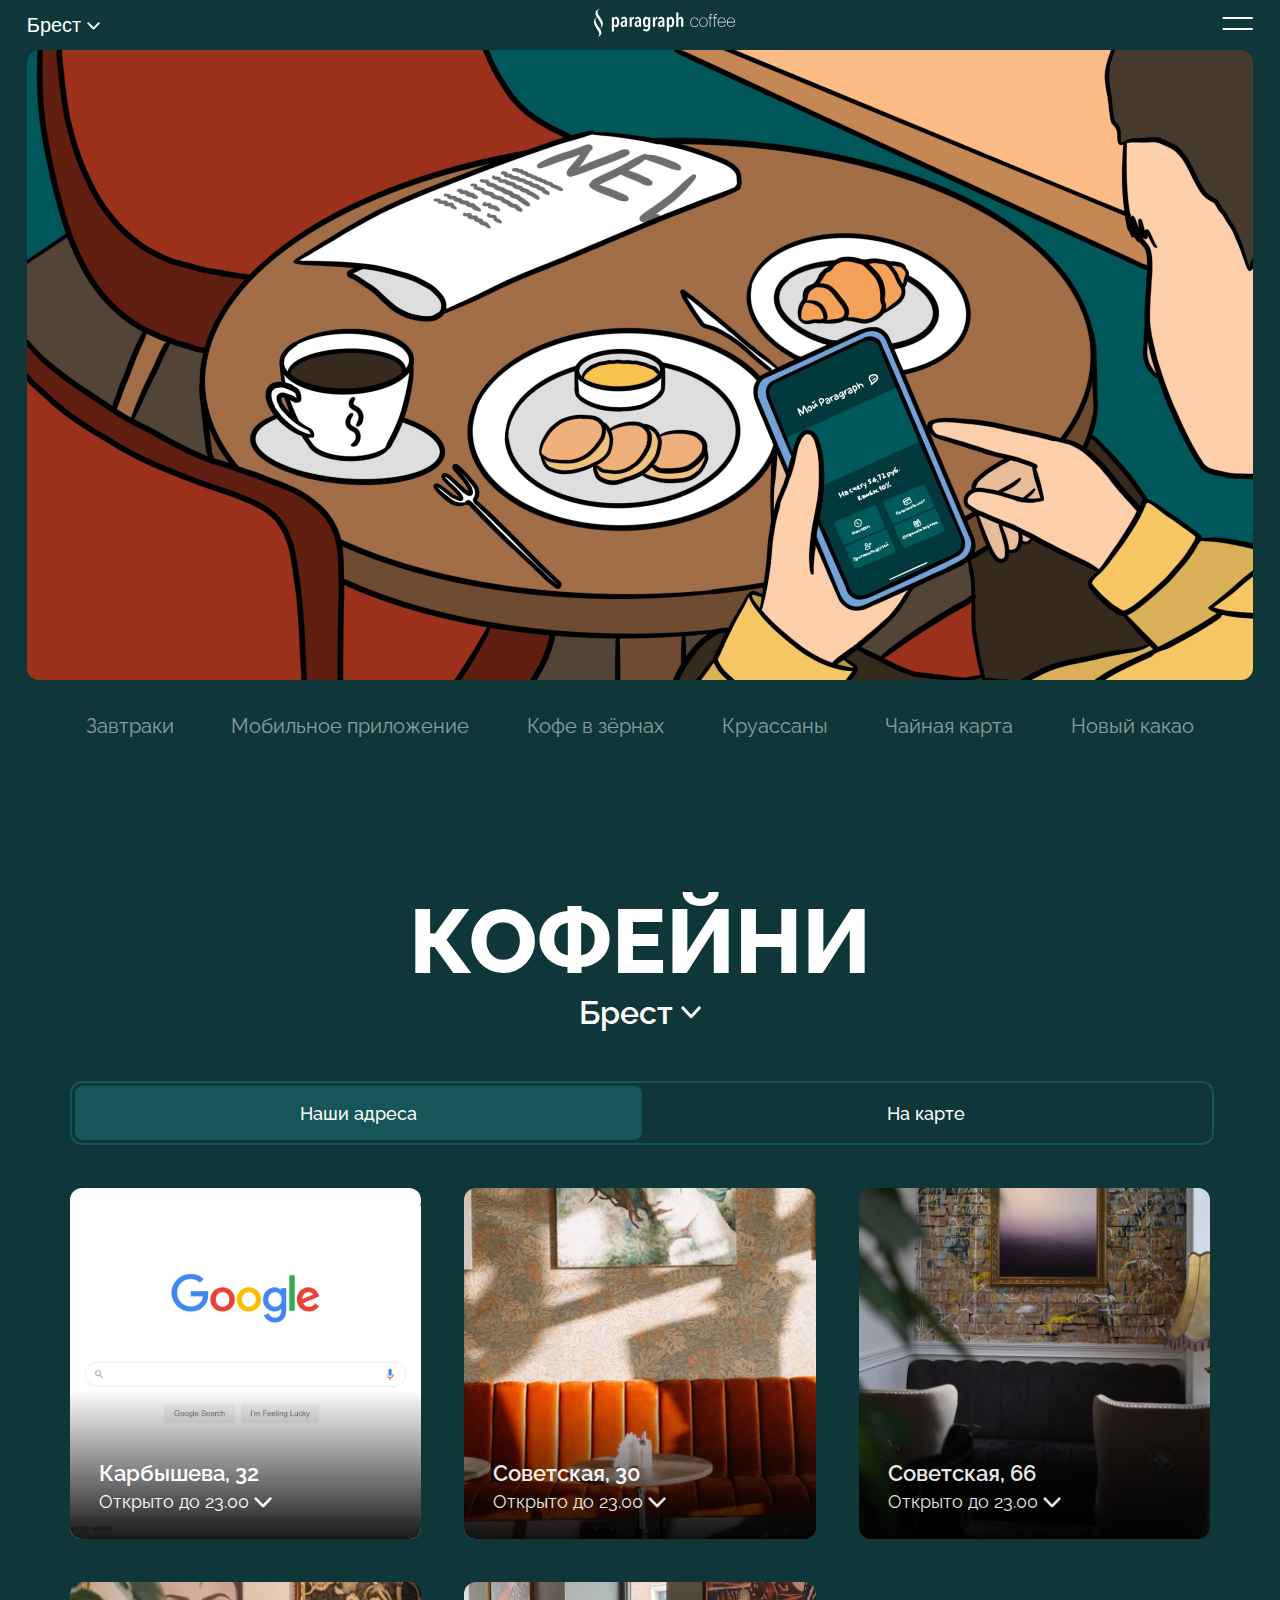
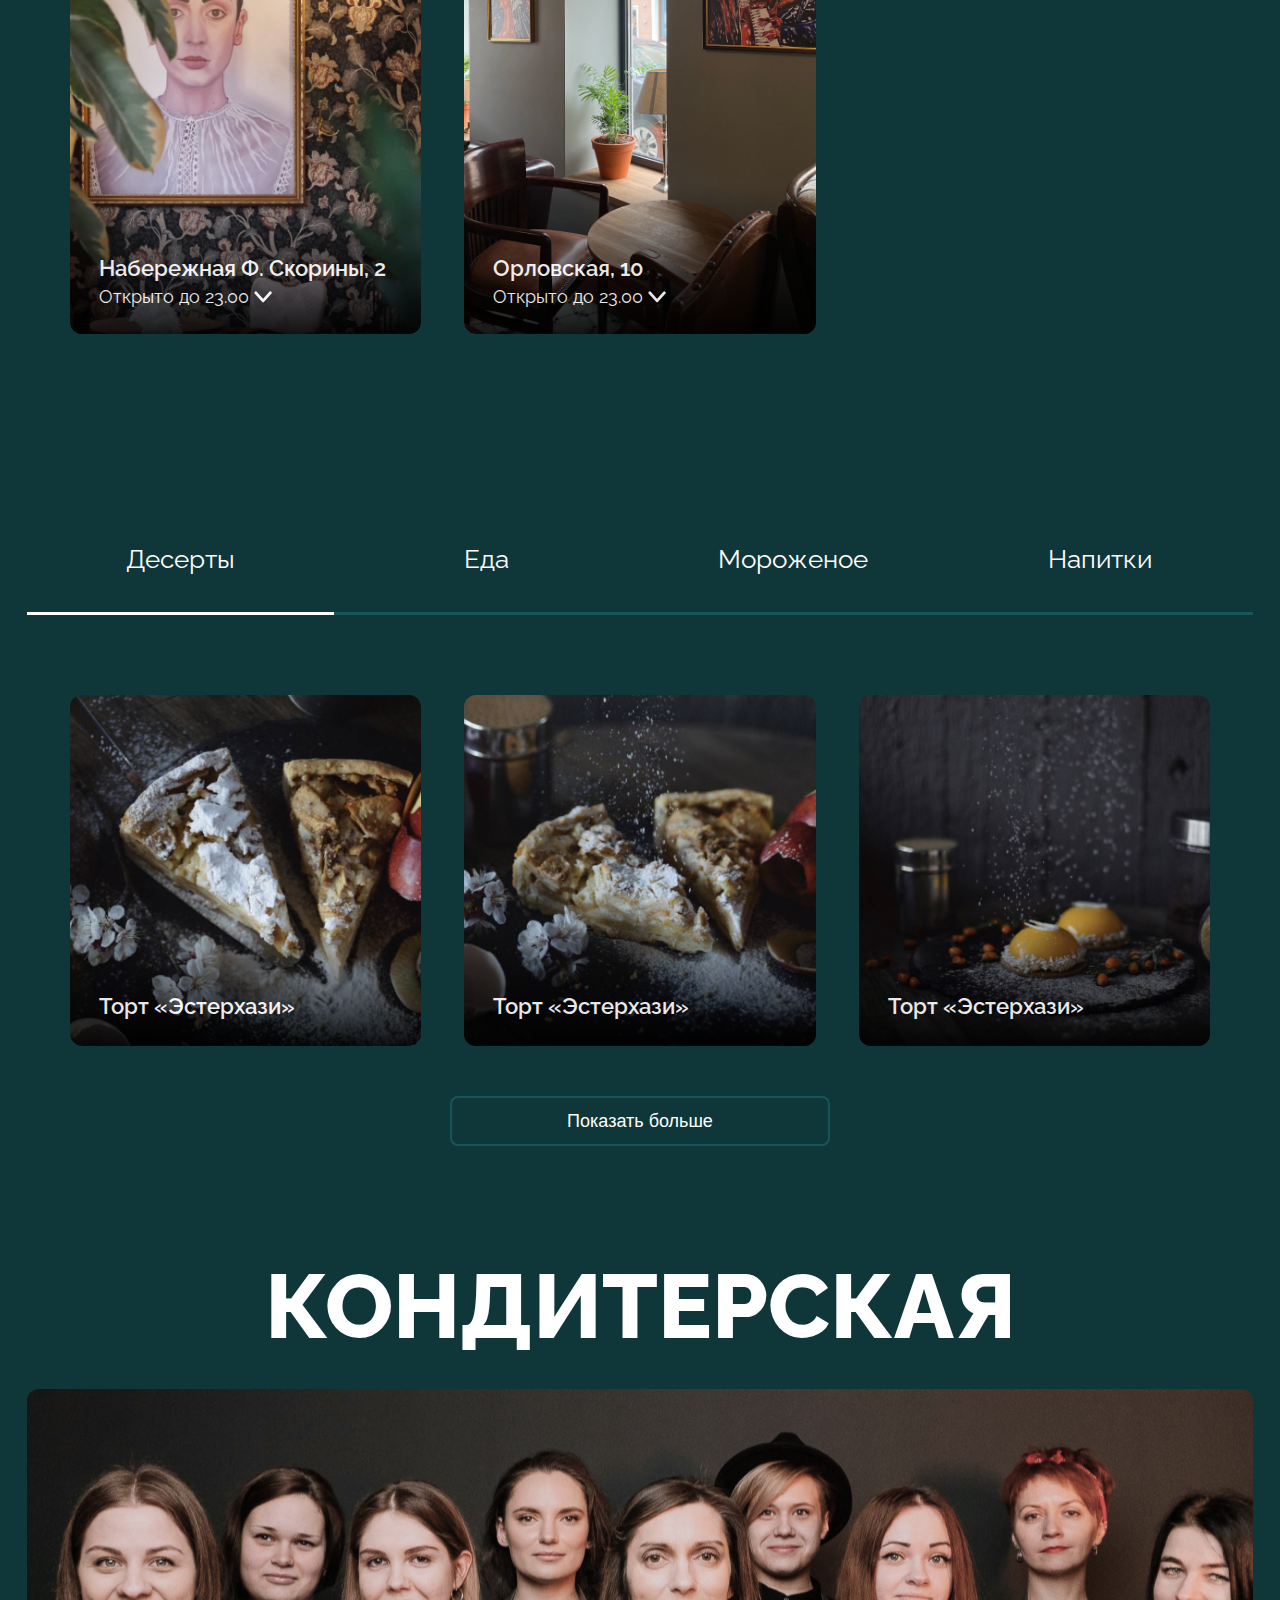
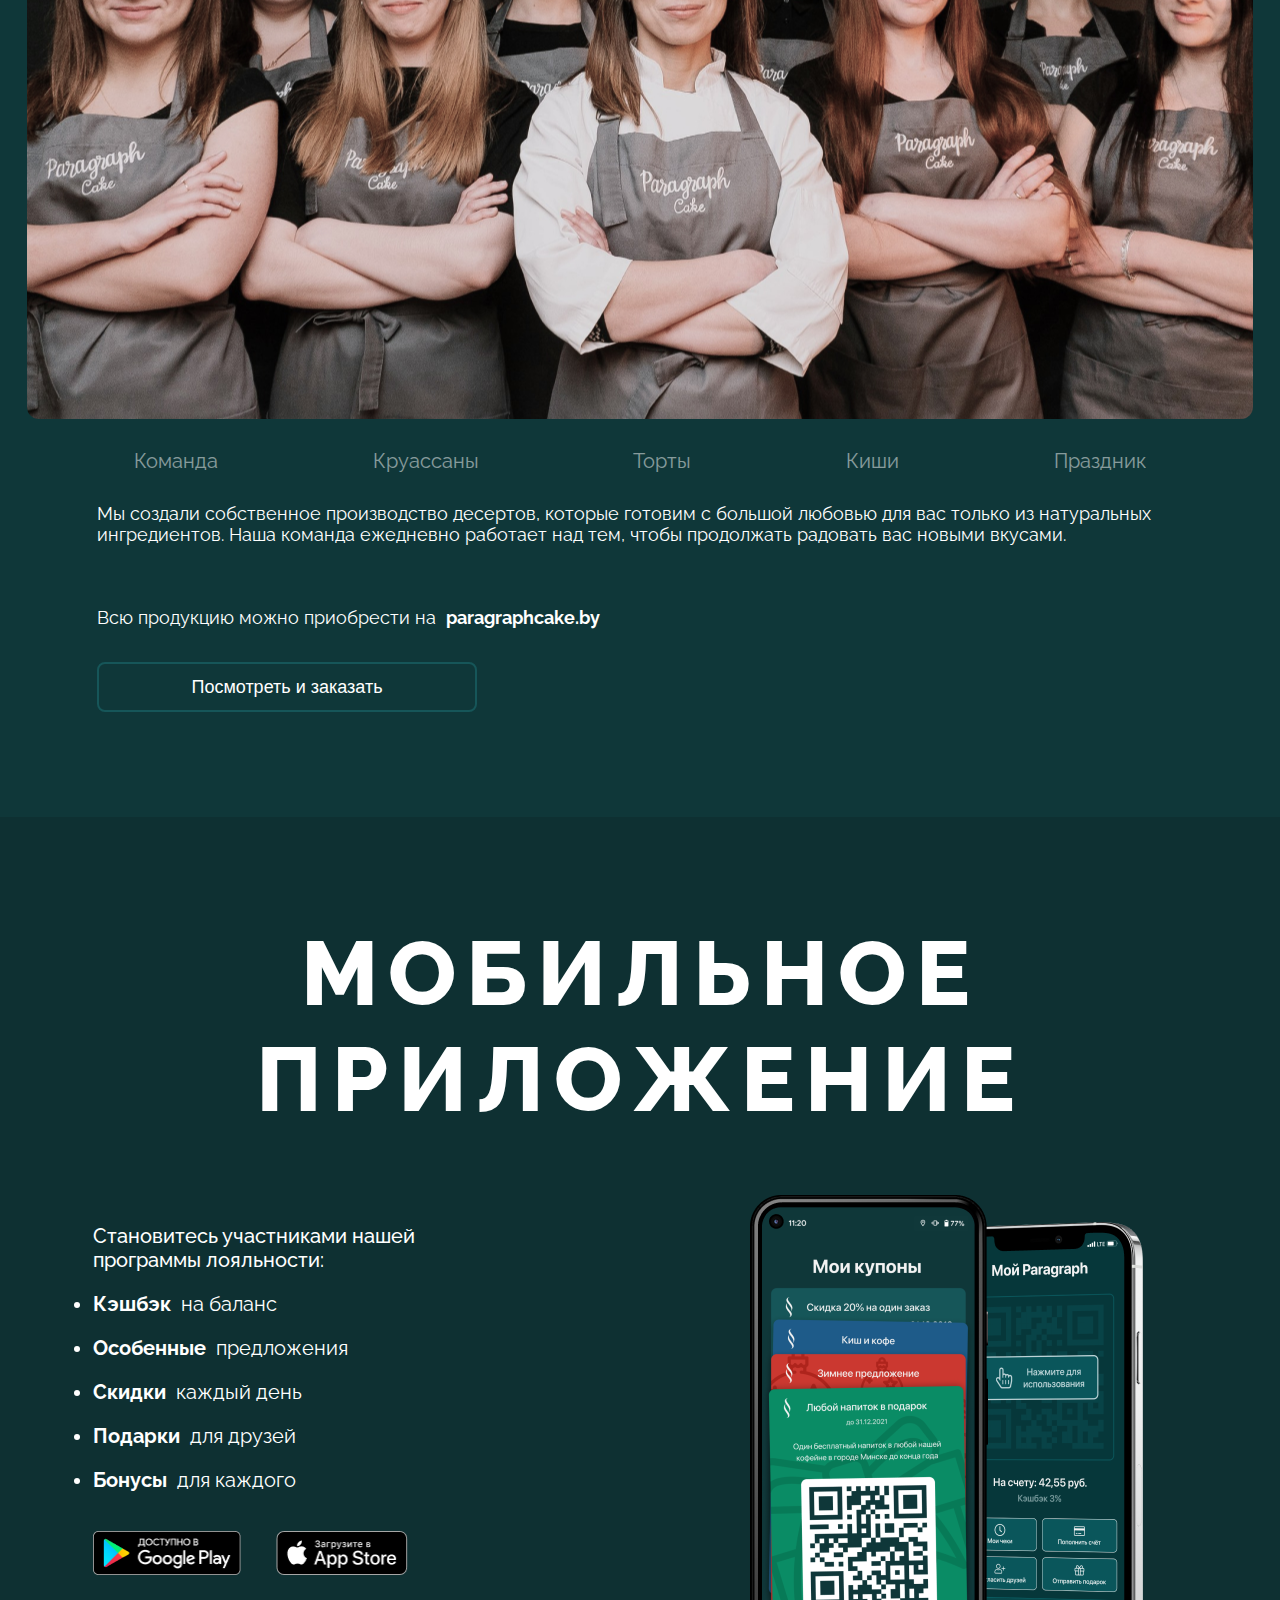
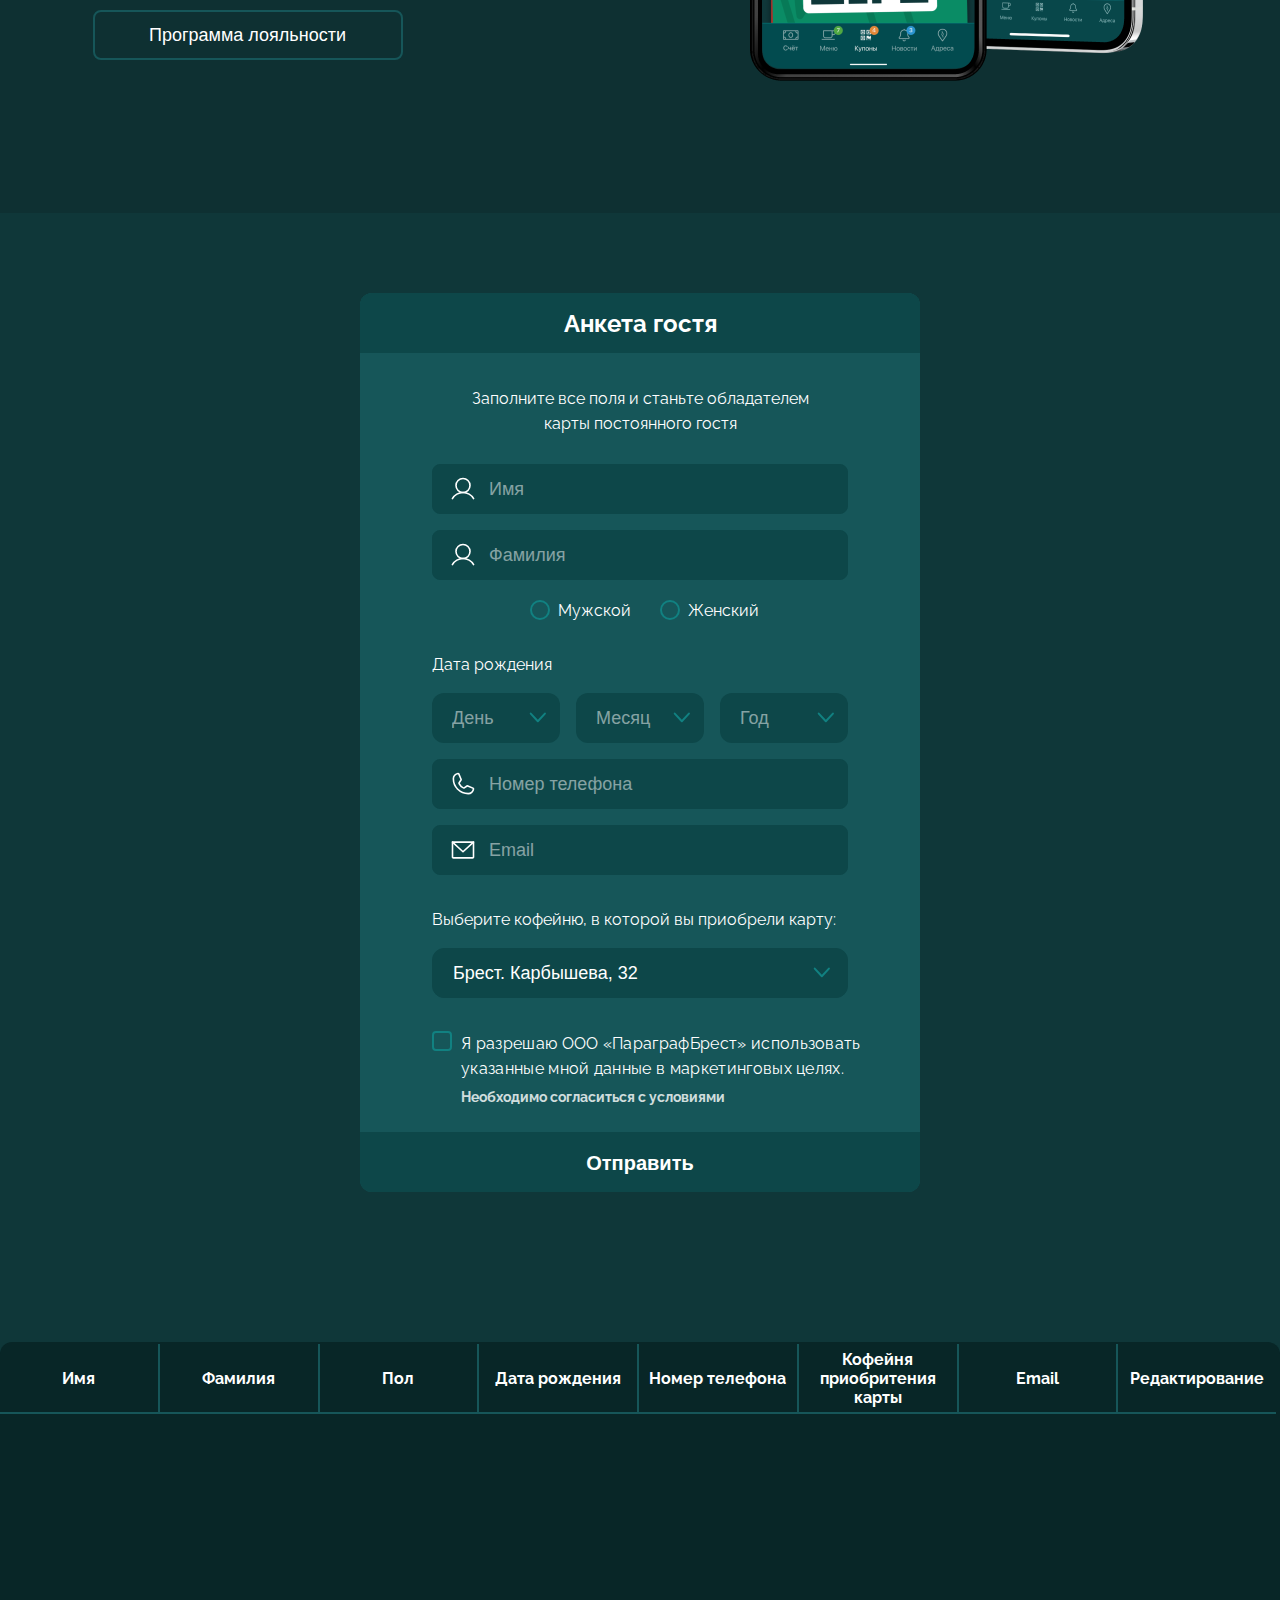
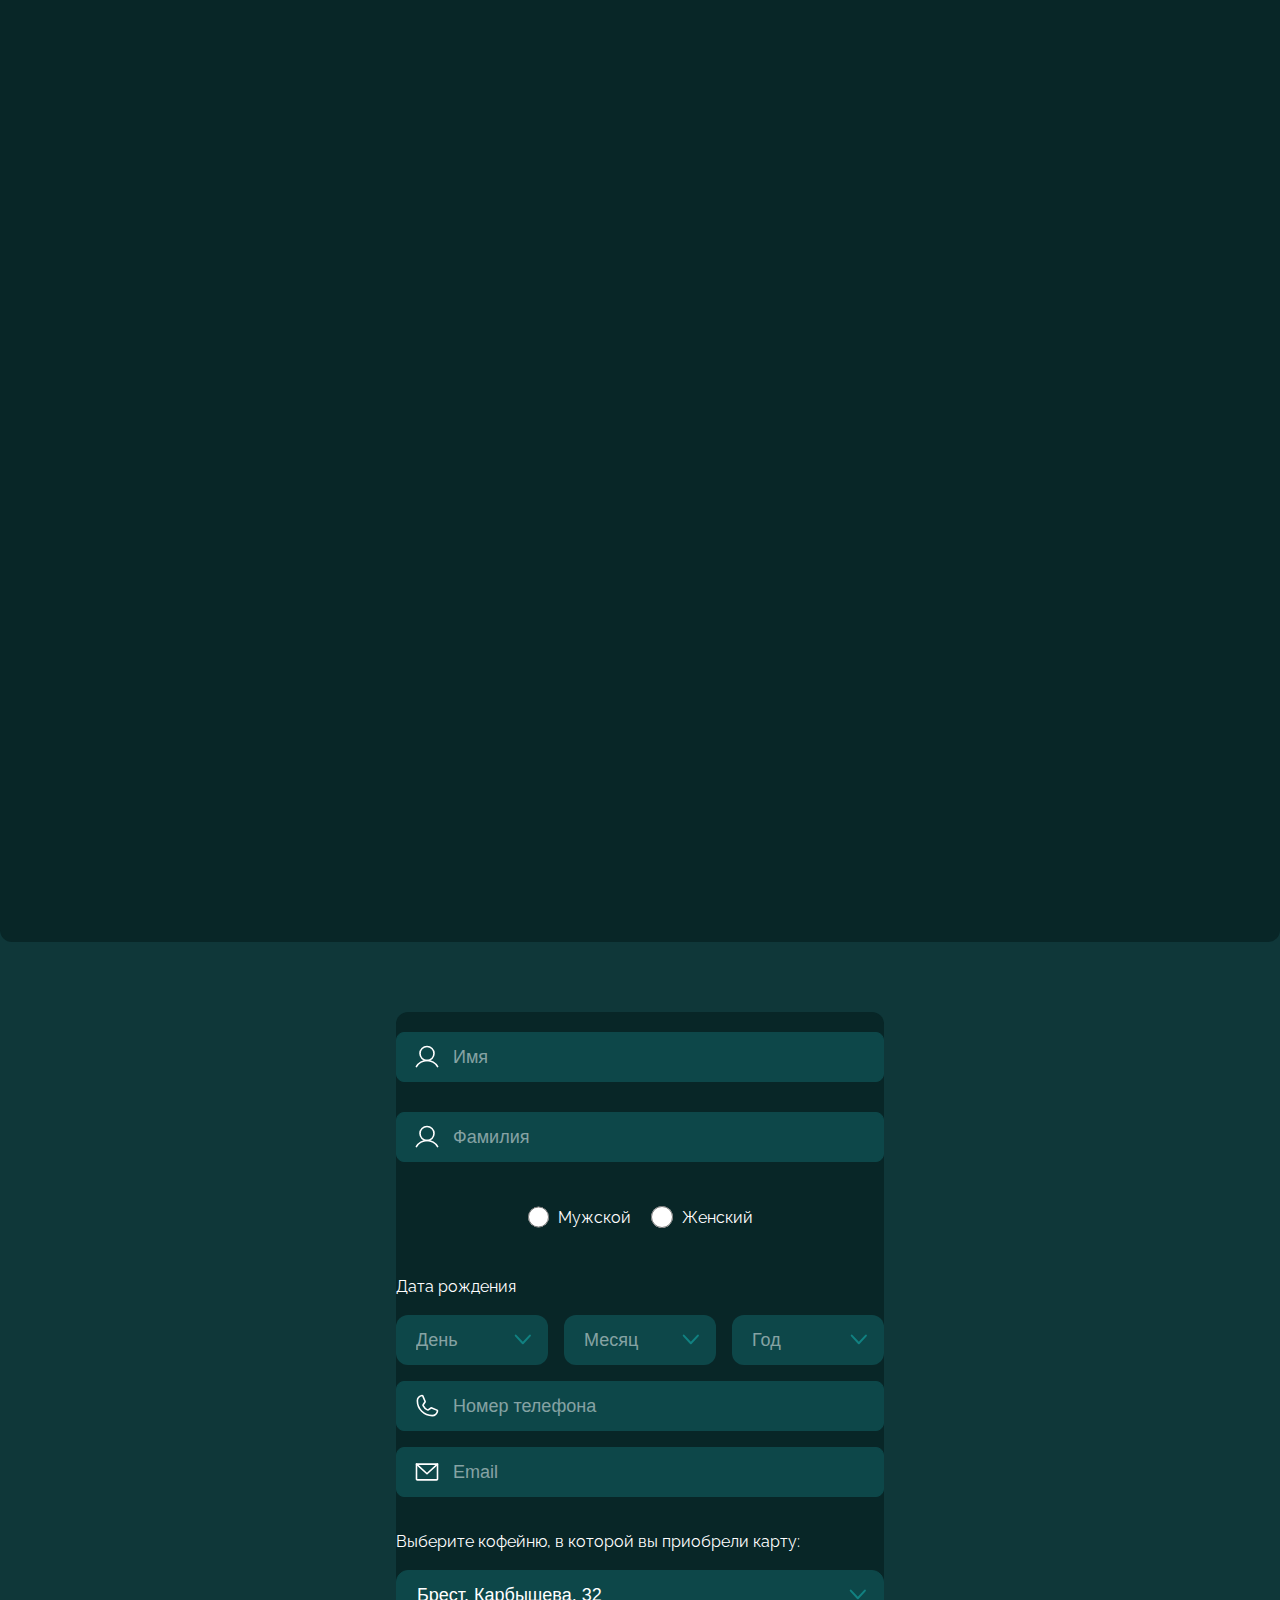
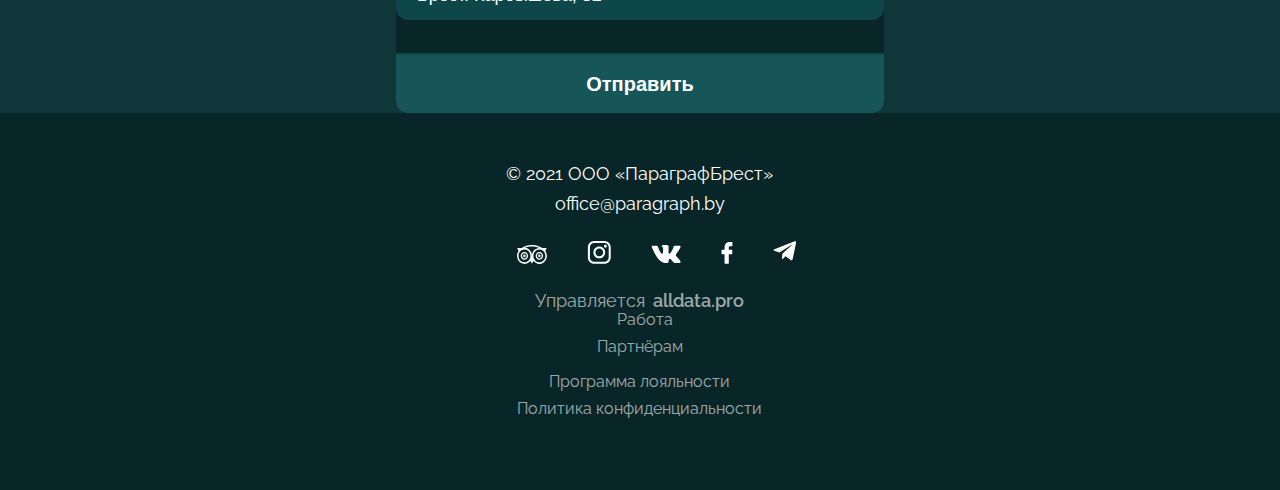
==== commit 23d80ced: "buttons" ====
--- a/index.html
+++ b/index.html
@@ -569,6 +569,9 @@
             
             <select class="place"  type="text" placeholder="Брест. Карбышева, 32">
               <option value="Карбышева">Брест. Карбышева, 32</option>
+            <option value="Орловская">Брест.Орловская</option>
+            <option value="Советская">Брест. Советская</option>
+
             </select>
           </div>
           <div class="permission_container">
@@ -596,6 +599,54 @@
     
       </table>
     </section>
+    <section class="edit_modal">
+      <form onsubmit="editUser()" >
+        <div class="form_fields_edit">
+          <div class="user_tags">
+            <input class="username_edit" autocomplete="off" id="name" type="text" placeholder="Имя">
+            <input class="lastName_edit" autocomplete="off" id="lastname" type="text" placeholder="Фамилия">
+          </div>
+          <div class="radio_buttons">
+            <input type="radio"  name="sex" value="male" class="radio_edit" id="male">
+              <label class="maleRadio" for="male">Мужской</label>
+            <input type="radio" class="radio_edit" name="sex" value="female" id="female">
+            <label class="femaleRadio" for="female">Женский</label>
+            </div>
+        <h2 class="birth_day_title_edit">Дата рождения</h2>
+        <div class="birth_date_edit">
+          <div class="birth_day">
+            <select class="day_input_edit" type="datetime" id="day" name="date_day" >
+              <option value="day">День</option>
+              <option value="30">30</option>
+            </select>
+          </div>
+          <div class="birth_mounth_edit">
+            <select type="datetime" id="mounth" class="mounth_input_edit" name="date_mounth">
+              <option value="mounth">Месяц</option>
+              <option value="august">Август</option>
+            </select>
+          </div>
+          <div class="birth_year_edit">
+            <select type="datetime" id="year" name="date_year" class="year_input_edit">
+              <option value="year">Год</option>
+              <option value="1998">1998</option>
+            </select>
+          </div>
+        </div>
+        <div class="username_contacts">
+          <input class="phoneNumber_edit" autocomplete="off" id="phoneNumber" type="tel" placeholder="Номер телефона">
+          <input class="email_edit" autocomplete="off" id="email" type="email" placeholder="Email">
+        </div>
+        <div class="select_coffee_bar">
+          <h3>Выберите кофейню, в которой вы приобрели карту:</h3>
+          
+          <select class="place"  type="text" placeholder="Брест. Карбышева, 32">
+            <option value="Карбышева">Брест. Карбышева, 32</option>
+          </select>
+        </div>
+        <button class="save_edits_button" id="button_send" type="submit">Отправить</button>
+        </form>
+    </section>
     <footer class="footer">
       <div class="footer_block">
         <div class="trademark">© 2021 ООО «ПараграфБрест»</div>
--- a/style.css
+++ b/style.css
@@ -1345,6 +1345,115 @@
   height: 90%;
   cursor: pointer;
 }
+.form_fields_edit {
+  box-sizing: border-box;
+  /* padding: 0 36px; */
+  display: flex;
+  flex-direction: column;
+  justify-content: center;
+  width: 100%;
+  background-color: #082627;
+  border-radius: 12px;
+  max-width: 488px;
+  margin: 0 auto;
+}
+
+.form_fields_edit input::-webkit-input-placeholder {
+  color: rgba(255, 255, 255, 0.5);
+}
+.form_fields_edit input {
+  box-sizing: border-box;
+  padding: 11px 12px 11px 56px;
+  width: 100%;
+  color: #fff;
+  max-width: 488px;
+  height: 50px;
+  font-size: 18px;
+  border-radius: 8px;
+  outline: none;
+  background-color: #0d4749;
+  border: 1px solid #0d4749;
+}
+.username_edit {
+  background-image: url("./User.svg");
+  background-position: left 16px top 50%;
+  background-repeat: no-repeat;
+  margin: 20px 0;
+  width: 380px;
+}
+.lastName_edit {
+  background-image: url("./User.svg");
+  background-position: left 16px top 50%;
+  background-repeat: no-repeat;
+  margin: 10px 0;
+  width: 380px;
+}
+.birth_day_title_edit {
+  text-align: left;
+  margin: 33px 0 16px 0;
+  font-size: 16px;
+  width: 100%;
+  max-width: 488px;
+  color: #fff;
+  font-weight: 400;
+  line-height: 24px;
+}
+.birth_date_edit {
+  width: 100%;
+  display: flex;
+  max-width: 488px;
+  white-space: nowrap;
+}
+.birth_date_edit > div {
+  width: 100%;
+}
+.birth_date_edit select {
+  outline: none;
+  display: block;
+  width: 100%;
+  background-color: #0d4749;
+  border: none;
+  color: rgba(255, 255, 255, 0.5);
+  padding: 11px 18px 11px 20px;
+  border-radius: 12px;
+  font-size: 18px;
+  height: 50px;
+  background-image: url("./angle-down.svg");
+  appearance: none;
+  background-position: right 12% top 50%;
+  background-repeat: no-repeat;
+  flex: 1;
+}
+.birth_mounth_edit {
+  margin: 0 8px;
+}
+.birth_year_edit {
+  margin: 0 0 0 8px;
+}
+.phoneNumber_edit {
+  margin: 16px 0;
+  background-image: url("./Phone.svg");
+  background-position: left 16px top 50%;
+  background-repeat: no-repeat;
+}
+.email_edit {
+  background-image: url("./EnvelopeSimple.svg");
+  background-position: left 16px top 50%;
+  background-repeat: no-repeat;
+  margin: 0 0 33px 0;
+}
+.save_edits_button {
+  width: 100%;
+  height: 60px;
+  border-radius: 0 0 12px 12px;
+  background-color: #165659;
+  color: #fff;
+  font-size: 20px;
+  font-weight: 600;
+  border: none;
+  border-top: 2px solid #0d4749;
+}
+
 @media screen and (max-width: 1280px) {
   .header {
     width: 100%;
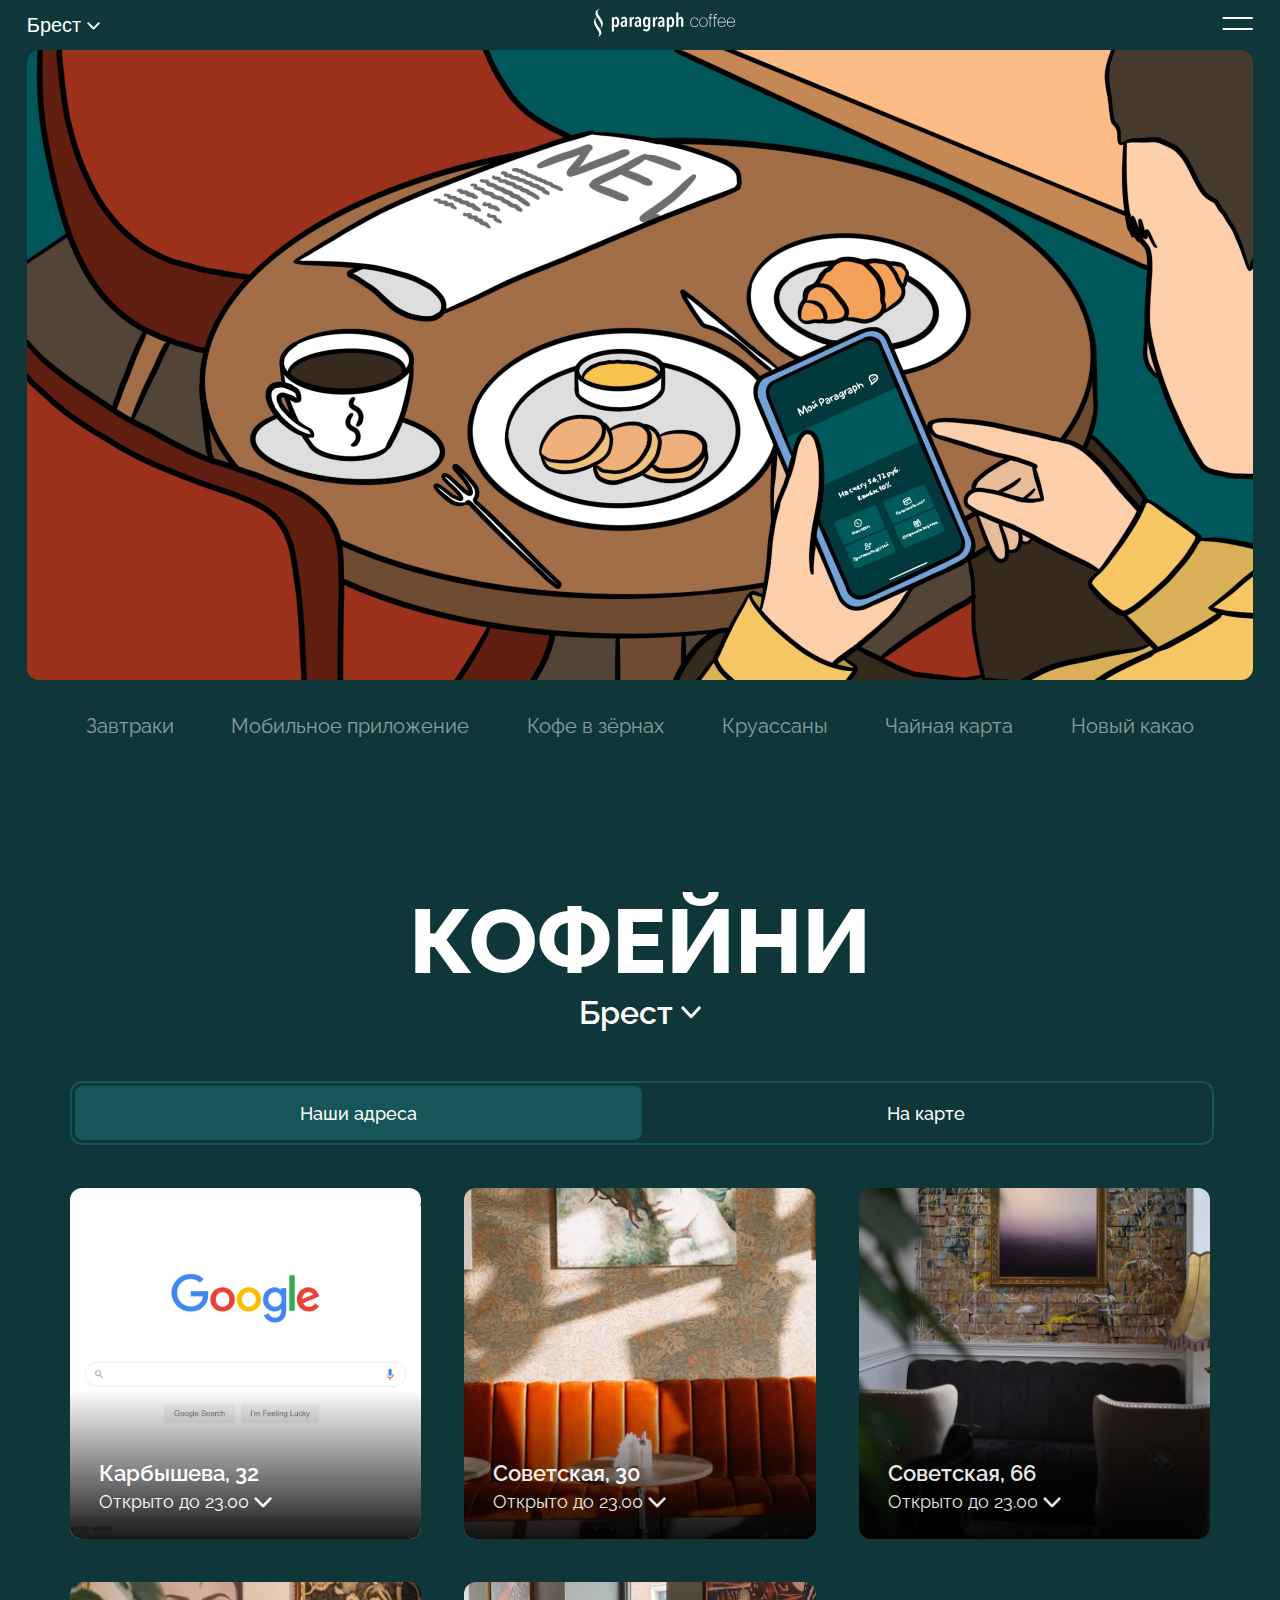
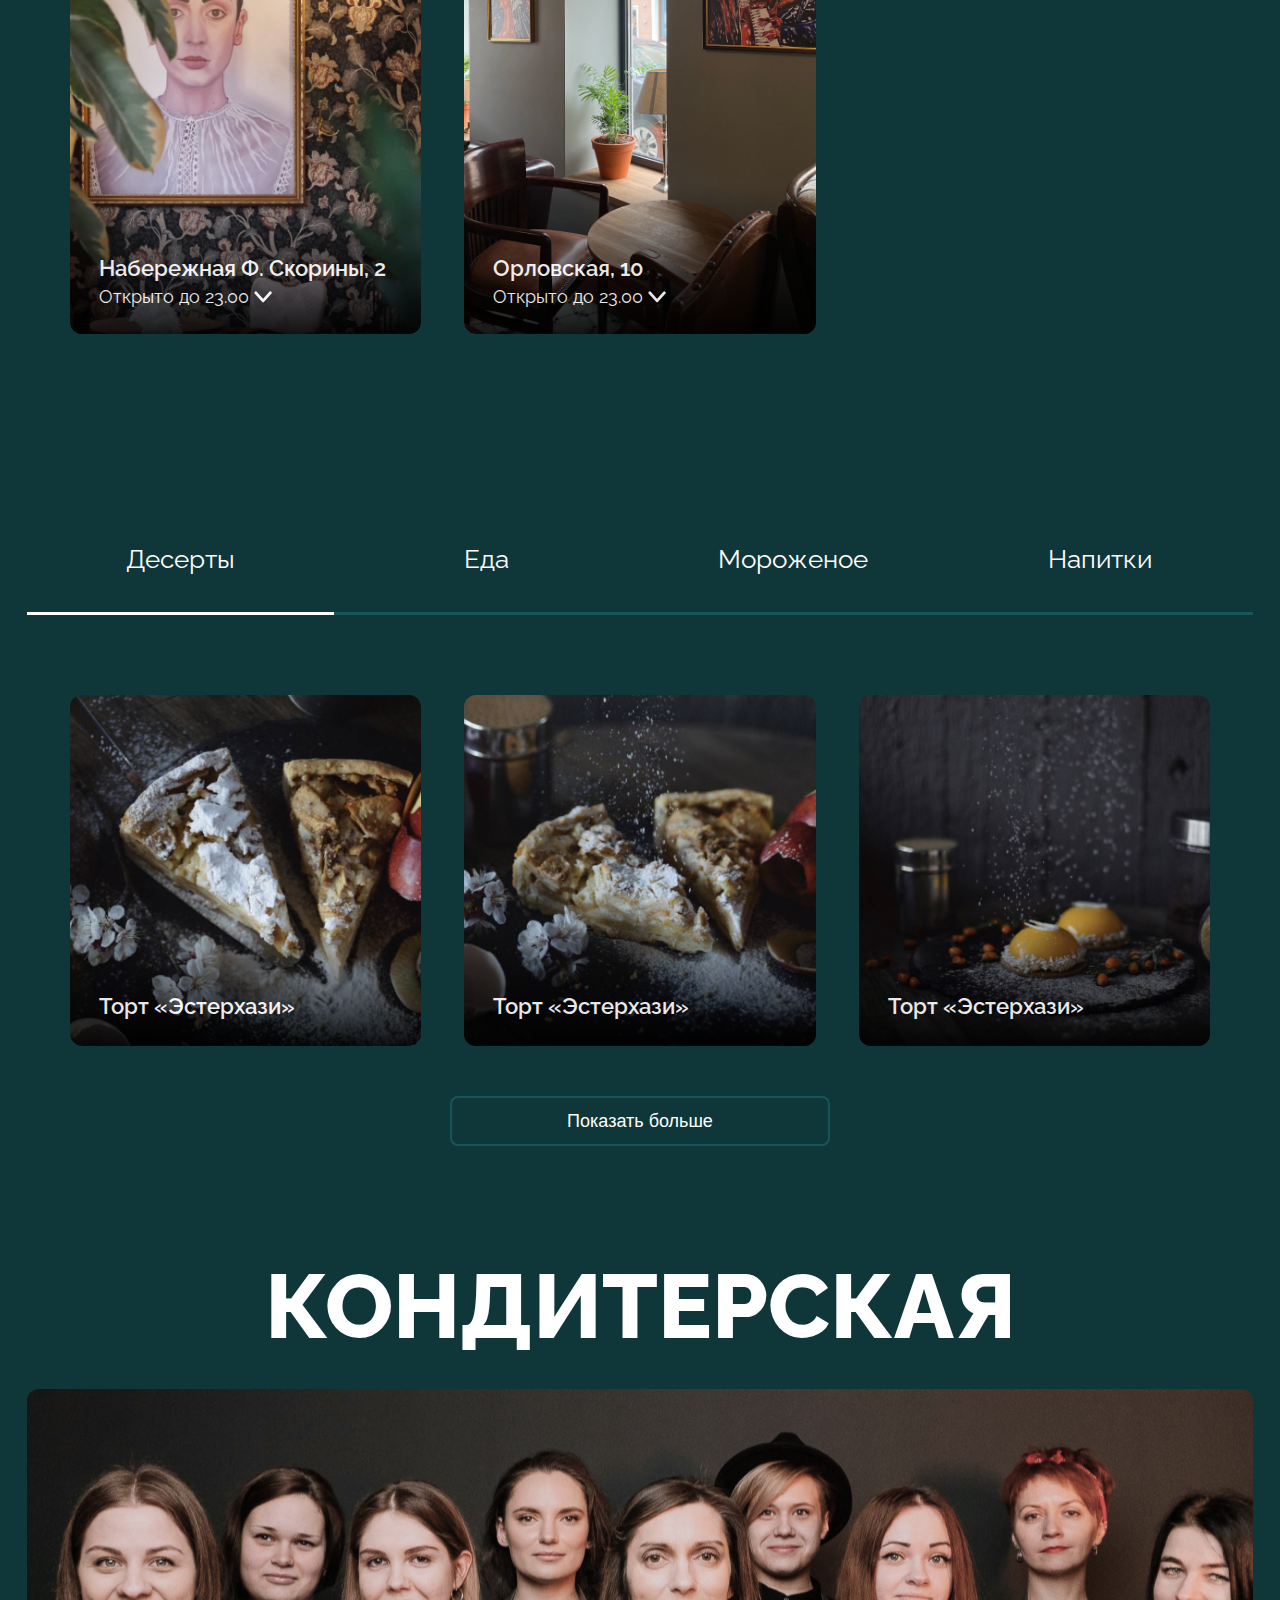
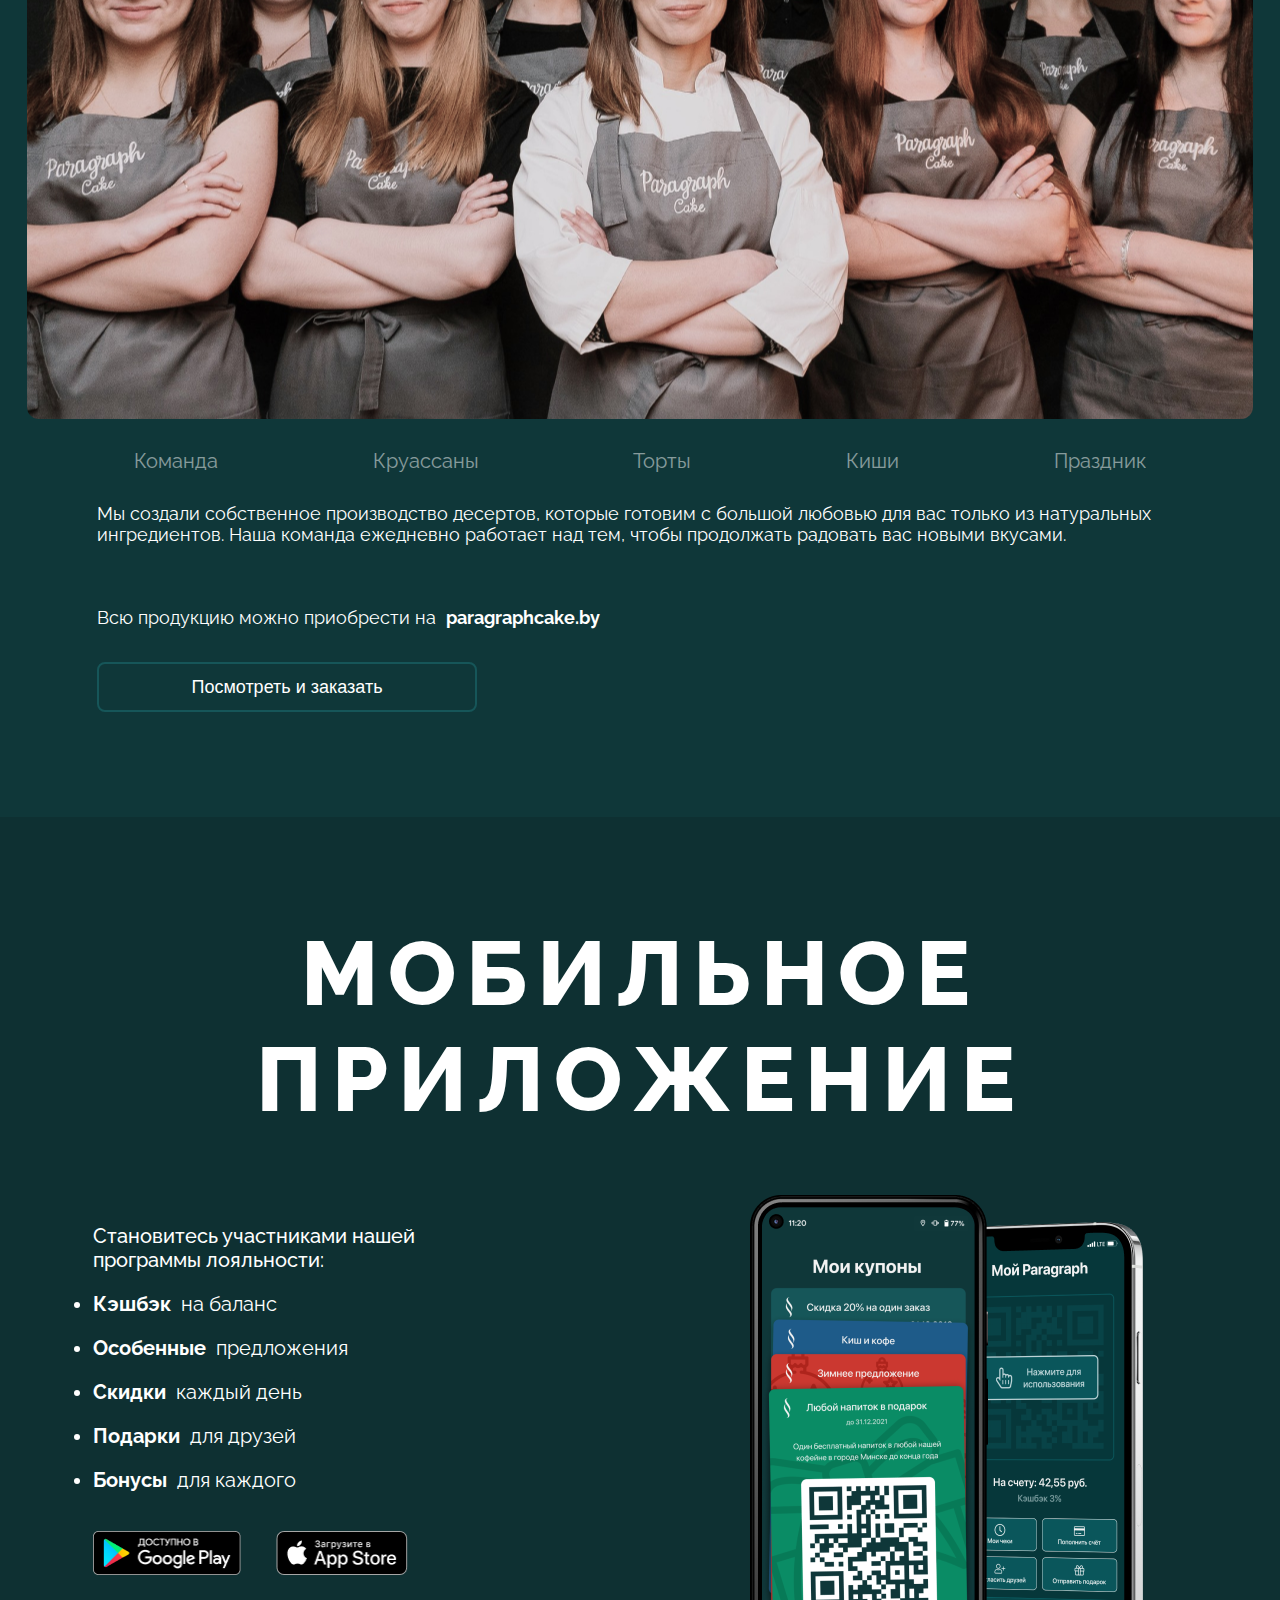
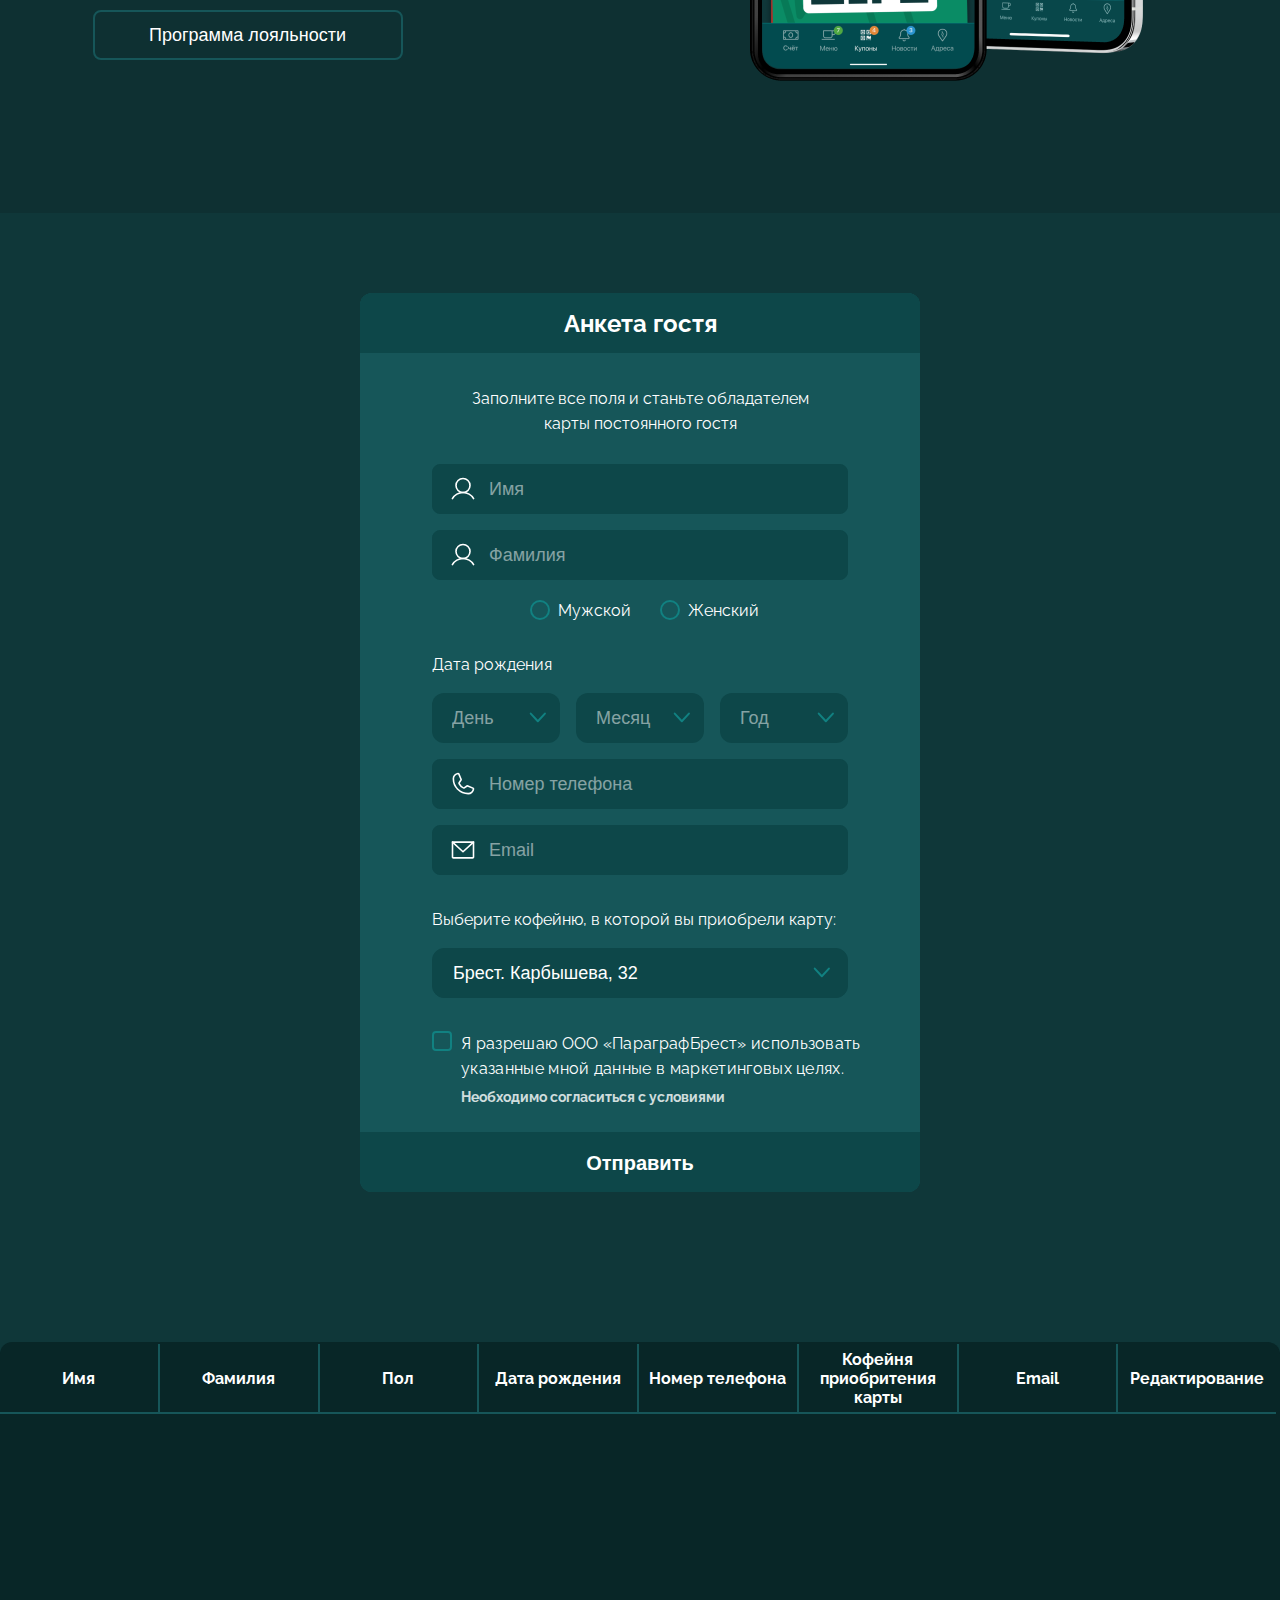
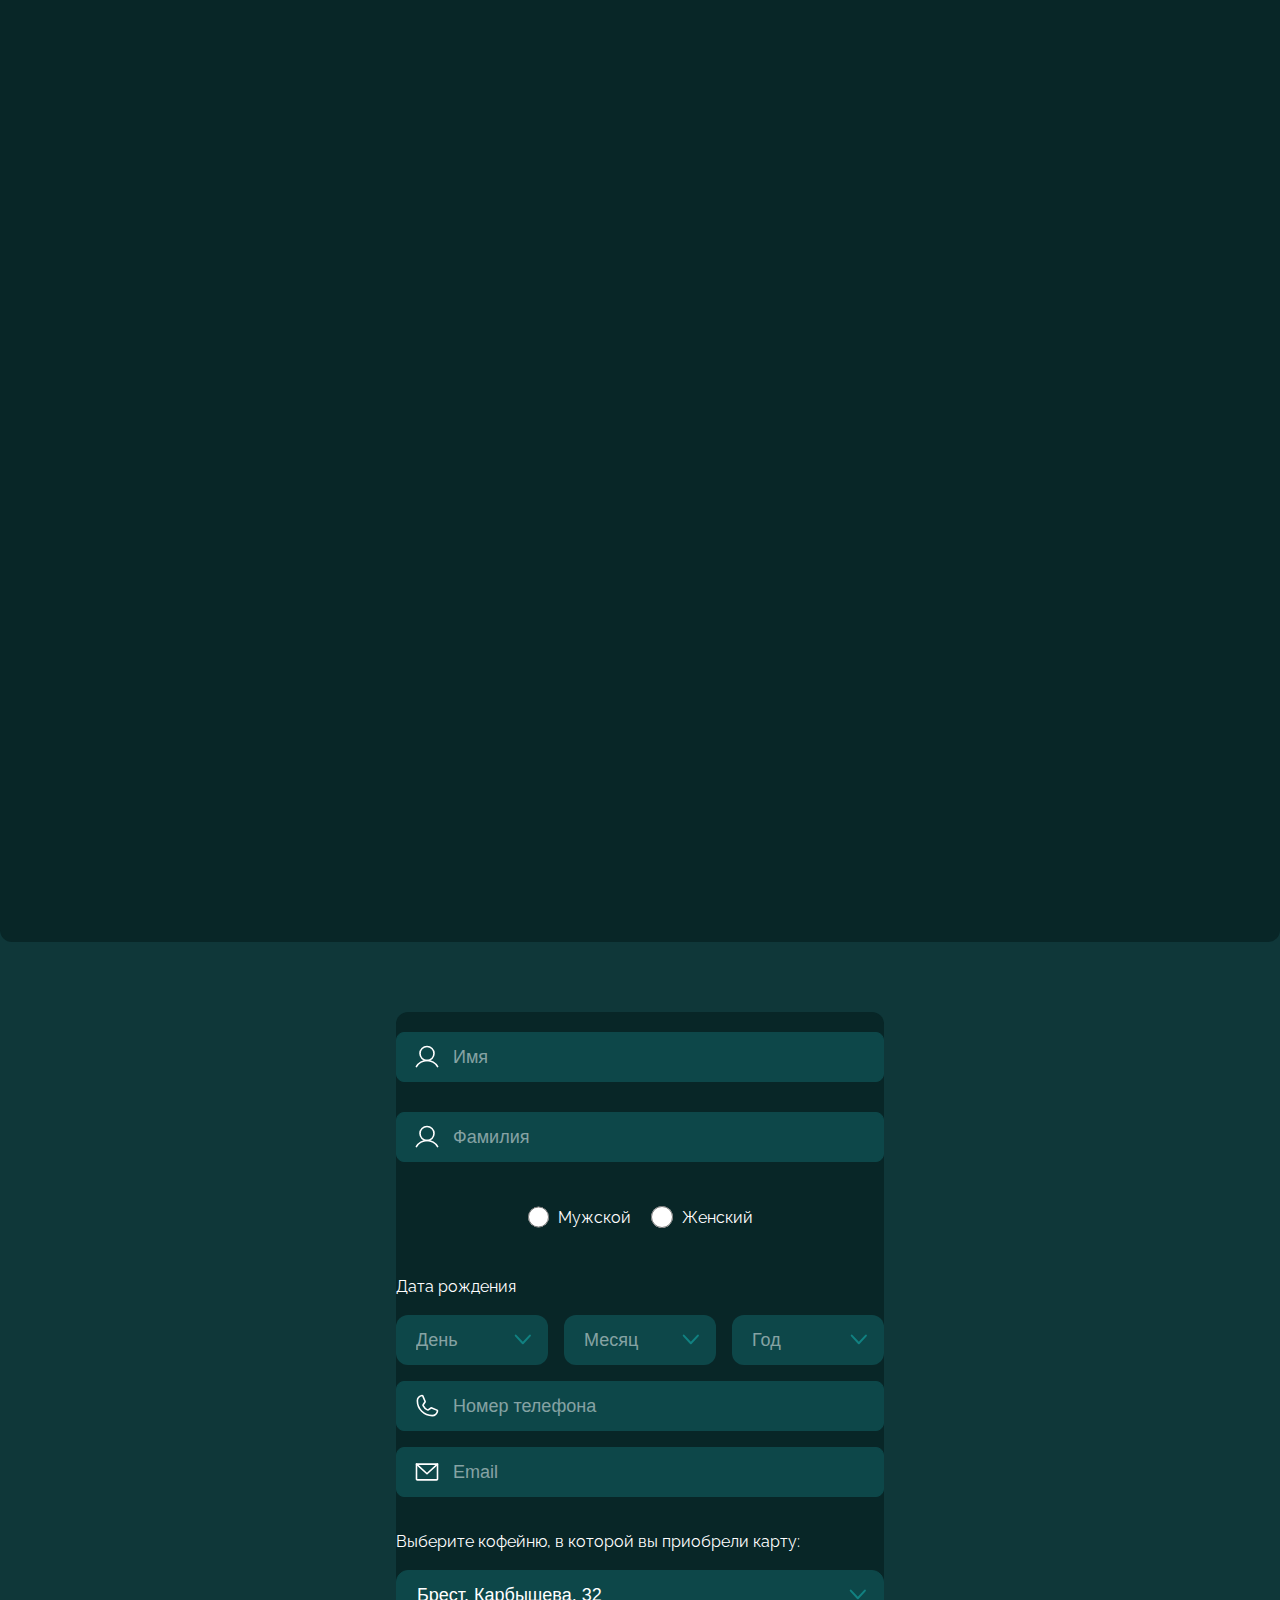
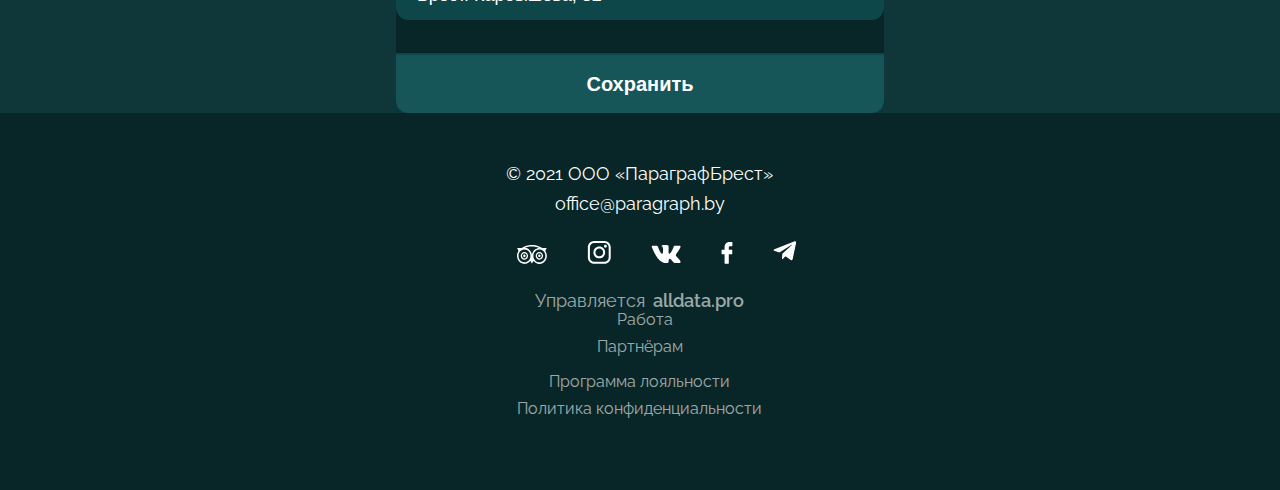
==== commit 86deb967: "fix" ====
--- a/index.html
+++ b/index.html
@@ -557,6 +557,8 @@
               <select type="datetime" id="year" name="date_year">
                 <option value="year">Год</option>
                 <option value="1998">1998</option>
+              <option value="2022">2022</option>
+
               </select>
             </div>
           </div>
@@ -600,7 +602,7 @@
       </table>
     </section>
     <section class="edit_modal">
-      <form onsubmit="editUser()" >
+      <form onsubmit="getData();return false" >
         <div class="form_fields_edit">
           <div class="user_tags">
             <input class="username_edit" autocomplete="off" id="name" type="text" placeholder="Имя">
@@ -608,9 +610,9 @@
           </div>
           <div class="radio_buttons">
             <input type="radio"  name="sex" value="male" class="radio_edit" id="male">
-              <label class="maleRadio" for="male">Мужской</label>
+              <label class="maleRadio" >Мужской</label>
             <input type="radio" class="radio_edit" name="sex" value="female" id="female">
-            <label class="femaleRadio" for="female">Женский</label>
+            <label class="femaleRadio">Женский</label>
             </div>
         <h2 class="birth_day_title_edit">Дата рождения</h2>
         <div class="birth_date_edit">
@@ -630,6 +632,7 @@
             <select type="datetime" id="year" name="date_year" class="year_input_edit">
               <option value="year">Год</option>
               <option value="1998">1998</option>
+              <option value="2022">2022</option>
             </select>
           </div>
         </div>
@@ -640,11 +643,13 @@
         <div class="select_coffee_bar">
           <h3>Выберите кофейню, в которой вы приобрели карту:</h3>
           
-          <select class="place"  type="text" placeholder="Брест. Карбышева, 32">
+          <select class="place_edit"  type="text" placeholder="Брест. Карбышева, 32">
             <option value="Карбышева">Брест. Карбышева, 32</option>
+            <option value="Орловская">Брест.Орловская</option>
+            <option value="Советская">Брест. Советская</option>
           </select>
         </div>
-        <button class="save_edits_button" id="button_send" type="submit">Отправить</button>
+        <button class="save_edits_button" id="button_send" type="submit">Сохранить</button>
         </form>
     </section>
     <footer class="footer">
--- a/style.css
+++ b/style.css
@@ -1454,6 +1454,24 @@
   border-top: 2px solid #0d4749;
 }
 
+.place_edit {
+  margin: 16px 0 33px;
+  padding: 11px 12px 11px 20px;
+  width: 100%;
+  color: #fff;
+  outline: none;
+  max-width: 488px;
+  height: 50px;
+  font-size: 18px;
+  max-height: 100%;
+  border-radius: 12px;
+  background-color: #0d4749;
+  border: 1px solid #0d4749;
+  background-image: url("./angle-down.svg");
+  appearance: none;
+  background-position: right 16.5px top 50%;
+  background-repeat: no-repeat;
+}
 @media screen and (max-width: 1280px) {
   .header {
     width: 100%;
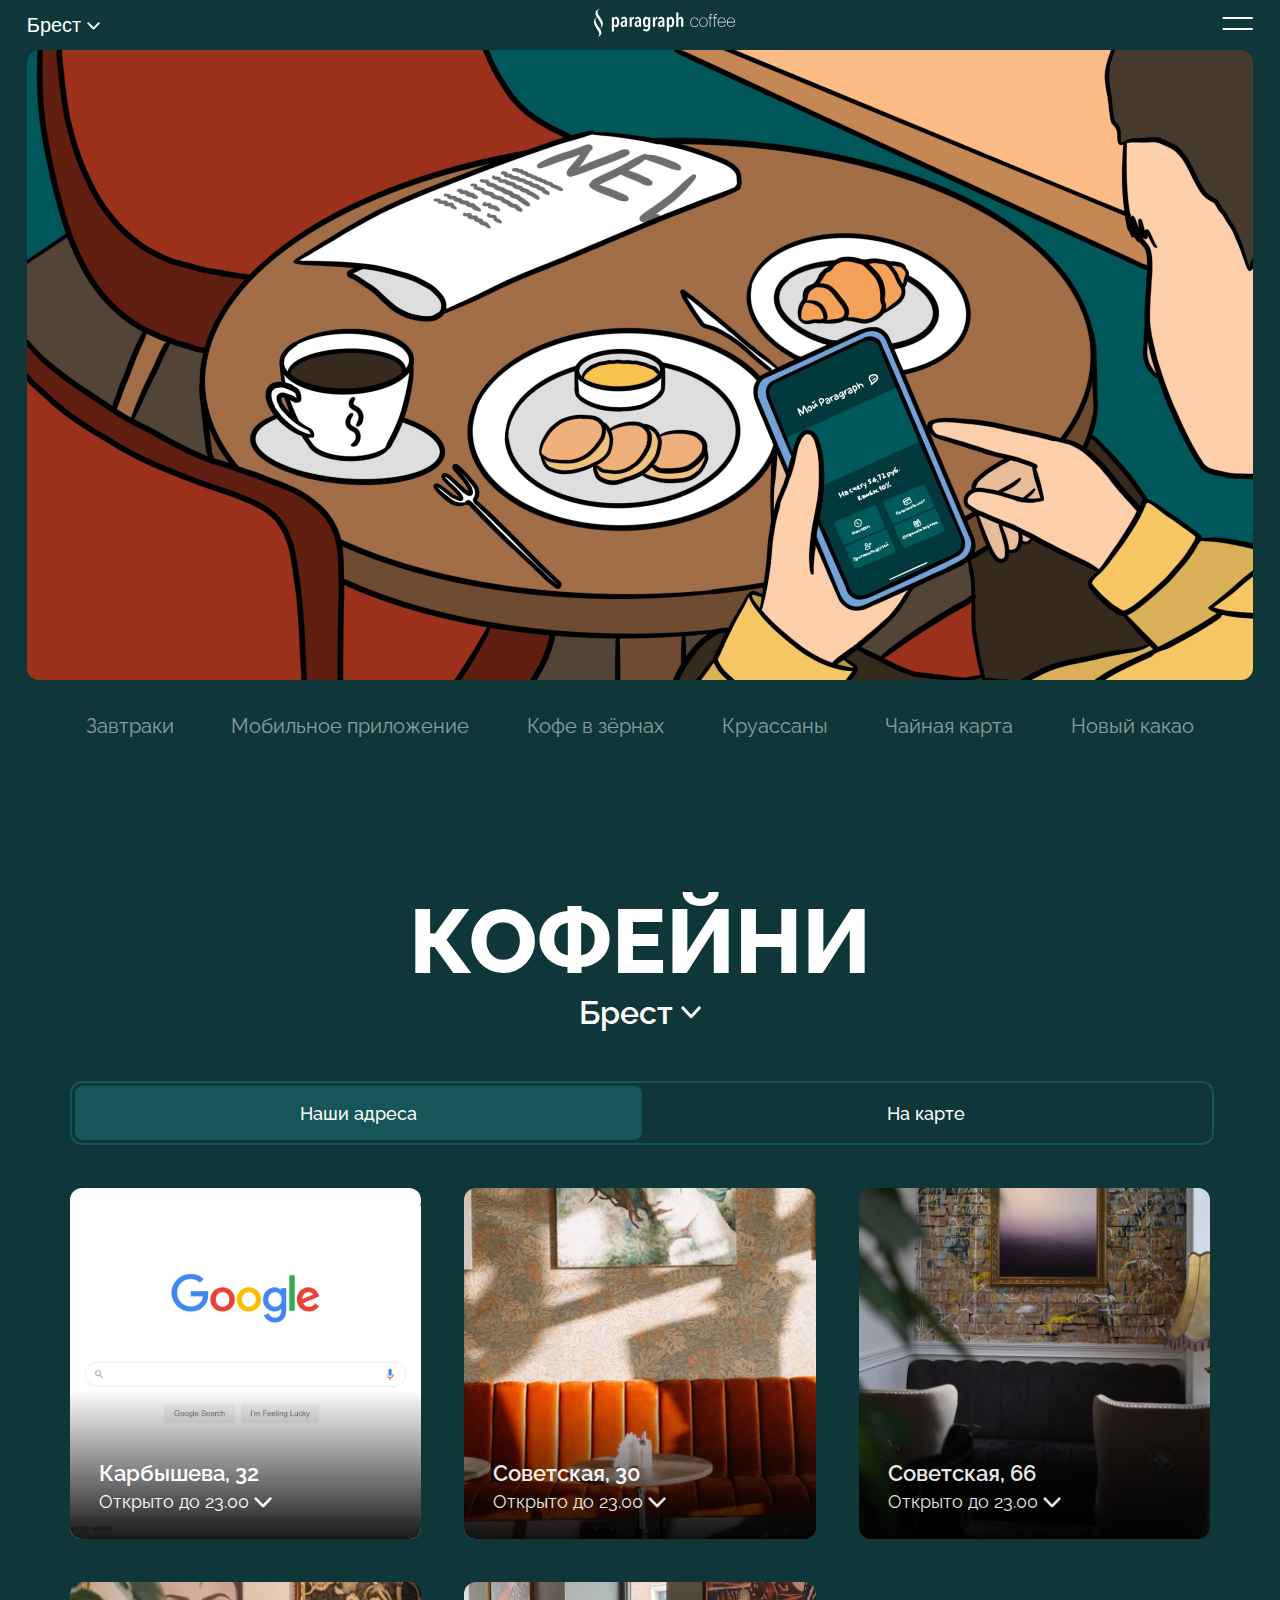
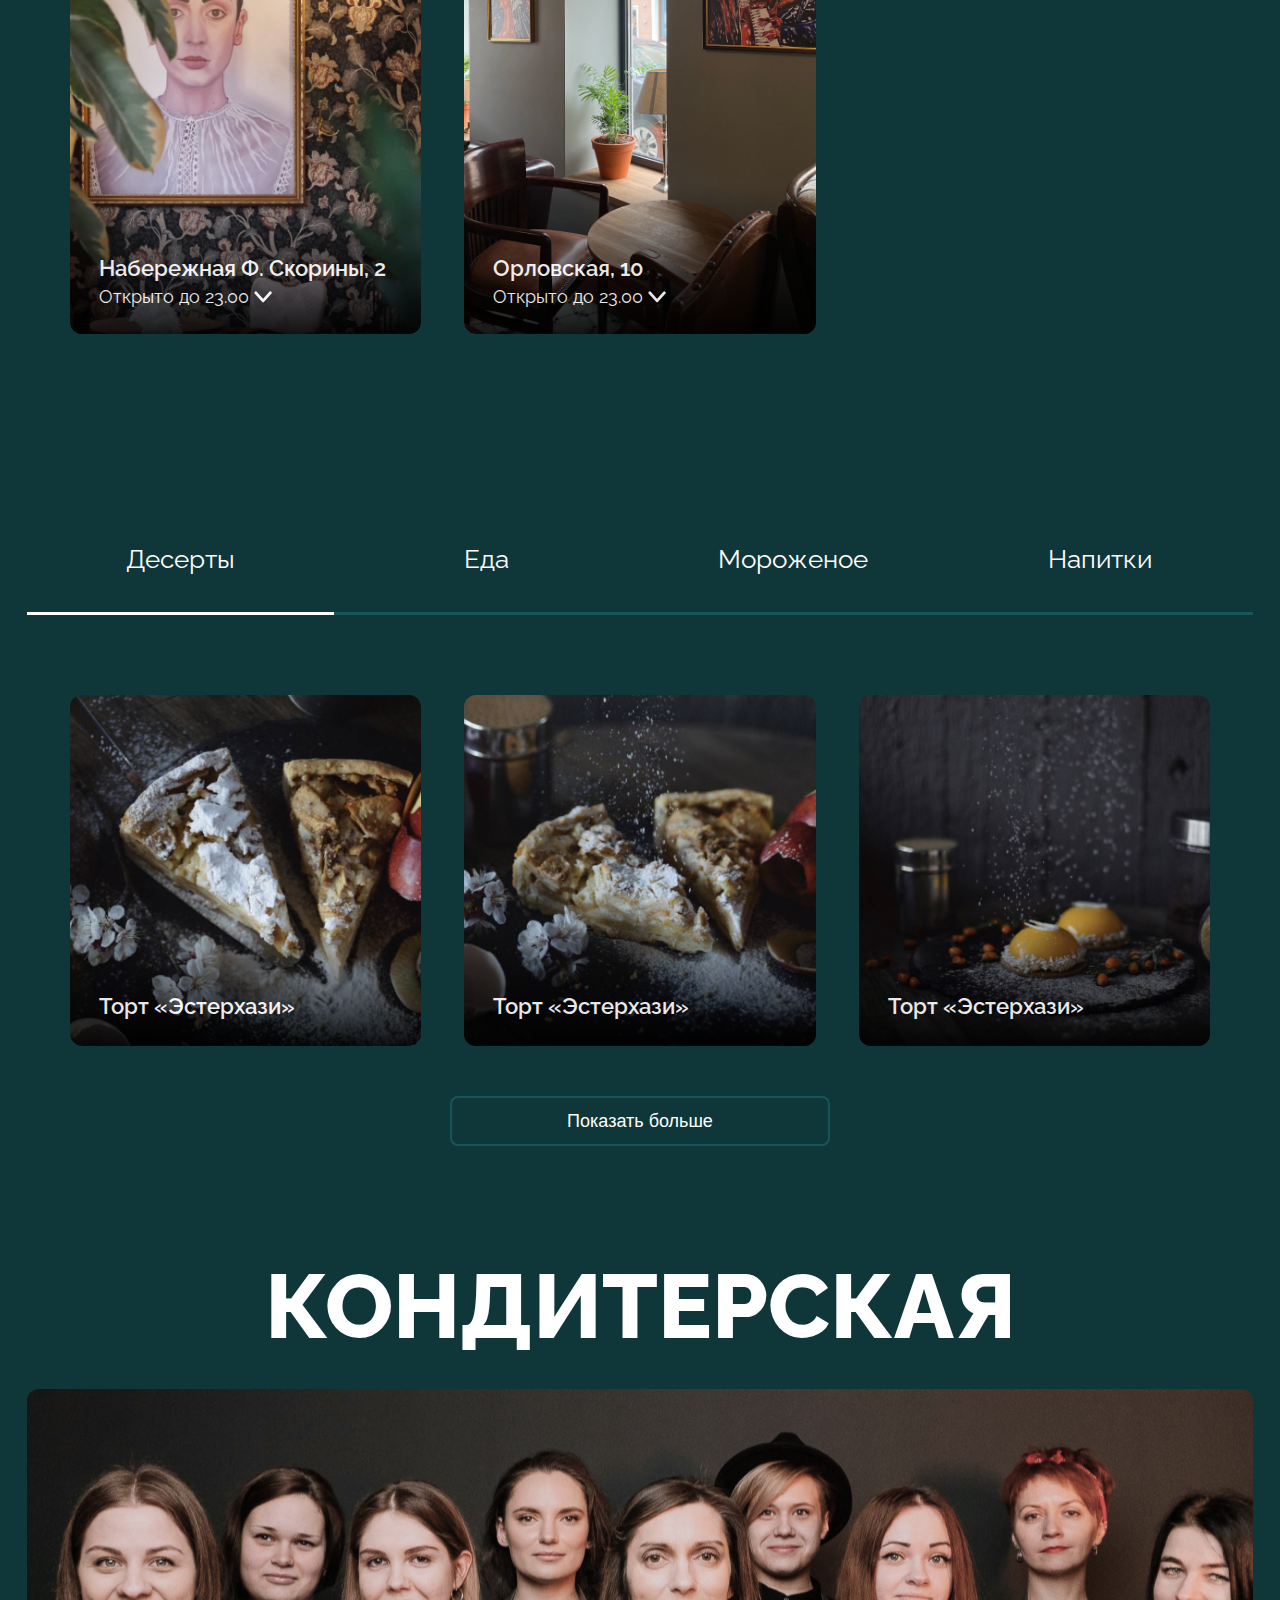
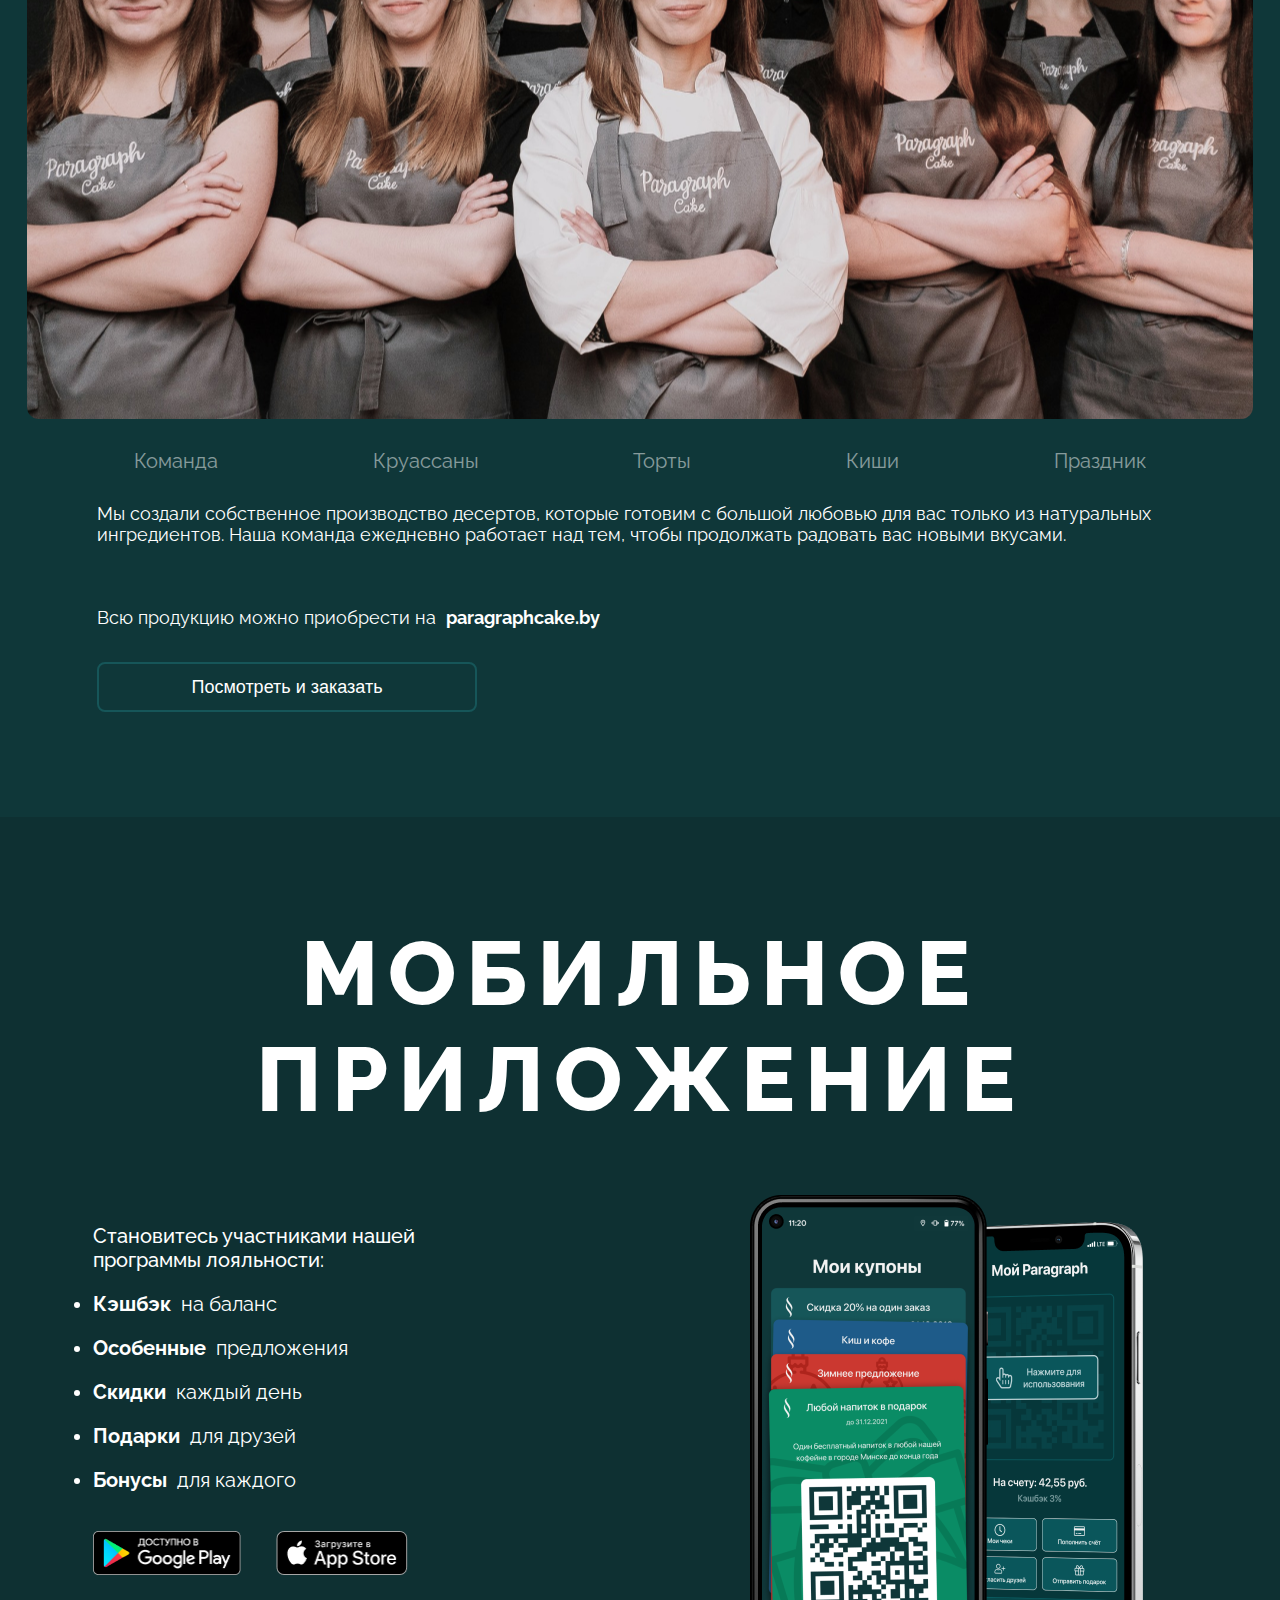
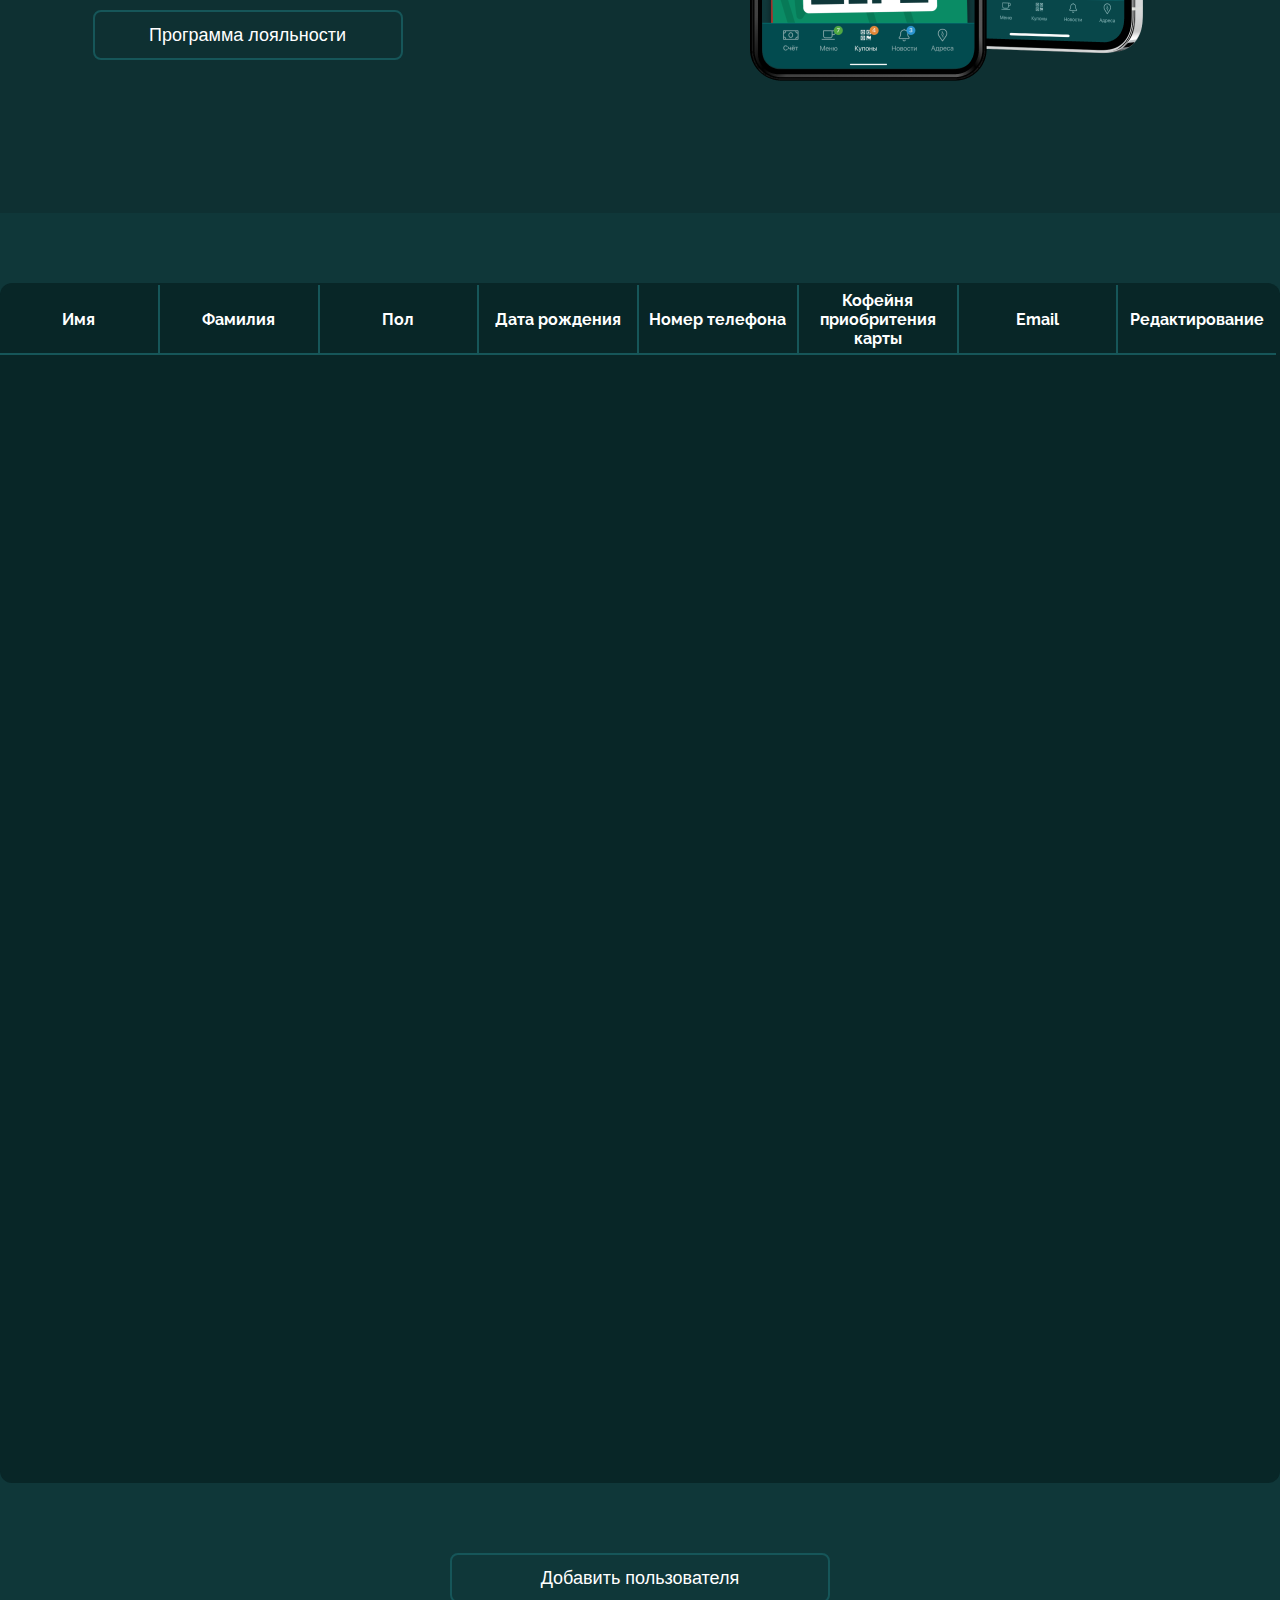
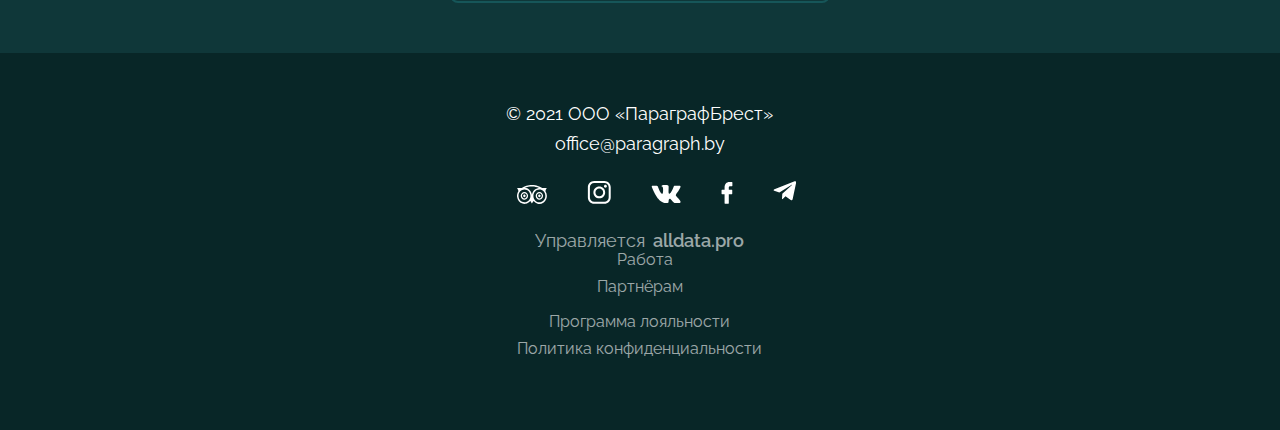
==== commit 9db33c72: "paragraph test done" ====
--- a/index.html
+++ b/index.html
@@ -108,6 +108,8 @@
           </div>
         </div>
 </section>
+<div  id="form_create_shadow" class="form_create_shadow_off" ></div>
+
     <section class="our_adress_and_food first_block">
       <a class="adress-filter" href="#">
         <div class="our_adress_links">
@@ -190,6 +192,7 @@
         </div>
      
     </section>
+
     <section class="paragraph_food" id="breakfast_section">
       <nav class="food_nav_bar">
         <div data-filter="desert_filter" class="deserts">Десерты</div>
@@ -522,23 +525,23 @@
             <button class="thxButton"  type="submit">Спасибо</button>
             </section>
             <section class="form_block">
-      <div class="form_container">
-        <div class="form_head">
-          <h2>Анкета гостя</h2>
-        </div>
-        <h3>Заполните все поля и станьте обладателем карты постоянного гостя</h3>
-        <form  onsubmit="getData();return false">
-          <div class="form_fields">
-            <div class="user_tags">
-              <input class="username" autocomplete="off" id="name" type="text" placeholder="Имя">
+              <div id="form_add_user"  class="form_container form_container_off">
+                <div class="form_head">
+                  <h2>Анкета гостя</h2>
+                </div>
+                <h3>Заполните все поля и станьте обладателем карты постоянного гостя</h3>
+                <form  onsubmit="getData();return false">
+                  <div class="form_fields">
+                    <div class="user_tags">
+                      <input class="username" autocomplete="off" id="name" type="text" placeholder="Имя">
               <input class="lastName" autocomplete="off" id="lastname" type="text" placeholder="Фамилия">
             </div>
-          <div class="radio_buttons">
+            <div class="radio_buttons">
           <input type="radio"  name="sex" value="male" class="radioButton" id="male">
             <label class="maleRadio" for="male">Мужской</label>
           <input type="radio" class="radioButton" name="sex" value="female" id="female">
           <label class="femaleRadio" for="female">Женский</label>
-          </div>
+        </div>
           <h2 class="birth_day_title">Дата рождения</h2>
           <div class="birth_date">
             <div class="birth_day">
@@ -554,11 +557,11 @@
               </select>
             </div>
             <div class="birth_year">
-              <select type="datetime" id="year" name="date_year">
+              <select type="datetime" id="year" name="date_year" class="year_input">
                 <option value="year">Год</option>
                 <option value="1998">1998</option>
-              <option value="2022">2022</option>
-
+                <option value="2022">2022</option>
+                
               </select>
             </div>
           </div>
@@ -571,23 +574,22 @@
             
             <select class="place"  type="text" placeholder="Брест. Карбышева, 32">
               <option value="Карбышева">Брест. Карбышева, 32</option>
-            <option value="Орловская">Брест.Орловская</option>
-            <option value="Советская">Брест. Советская</option>
-
+              <option value="Орловская">Брест.Орловская</option>
+              <option value="Советская">Брест. Советская</option>
             </select>
-          </div>
-          <div class="permission_container">
-            <input class="rules_checkbox" id="request" type="checkbox" onchange="checkForRules()">
-            <label class="custom_checkbox" for="request">Я разрешаю ООО «ПараграфБрест» использовать указанные мной данные в маркетинговых целях.</label>
-          </div>
-          <h3 class="terms">Необходимо согласиться с условиями</h3>
-        </div>
-          <button class="disableButton" id="button_send" type="submit">Отправить</button>
-          </form>
-      </div>
-    </section>
-    <section class="table_of_users">
-      <table class="users_table" border="0">
+        </div>
+        <div class="permission_container">
+          <input class="rules_checkbox" id="request" type="checkbox" onchange="checkForRules()">
+          <label class="custom_checkbox" for="request">Я разрешаю ООО «ПараграфБрест» использовать указанные мной данные в маркетинговых целях.</label>
+        </div>
+        <h3 class="terms">Необходимо согласиться с условиями</h3>
+      </div>
+      <button class="disableButton" id="button_send" type="submit">Отправить</button>
+    </form>
+  </div>
+</section>
+<section class="table_of_users">
+  <table class="users_table" border="0">
         <tr class="table_of_users_head">
           <th>Имя</th>
           <th>Фамилия</th>
@@ -601,7 +603,8 @@
     
       </table>
     </section>
-    <section class="edit_modal">
+    <button class="button_style add_user_button">Добавить пользователя</button>
+    <section id="edit_form" class="edit_modal_off">
       <form onsubmit="getData();return false" >
         <div class="form_fields_edit">
           <div class="user_tags">
--- a/style.css
+++ b/style.css
@@ -639,15 +639,6 @@
 .mobile_app_image {
   max-width: 393px;
 }
-.form_block {
-  position: relative;
-  padding: 80px 0 80px 0;
-  display: flex;
-  margin: 0 auto;
-  width: 100%;
-  max-width: 560px;
-  background-color: #0f3739;
-}
 
 .form_head {
   justify-items: center;
@@ -935,6 +926,7 @@
   background-color: #165659;
   color: #fff;
   font-size: 20px;
+  margin: 10px 0 0 0;
   font-weight: 600;
   border: none;
   border-top: 2px solid #0d4749;
@@ -949,6 +941,7 @@
   font-size: 20px;
   font-weight: 600;
   border: none;
+  margin: 10px 0 0 0;
   border-top: 2px solid #0d4749;
 }
 .submit_button:hover {
@@ -1347,15 +1340,17 @@
 }
 .form_fields_edit {
   box-sizing: border-box;
-  /* padding: 0 36px; */
-  display: flex;
+  position: fixed;
+  transform: translate(-50%, -50%);
+  left: 50%;
+  display: flex;
+  align-items: center;
   flex-direction: column;
   justify-content: center;
   width: 100%;
   background-color: #082627;
   border-radius: 12px;
-  max-width: 488px;
-  margin: 0 auto;
+  max-width: 560px;
 }
 
 .form_fields_edit input::-webkit-input-placeholder {
@@ -1364,15 +1359,16 @@
 .form_fields_edit input {
   box-sizing: border-box;
   padding: 11px 12px 11px 56px;
-  width: 100%;
-  color: #fff;
-  max-width: 488px;
+  width: 488px;
+  color: #fff;
+  justify-content: center;
   height: 50px;
   font-size: 18px;
   border-radius: 8px;
   outline: none;
   background-color: #0d4749;
   border: 1px solid #0d4749;
+  display: flex;
 }
 .username_edit {
   background-image: url("./User.svg");
@@ -1472,6 +1468,46 @@
   background-position: right 16.5px top 50%;
   background-repeat: no-repeat;
 }
+.add_user_button {
+  margin: 0 auto 50px;
+}
+.form_container_off {
+  display: none;
+}
+.form_container_on {
+  position: fixed;
+  z-index: 5;
+  top: 50%;
+  left: 50%;
+  transform: translate(-50%, -50%);
+}
+.form_create_shadow_off {
+  position: fixed;
+  width: 0;
+}
+.form_create_shadow_on {
+  cursor: pointer;
+  background: black;
+  content: "";
+  width: 100%;
+  opacity: 80%;
+  top: 0;
+  height: 100%;
+  position: fixed;
+  z-index: 4;
+}
+.edit_modal_off {
+  display: none;
+  position: fixed;
+}
+.edit_modal_on {
+  position: fixed;
+  transform: translate(-50%, -50%);
+  top: 50%;
+  left: 50%;
+  width: 100%;
+  z-index: 5;
+}
 @media screen and (max-width: 1280px) {
   .header {
     width: 100%;
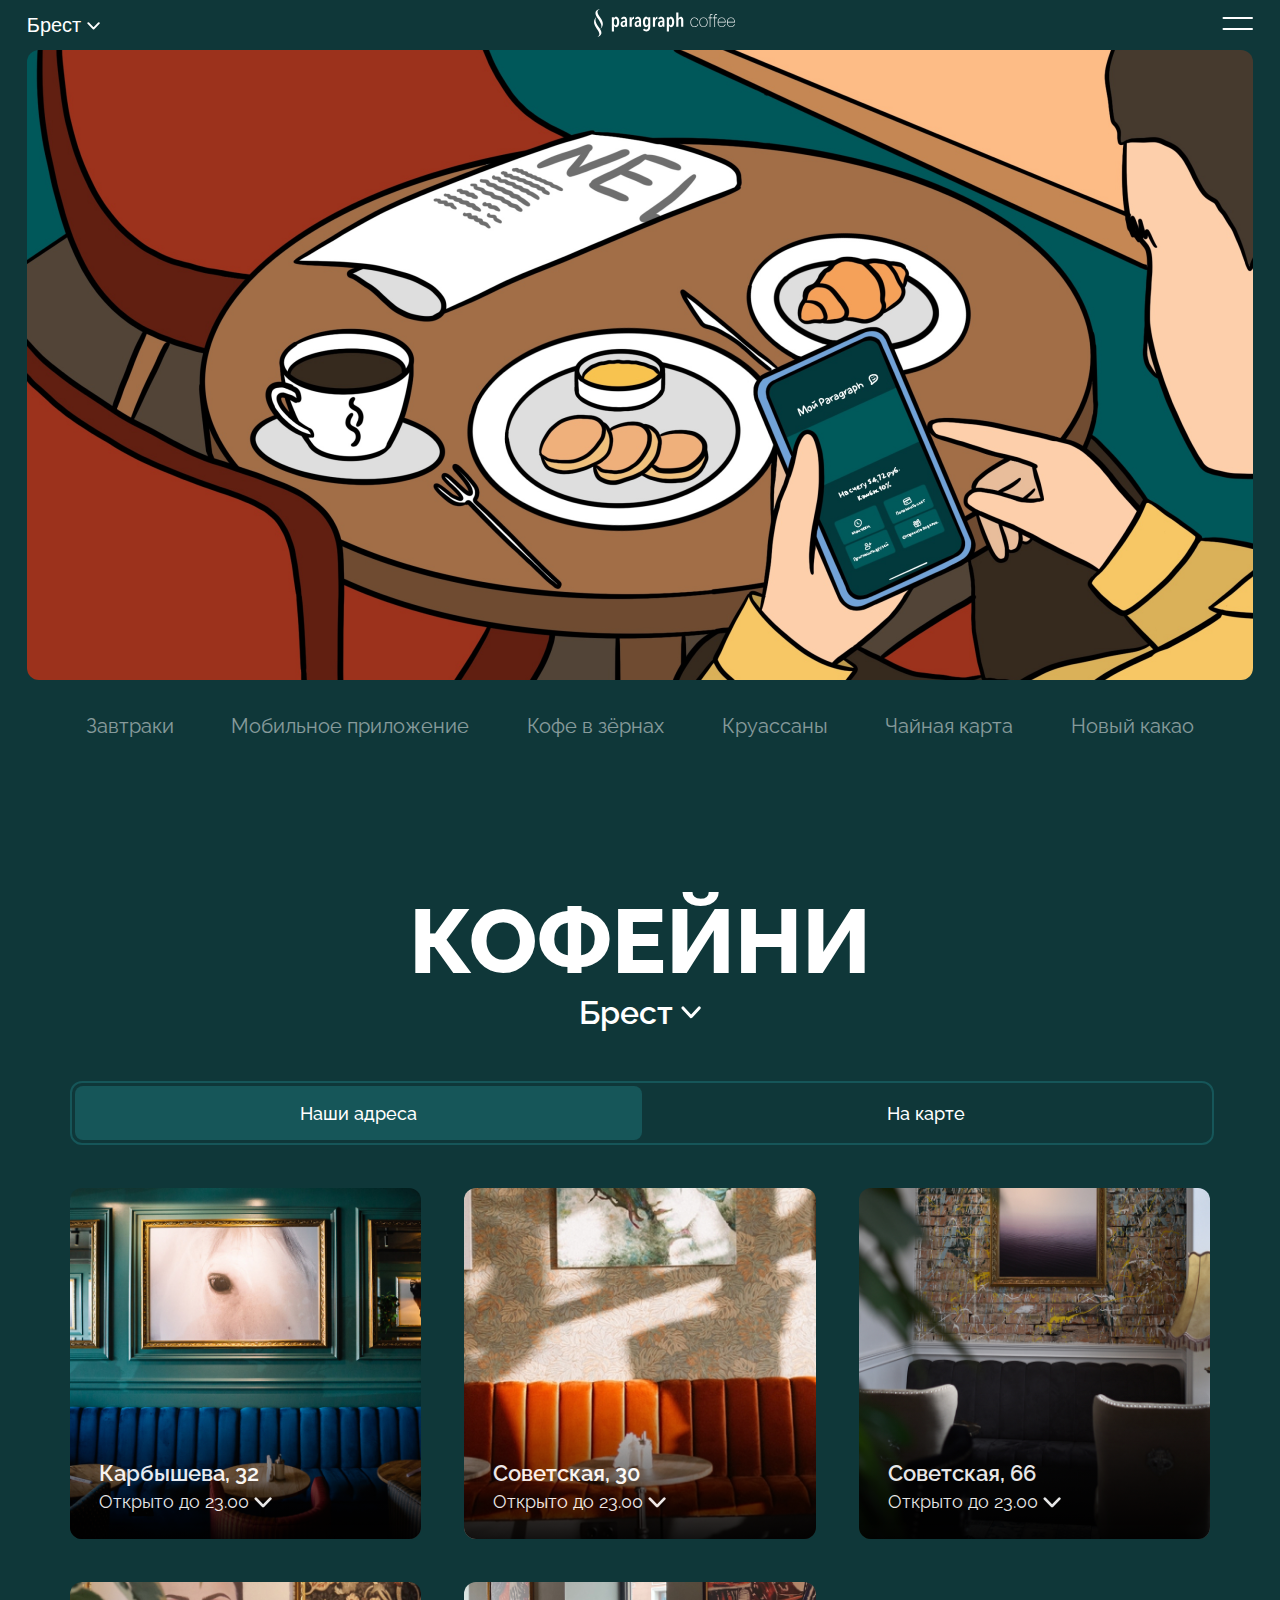
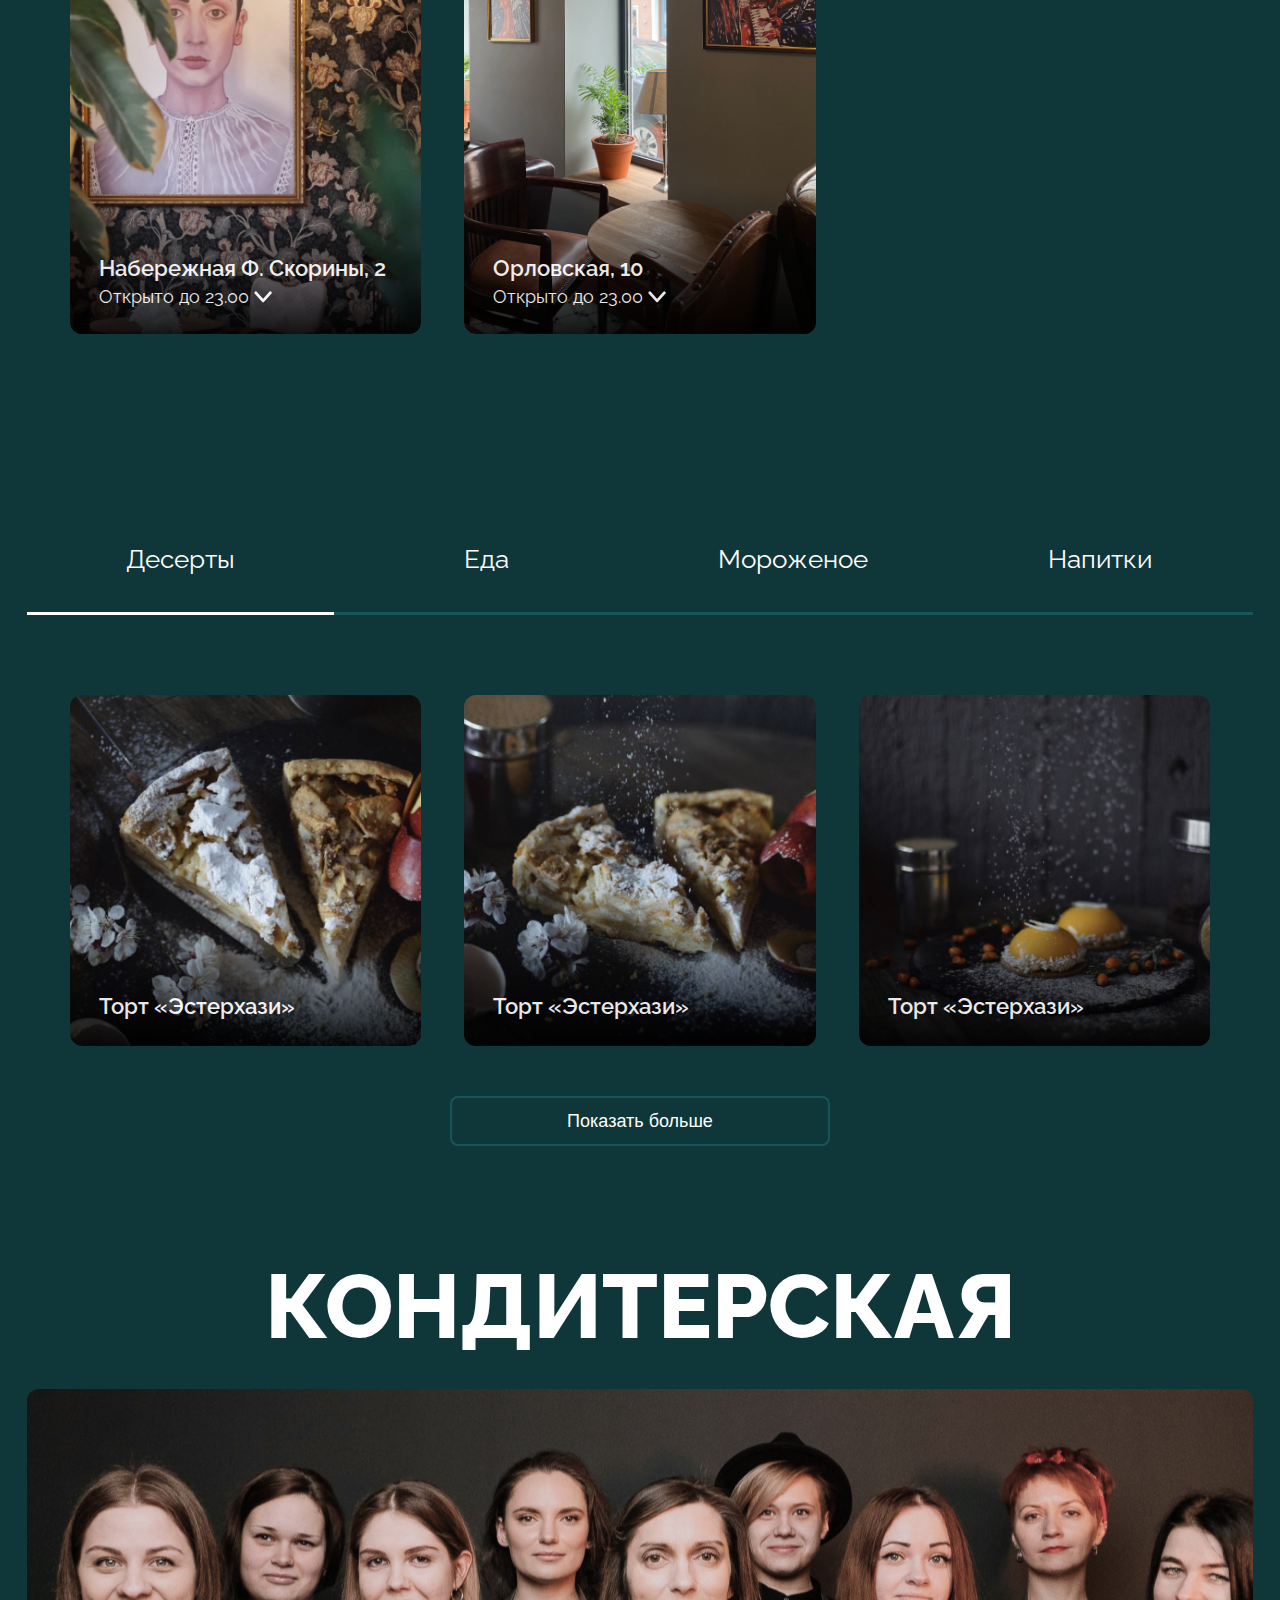
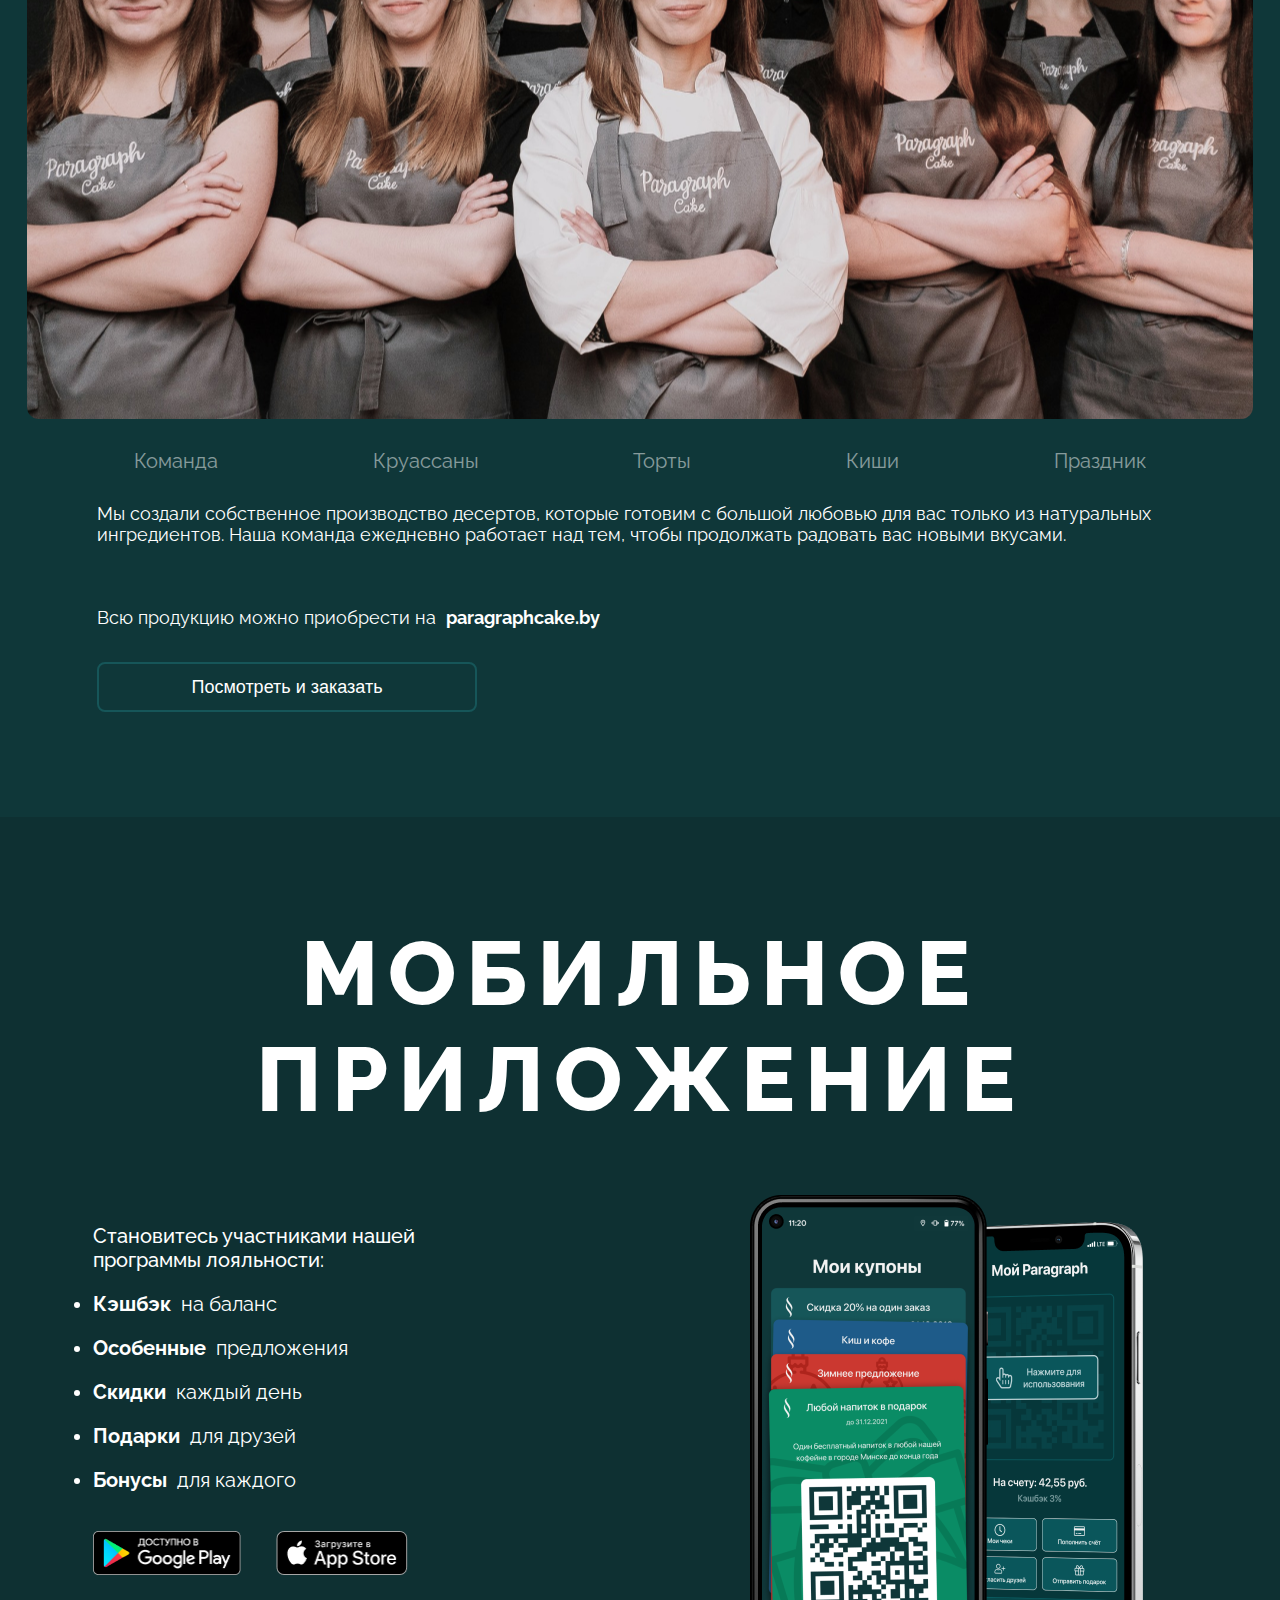
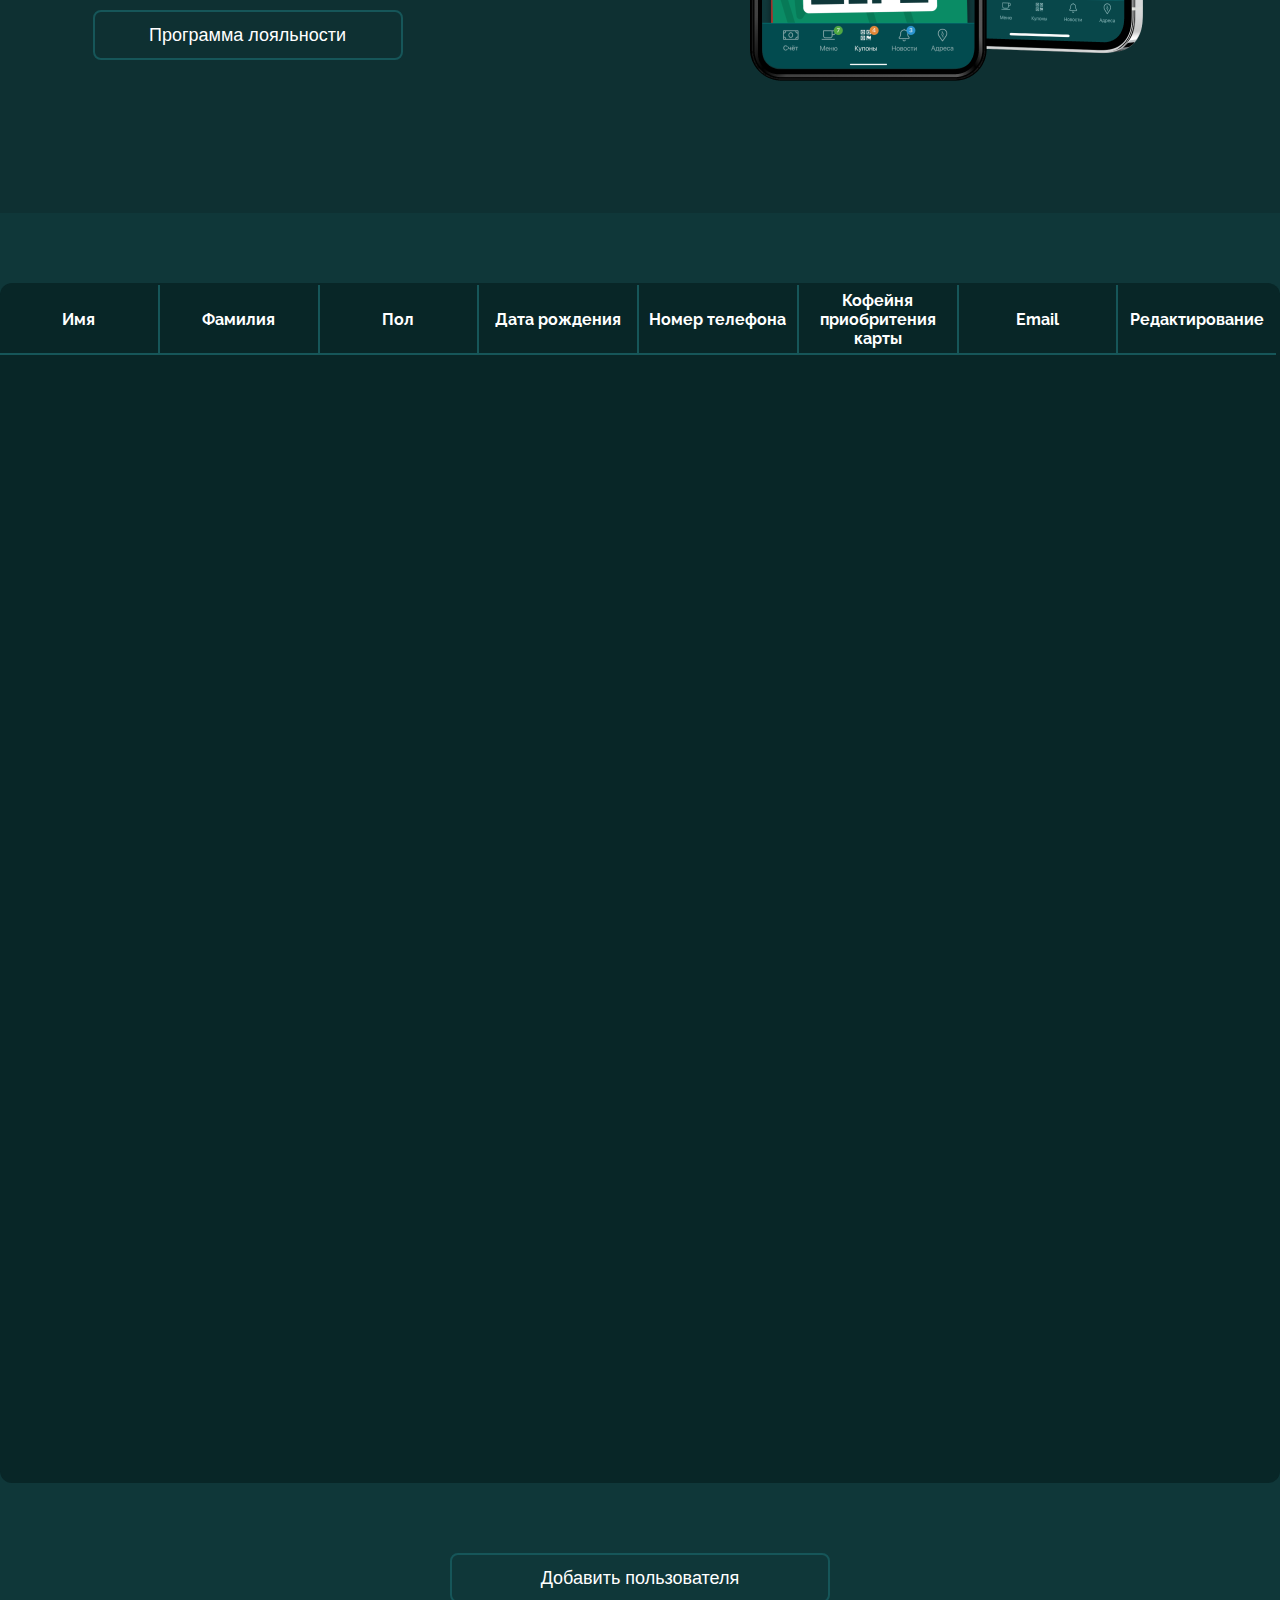
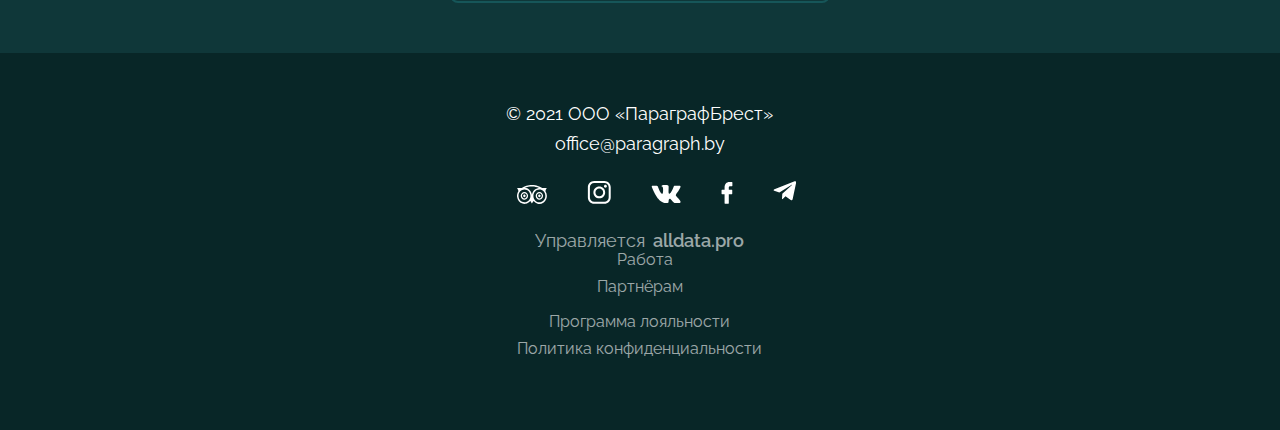
==== commit abdcea11: "fix parag" ====
--- a/index.html
+++ b/index.html
@@ -32,7 +32,7 @@
                 <img src="./main_img/Logo.svg" alt="/Logo.svg not found" />
               </div>
             <button onclick="openNav()" class="openbtn" href="#"><img class="openbtn_image" 
-              data-change-img="burger-image" src="./Burger.svg" alt=""> </button>
+              data-change-img="burger-image" src="./img/Burger.svg" alt=""> </button>
           </div>
         </div>
 
@@ -41,7 +41,7 @@
           <span onclick="closeNav()" id="shadow_side_bar" class="shadow_side_bar_off"></span>
           <div  id="mySidebar"  class="sidebarOff">
             <a href="javascript:void(0)" class="closebtn" onClick="closeNav()">
-         <img  class="close_side_bar" src="./Times.svg" alt="Times.svg not found"></a>
+         <img  class="close_side_bar" src="./img/Times.svg" alt="Times.svg not found"></a>
          <a href="#promotion">Акции</a>
          <a href="#coffe_place">Кофейни</a>
          <a href="#breakfast_section" >Меню</a>
@@ -50,7 +50,7 @@
          <a href="#mobile_app_section">Приложение</a>
          <a href="#contacts">Контакты</a>
          <a href="./guest_card_page/guest_card.html"> 
-           <img class="guest_card" src="./EnvelopeSimple.png" alt="EnvelopeSimple not found"> Карта гостя</a>
+           <img class="guest_card" src="./img/GuestCard.svg" alt="GuestCard not found"> Карта гостя</a>
            <div class="social_media_icons">
            <img src="./social_media/Tripadviser.svg" alt="Tripadviser.svg not found">
            <img src="./social_media/Inst.svg" alt="inst.svg not found">
@@ -76,7 +76,7 @@
           <div id="mob_ver_title" class="mob_ver">Мобильное приложение</div>
         </nav>
       </div>
-      <img src="./1078051.png" alt="1078051 not found" href="#" class="go_to_top"/>
+      <img src="./img/1078051.png" alt="1078051 not found" href="#" class="go_to_top"/>
     </section>
         </header>
     <section id="coffe_place" class="coffe_bar">
@@ -96,7 +96,7 @@
   <div  class="food_window_off" id="model_window">
     <img class="modal_food_image" src="" alt="">
     <div class="modal_info">
-      <img class="close_form_button" onclick="close_model_food()" src="./TimesForm.svg" alt="TimesForm not found">
+      <img class="close_form_button" onclick="close_model_food()" src="./img/TimesForm.svg" alt="TimesForm not found">
       <h2 id="modal_title"></h2>
       <h3 id="food_weight">90г / <span. class="food_cost">4.55р.</span>
         <h3 class="modal_upper_block">Бисквит дакуаз, кокосовое пралине, малиновое 
@@ -123,7 +123,7 @@
             />
           </div>
         </div>
-        <img src="./Google_Homepage.svg.png" alt="/image 1.jpg not found" />
+        <img src="./img/image 1.jpg" alt="/image 1.jpg not found" />
       </a>
       <a class="adress-filter" href="#">
         <div class="our_adress_links">
@@ -138,7 +138,7 @@
           </div>
         </div>
         <img
-          src="./83178823_821878324945683_4128994838076324542_n 1.jpg"
+          src="./img/83178823_821878324945683_4128994838076324542_n 1.jpg"
           alt="not found"
       /></a>
       <a class="adress-filter" href="#">
@@ -153,7 +153,7 @@
             />
           </div>
         </div>
-        <img src="./IMG_0026 1.jpg" alt="/IMG_0026 1.jpg not found"
+        <img src="./img/IMG_0026 1.jpg" alt="/IMG_0026 1.jpg not found"
       /></a>
       <a class="adress-filter" href="#">
         <div class="our_adress_links">
@@ -168,8 +168,8 @@
           </div>
         </div>
         <img
-          src="./3B8EC3B2-03B0-440E-9415-2D907C620837-14409-0000032E3E145857 1.jpg"
-          alt="./3B8EC3B2-03B0-440E-9415-2D907C620837-14409-0000032E3E145857 1.jpg not found"
+          src="./img/3B8EC3B2-03B0-440E-9415-2D907C620837-14409-0000032E3E145857 1.jpg"
+          alt="./img/3B8EC3B2-03B0-440E-9415-2D907C620837-14409-0000032E3E145857 1.jpg not found"
       /></a>
       <a class="adress-filter" href="#">
         <div class="our_adress_links">
@@ -183,11 +183,11 @@
             />
           </div>
         </div>
-        <img src="./1231233 1.jpg" alt="/1231233 1.jpg not found"
+        <img src="./img/12312331.jpg" alt="/12312331.jpg not found"
       /></a>
       <div >
         <a class="map-filter" href="#">
-          <img class="map-style" src="./1504860266_1q.png" alt="/1504860266_1q.jpg not found"
+          <img class="map-style" src="./img/1504860266_1q.png" alt="/1504860266_1q.jpg not found"
           /></a>
         </div>
      
@@ -387,7 +387,7 @@
           
           <div class="loyalty_head">
             <h2>Программа лояльности</h2>
-            <img class="loyalty_times" src="./TimesForm.svg" alt="TimesForm not found">
+            <img class="loyalty_times" src="./img/TimesForm.svg" alt="TimesForm not found">
           </div>
           <div class="loyalty_info">
           <h3 class="loyalty_head_title">Программа лояльности Paragraph - это система, работающая по принципу «кэшбэк»,
@@ -487,36 +487,36 @@
                   </tr>   
                   <tr>
                     <td>Купоны</td>
-                    <td><img src="./Бесплатное.svg" alt="Бесплатное not found"/></td>
+                    <td><img src="./img/Бесплатное.svg" alt="Бесплатное not found"/></td>
                   </tr>   
                   <tr>
                     <td>Пополнение бонусного счета</td>
-                    <td><img src="./Бесплатное.svg" alt="Бесплатное not found"/></td>
+                    <td><img src="./img/Бесплатное.svg" alt="Бесплатное not found"/></td>
                   </tr>   
                   <tr>
                     <td>Приглашение друзей и получение купонов в подарок</td>
-                    <td><img src="./Бесплатное.svg" alt="Бесплатное not found"/></td>
+                    <td><img src="./img/Бесплатное.svg" alt="Бесплатное not found"/></td>
                   </tr>  
                    <tr>
                     <td>Возможность отправить подарок другу</td>
-                    <td><img src="./Бесплатное.svg" alt="Бесплатное not found"/></td>
+                    <td><img src="./img/Бесплатное.svg" alt="Бесплатное not found"/></td>
                   </tr>  
                    <tr>
                     <td>Возможность просмотра актуального меню и цен</td>
-                    <td><img src="./Бесплатное.svg" alt="Бесплатное not found"/></td>
+                    <td><img src="./img/Бесплатное.svg" alt="Бесплатное not found"/></td>
                   </tr>  
                   <tr>
                     <td>Актуальные уведомления 
                       о новых акциях и скидках</td>
-                    <td><img src="./Бесплатное.svg" alt="Бесплатное not found"/></td>
+                    <td><img src="./img/Бесплатное.svg" alt="Бесплатное not found"/></td>
                   </tr>
                   <tr>
                     <td>Просмотр адреса и времени работы любой кофейни сети</td>
-                    <td><img src="./Бесплатное.svg" alt="Бесплатное not found"/></td>
+                    <td><img src="./img/Бесплатное.svg" alt="Бесплатное not found"/></td>
                   </tr>
                   <tr>
                     <td>Получение актуальных новостей</td>
-                    <td><img src="./Бесплатное.svg" alt="Бесплатное not found"/></td>
+                    <td><img src="./img/Бесплатное.svg" alt="Бесплатное not found"/></td>
                   </tr>         
               </table>
               <div class="our_rules">ООО «ПараграфБрест» оставляет за собой право в дальнейшем изменять условия программы.</div>
--- a/style.css
+++ b/style.css
@@ -790,7 +790,7 @@
 }
 .rules_checkbox:checked + label::before {
   border-color: #118181;
-  background-image: url("./Checkbox-active.svg");
+  background-image: url("./img/Checkbox-active.svg");
 }
 
 .day_input option:hover {
@@ -846,12 +846,12 @@
 
 .phoneNumber {
   margin: 16px 0;
-  background-image: url("./Phone.svg");
+  background-image: url("./img/Phone.svg");
   background-position: left 16px top 50%;
   background-repeat: no-repeat;
 }
 .email {
-  background-image: url("./EnvelopeSimple.svg");
+  background-image: url("./img/EnvelopeSimple.svg");
   background-position: left 16px top 50%;
   background-repeat: no-repeat;
   margin: 0 0 33px 0;
@@ -1371,14 +1371,14 @@
   display: flex;
 }
 .username_edit {
-  background-image: url("./User.svg");
+  background-image: url("./img/User.svg");
   background-position: left 16px top 50%;
   background-repeat: no-repeat;
   margin: 20px 0;
   width: 380px;
 }
 .lastName_edit {
-  background-image: url("./User.svg");
+  background-image: url("./img/User.svg");
   background-position: left 16px top 50%;
   background-repeat: no-repeat;
   margin: 10px 0;
